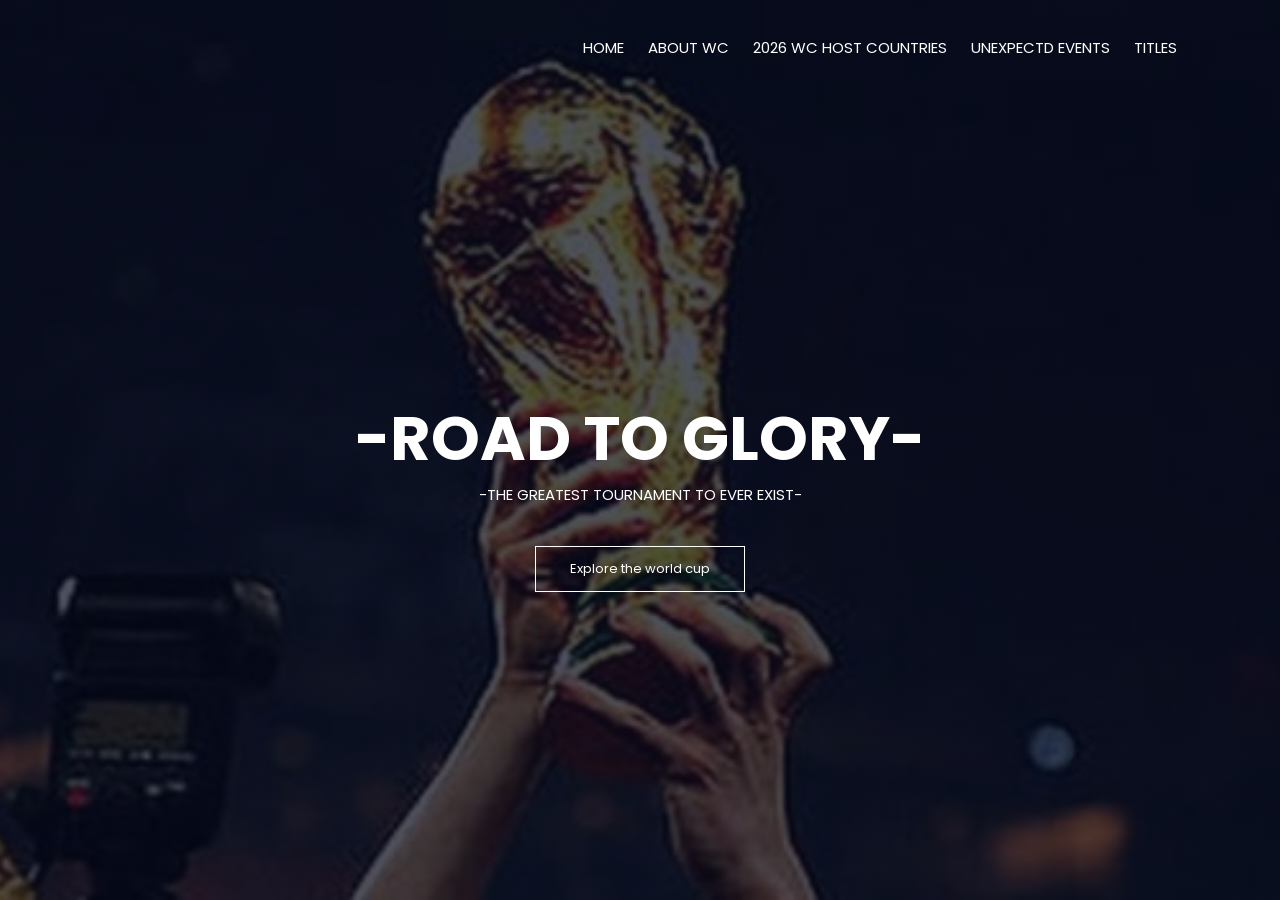
==== index.html @ bf29b4c4 "change" ====
<!DOCTYPE html>
<html>
<head>
    <meta name="viewpport" content ="width=device-width,intial-scale=1.0">
    <title>FOOTORIA</title>
    <link rel="stylesheet" href="style.css">
    <link rel="preconnect" href="https://fonts.googleapis.com">
<link rel="preconnect" href="https://fonts.gstatic.com" crossorigin>
<link rel="preconnect" href="https://fonts.googleapis.com">
<link rel="preconnect" href="https://fonts.gstatic.com" crossorigin>
<link href="https://fonts.googleapis.com/css2?family=Noto+Sans:ital,wght@0,100..900;1,100..900&family=Poppins:wght@600&display=swap" rel="stylesheet">
</head>
<body>
<section class="header">
<nav>
    <a href="index.html"><img src=""></a>
<div class="nav-links">
    <ul>
        <li><a href="">HOME</a></li>
        <li><a href="">ABOUT WC</a></li>
        <li><a href="">2026 WC HOST COUNTRIES</a></li>
        <li><a href="">UNEXPECTD EVENTS</a></li>
        <li><a href="">TITLES</a></li>
    </ul>
</div>
</nav>
<!-- text at the center. -->

<div class="text-box">
    <h1>-ROAD TO GLORY-</h1>
    <P>-THE GREATEST TOURNAMENT TO EVER EXIST-</P>
    <a href=""class="hero-btn">Explore the world cup</a>
</div>
</section>
<a href="index.html"></a>
<a href="index.html"></a>
<a href="index.html"></a>
</ul>
</nav>









</body>
</html>
---- style.css ----
* {
  margin: 0;
  padding: 0;
  font-family: "Poppins", sans-serif;
  box-sizing: border-box;
}

/* A11Y: smooth scrolling only for people who haven't asked for reduced motion */
@media (prefers-reduced-motion: no-preference) {
  html { scroll-behavior: smooth; }
}

body {
  overflow-x: hidden;
}

img {
  max-width: 100%;
  height: auto;
}

/* A11Y: visible outline when navigating with keyboard (Tab key) */
a:focus-visible,
.hero-btn:focus-visible,
.skip-link:focus-visible {
  outline: 3px solid #ffd700;
  outline-offset: 3px;
  border-radius: 2px;
}

/* A11Y: hidden "skip" link, appears only when focused (needs 1 line of HTML, see notes) */
.skip-link {
  position: absolute;
  left: 16px;
  top: -60px;
  z-index: 100;
  background: #0b1d6a;
  color: #fff;
  padding: 10px 18px;
  text-decoration: none;
}

.skip-link:focus {
  top: 12px;
}

/* A11Y: utility class to hide text visually but keep it for screen readers */
.sr-only {
  position: absolute;
  width: 1px;
  height: 1px;
  margin: -1px;
  padding: 0;
  border: 0;
  clip: rect(0 0 0 0);
  clip-path: inset(50%);
  overflow: hidden;
  white-space: nowrap;
}

/* ============ HEADER / HERO ============ */
.header {
  min-height: 100vh;
  width: 100%;
  background-image: linear-gradient(rgba(4, 9, 30, 0.7), rgba(4, 9, 30, 0.7)), url('WC.jpg');
  background-position: center;
  background-size: cover;
  position: relative;
  padding: 0 16px;
  display: grid;
  grid-template-rows: auto 1fr;
}

nav {
  display: grid;
  grid-template-columns: auto 1fr;   /* col 1 = logo, col 2 = menu */
  align-items: center;
  gap: 16px;
  padding: 2% 6%;
}

nav img {
  width: 150px;
}

/* A11Y/FIX: menu is pinned to the RIGHT column, so it stays right
   even if the logo image file is missing */
.nav-links,
nav > ul {
  grid-column: 2;
  width: 100%;
}

.nav-links ul,
nav > ul {
  display: grid;
  grid-auto-flow: column;
  justify-content: end;              /* <- this pushes the menu to the right */
}

.nav-links ul li,
nav > ul li {
  list-style: none;
  padding: 10px 12px;                /* slightly taller = easier click/tap target */
}

.nav-links ul li a,
nav > ul li a {
  color: #fff;
  text-decoration: none;
  font-size: 15px;
}

.nav-links ul li::after,
nav > ul li::after {
  content: "";
  width: 0%;
  height: 2px;
  background: #f44336;
  display: block;
  margin: auto;
  transition: 0.5s;
}

/* underline now also shows for keyboard users, not just hover */
.nav-links ul li:hover::after,
.nav-links ul li:focus-within::after,
nav > ul li:hover::after,
nav > ul li:focus-within::after {
  width: 100%;
}

.text-box {
  width: 90%;
  max-width: 900px;
  color: #fff;
  place-self: center;
  text-align: center;
  padding: 0 10px;
}

.text-box h1 {
  font-size: 62px;
  line-height: 1.1;
  overflow-wrap: break-word;
}

.text-box p {
  margin: 10px 0 40px;
  font-size: 15px;
  color: #fff;
}

.hero-btn {
  display: inline-block;
  text-decoration: none;
  color: #fff;
  border: 1px solid #fff;
  padding: 12px 34px;
  font-size: 13px;
  background: transparent;
  cursor: pointer;
}

.hero-btn:hover {
  border: 1px solid #0b1d6a;
  background: #0b1d6a;
  transition: 1s;
}

/* ============ SECTIONS ============ */
.panel {
  min-height: 100vh;
  padding: 120px 8vw 60px;
  background: #0e1626;
  color: #f5f5f5;
  display: grid;
  align-content: start;
}

.panel:nth-of-type(even) {
  background: #111c31;
}

.panel h2 {
  color: #c9a227;
  text-transform: uppercase;
  letter-spacing: 3px;
  line-height: 1.2;
  overflow-wrap: break-word;
}

.panel-img {
  display: block;
  width: 100%;
  max-width: 640px;
  border-radius: 12px;
  margin: 24px auto;
}

.facts li {
  margin-bottom: 8px;
}

.facts strong {
  color: #c9a227;
}

.host-table,
.summary-table {
  width: 100%;
  border-collapse: collapse;
  margin: 30px 0;
  font-family: "Noto Sans", sans-serif;
}

.host-table th,
.host-table td,
.summary-table th,
.summary-table td {
  border: 1px solid rgba(255, 255, 255, 0.2);
  padding: 12px 15px;
  text-align: center;
  overflow-wrap: break-word;
}

.host-table th,
.summary-table th {
  background: #0b6b3a;
  color: #fff;
  font-weight: 600;
}

.host-table tr:nth-child(even),
.summary-table tr:nth-child(even) {
  background: rgba(255, 255, 255, 0.06);
}

.host-table tr:hover,
.summary-table tr:hover {
  background: rgba(255, 255, 255, 0.12);
  transition: .3s;
}

.host-table td:first-child {
  font-weight: bold;
  color: #ffd700;
}

.summary-table {
  max-width: 500px;
  margin: 40px auto;
}

.summary-table td:first-child {
  text-align: left;
}

.summary-table td:last-child {
  font-weight: bold;
  color: #ffd700;
}

/* ============ PLAYER CARDS (Titles) ============ */
.cards-container {
  display: grid;
  grid-template-columns: 1fr;
  gap: 30px;
  margin-top: 40px;
}

.player-card {
  display: grid;
  grid-template-columns: 1fr 2fr;    /* odd rows: small IMG left, big TEXT right */
  gap: 20px;
  align-items: stretch;
}

/* FIX to match your sketch: even rows get big TEXT left, small IMG right.
   (Before, the text was squeezed into the narrow column on even cards.) */
.player-card:nth-child(even) {
  grid-template-columns: 2fr 1fr;
}

.card-img {
  border-radius: 8px;
  display: grid;
  place-items: center;
  min-height: 250px;
  background: rgba(255, 255, 255, 0.05);
}

.card-content {
  border-radius: 8px;
  padding: 30px;
  background: rgba(255, 255, 255, 0.05);
  display: grid;
  align-content: center;
}

.card-content h3 {
  color: #c9a227;
  margin-bottom: 15px;
  font-size: 22px;
}

.card-content p {
  color: #f5f5f5;
  font-size: 15px;
  line-height: 1.6;
}

/* ============ RESPONSIVE ============ */
@media (max-width: 991px) {
  nav {
    grid-template-columns: 1fr;
    justify-items: center;
  }

  .nav-links,
  nav > ul {
    grid-column: 1;
  }

  .nav-links ul,
  nav > ul {
    justify-content: center;
  }

  .panel {
    padding: 90px 6vw 50px;
  }

  .text-box h1 {
    font-size: 52px;
  }
}

@media (max-width: 768px) {
  .header {
    padding: 0 14px;
  }

  nav {
    padding: 18px 5%;
  }

  nav img {
    width: 120px;
  }

  .nav-links {
    width: 100%;
    text-align: center;
  }

  .nav-links ul,
  nav > ul {
    grid-auto-flow: row;
    grid-template-columns: repeat(auto-fit, minmax(110px, max-content));
    justify-content: center;
  }

  .nav-links ul li,
  nav > ul li {
    padding: 8px 10px;
  }

  .text-box {
    width: 92%;
    padding: 0 12px;
  }

  .text-box h1 {
    font-size: 40px;
  }

  .text-box p {
    font-size: 14px;
    margin: 10px 0 28px;
  }

  .hero-btn {
    padding: 11px 26px;
  }

  .panel {
    min-height: auto;
    padding: 80px 18px 50px;
  }

  .panel h2 {
    font-size: 24px;
    letter-spacing: 2px;
  }

  .panel-img {
    margin: 18px auto;
  }

  .host-table,
  .summary-table {
    font-size: 13px;
    margin: 20px 0;
  }

  .host-table th,
  .host-table td,
  .summary-table th,
  .summary-table td {
    padding: 10px 10px;
  }

  .summary-table {
    max-width: 100%;
  }

  .player-card,
  .player-card:nth-child(even) {
    grid-template-columns: 1fr;      /* stack on mobile */
  }

  /* image on top for every card on mobile (same as your old column-reverse) */
  .player-card:nth-child(even) .card-img {
    order: -1;
  }

  .card-img {
    min-height: 200px;
  }
}

@media (max-width: 480px) {
  nav {
    padding: 16px 4%;
  }

  .nav-links ul,
  nav > ul {
    grid-template-columns: 1fr;      /* one link per row */
  }

  .nav-links ul li,
  nav > ul li {
    padding: 8px 0;
  }

  .nav-links ul li a,
  nav > ul li a {
    display: block;
  }

  .text-box h1 {
    font-size: 32px;
  }

  .text-box p {
    font-size: 13px;
  }

  .hero-btn {
    padding: 10px 22px;
    font-size: 12px;
  }

  .panel {
    padding: 70px 14px 40px;
  }

  .panel h2 {
    font-size: 22px;
  }

  .host-table,
  .summary-table {
    font-size: 12px;
  }

  .host-table th,
  .host-table td,
  .summary-table th,
  .summary-table td {
    padding: 8px 6px;
  }
}

/* A11Y: kill animations/transitions for people who prefer reduced motion */
@media (prefers-reduced-motion: reduce) {
  *,
  *::before,
  *::after {
    transition: none !important;
    animation: none !important;
  }
}
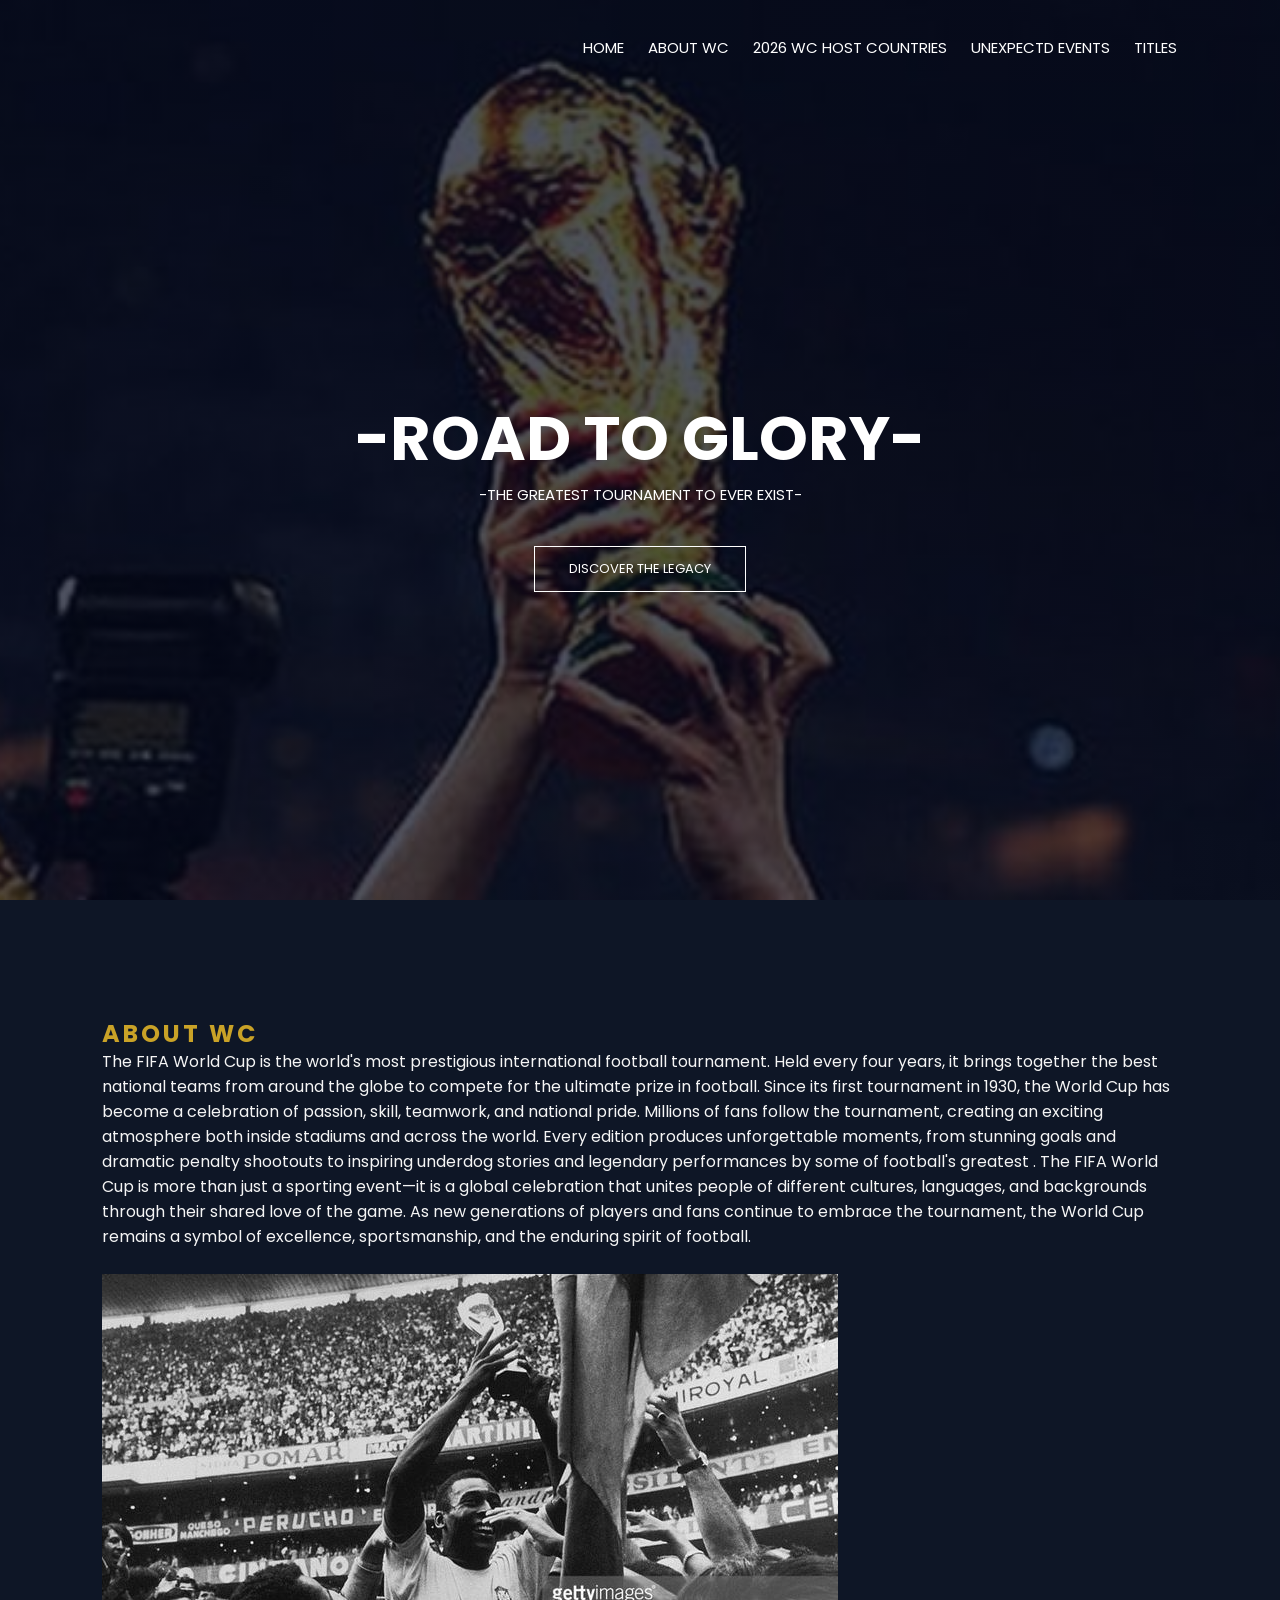
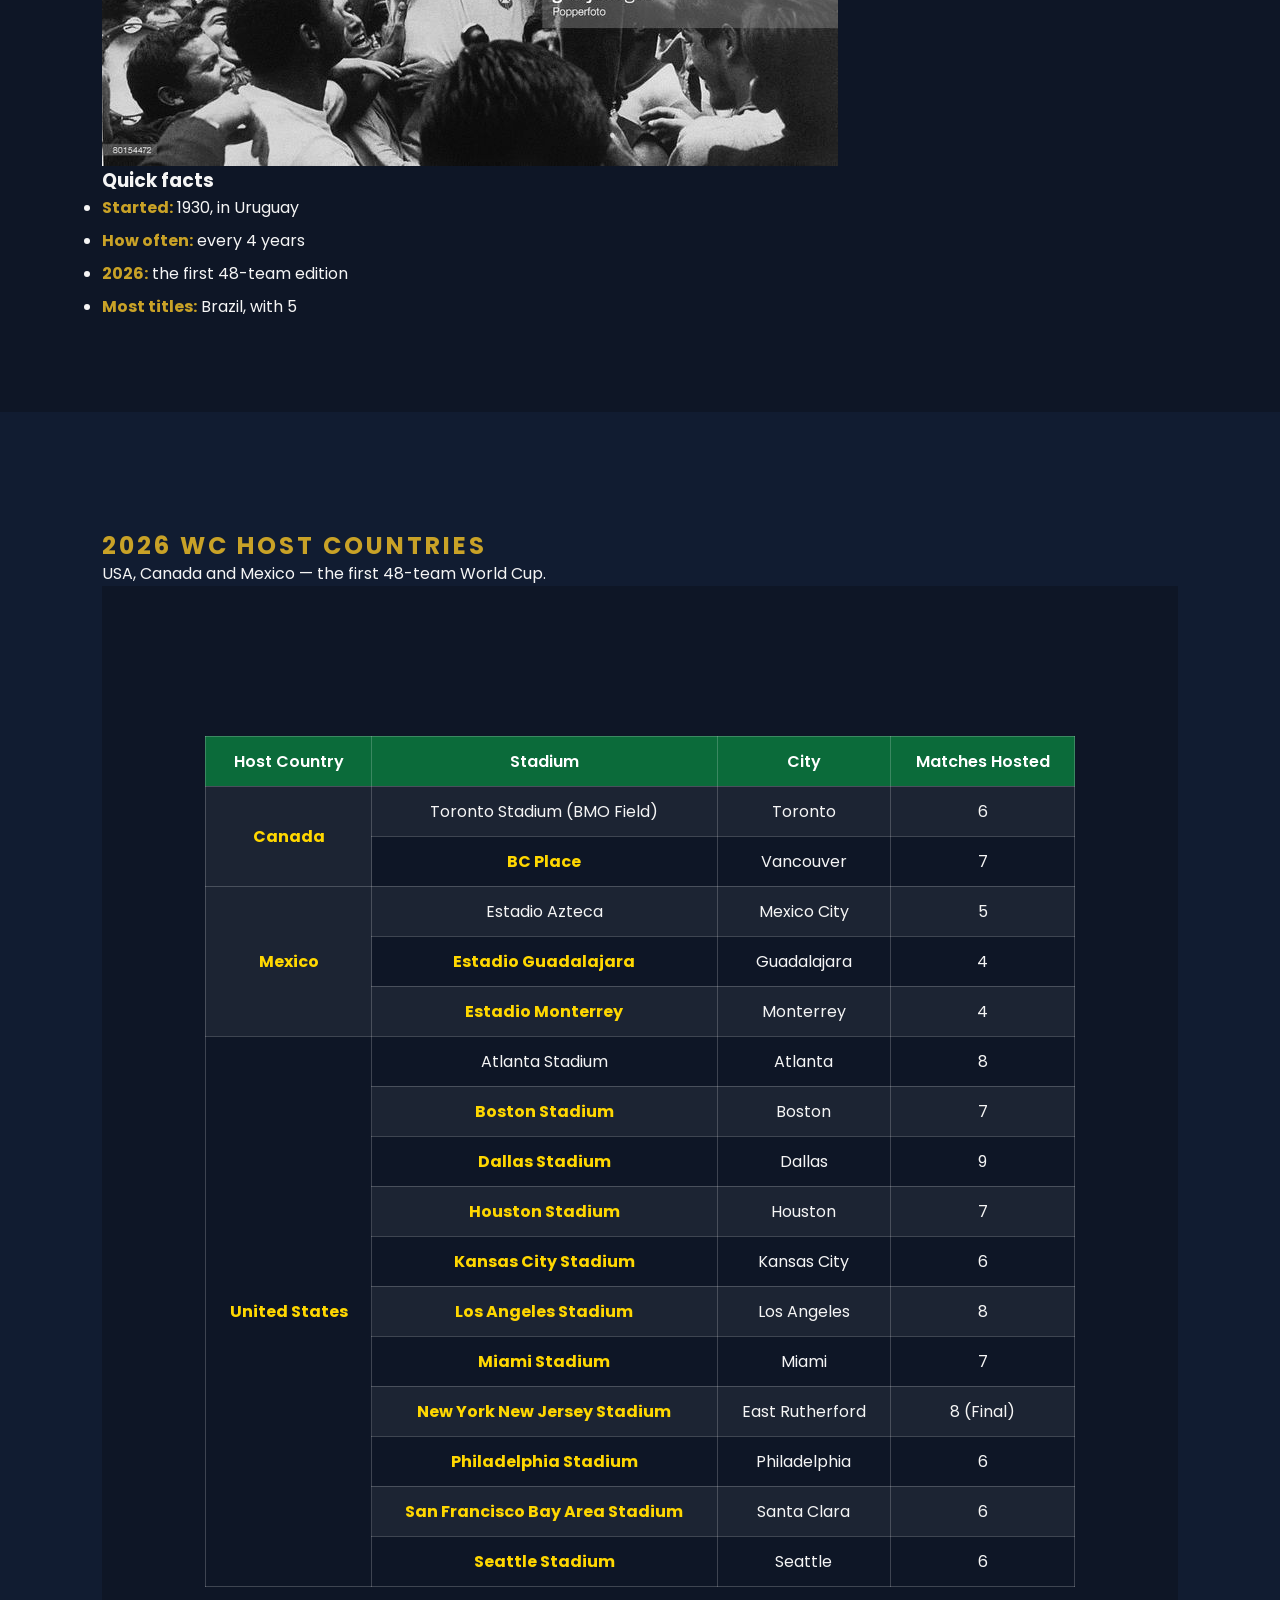
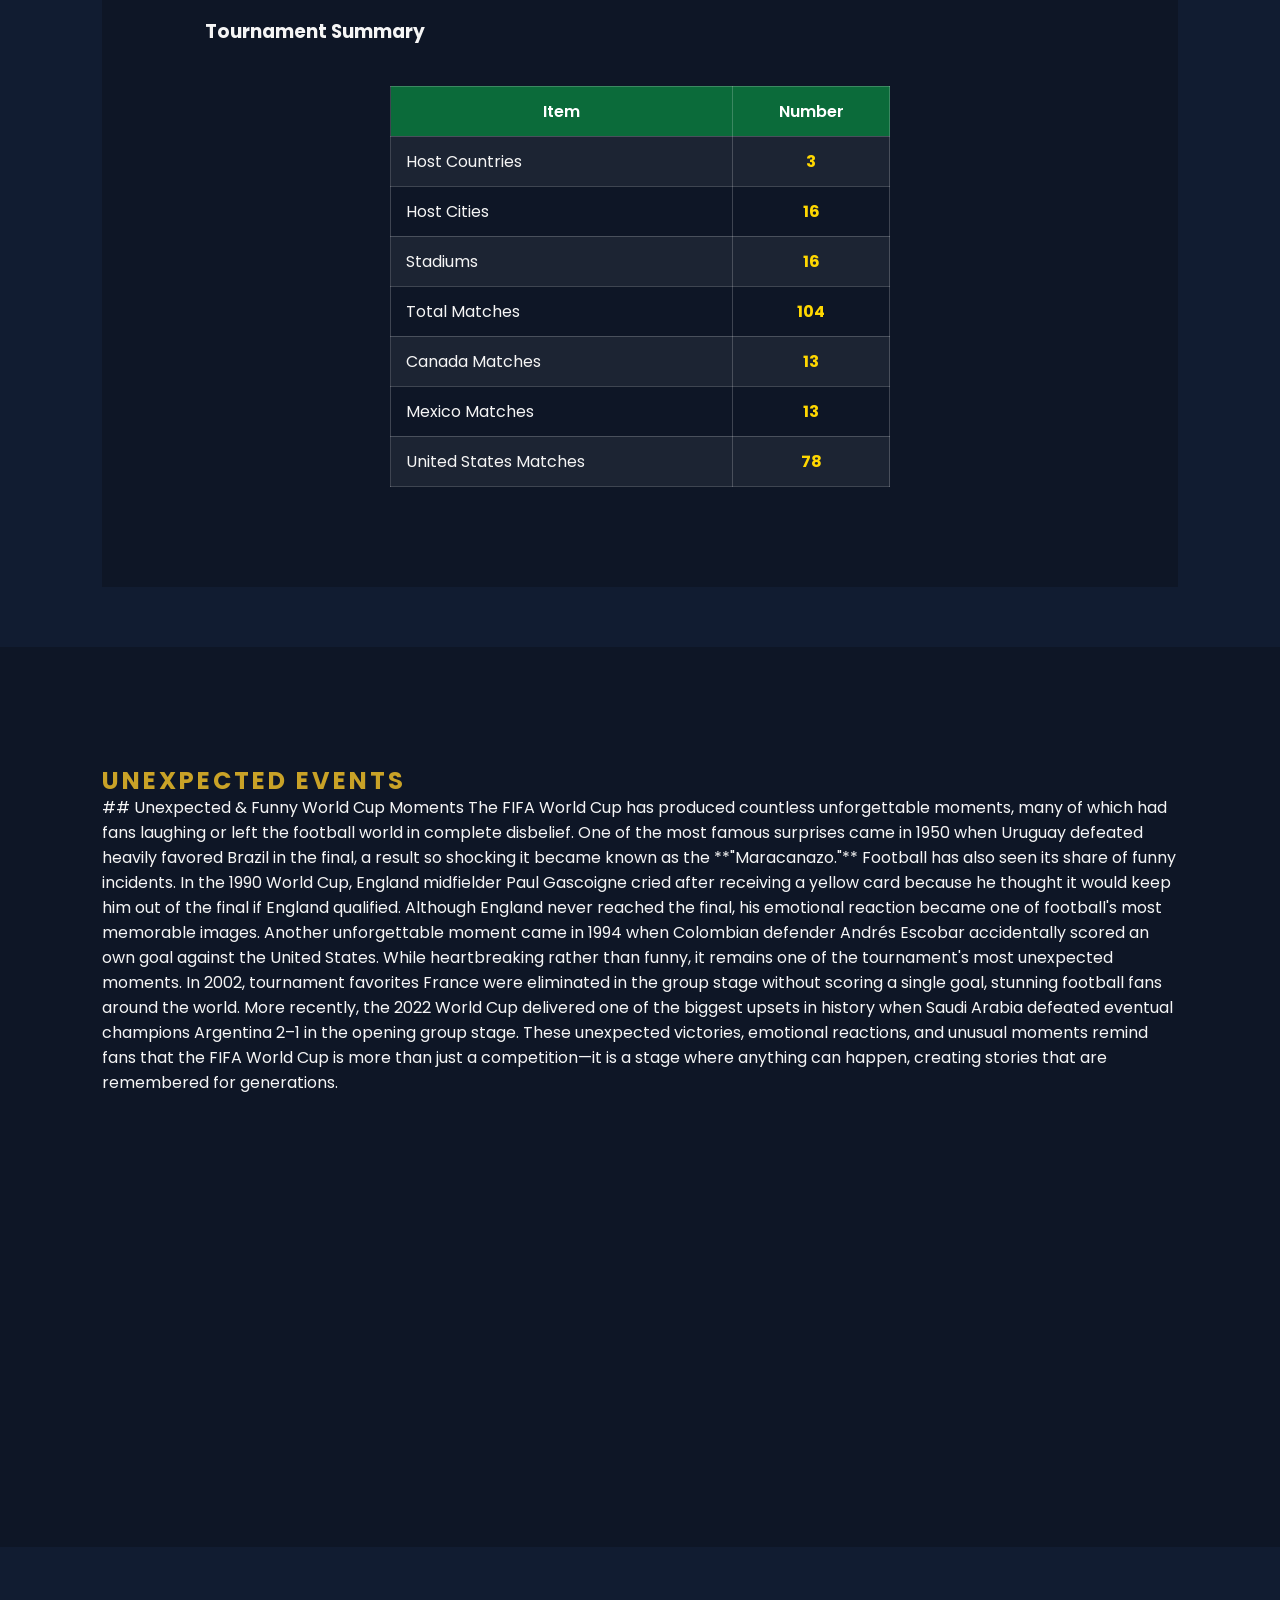
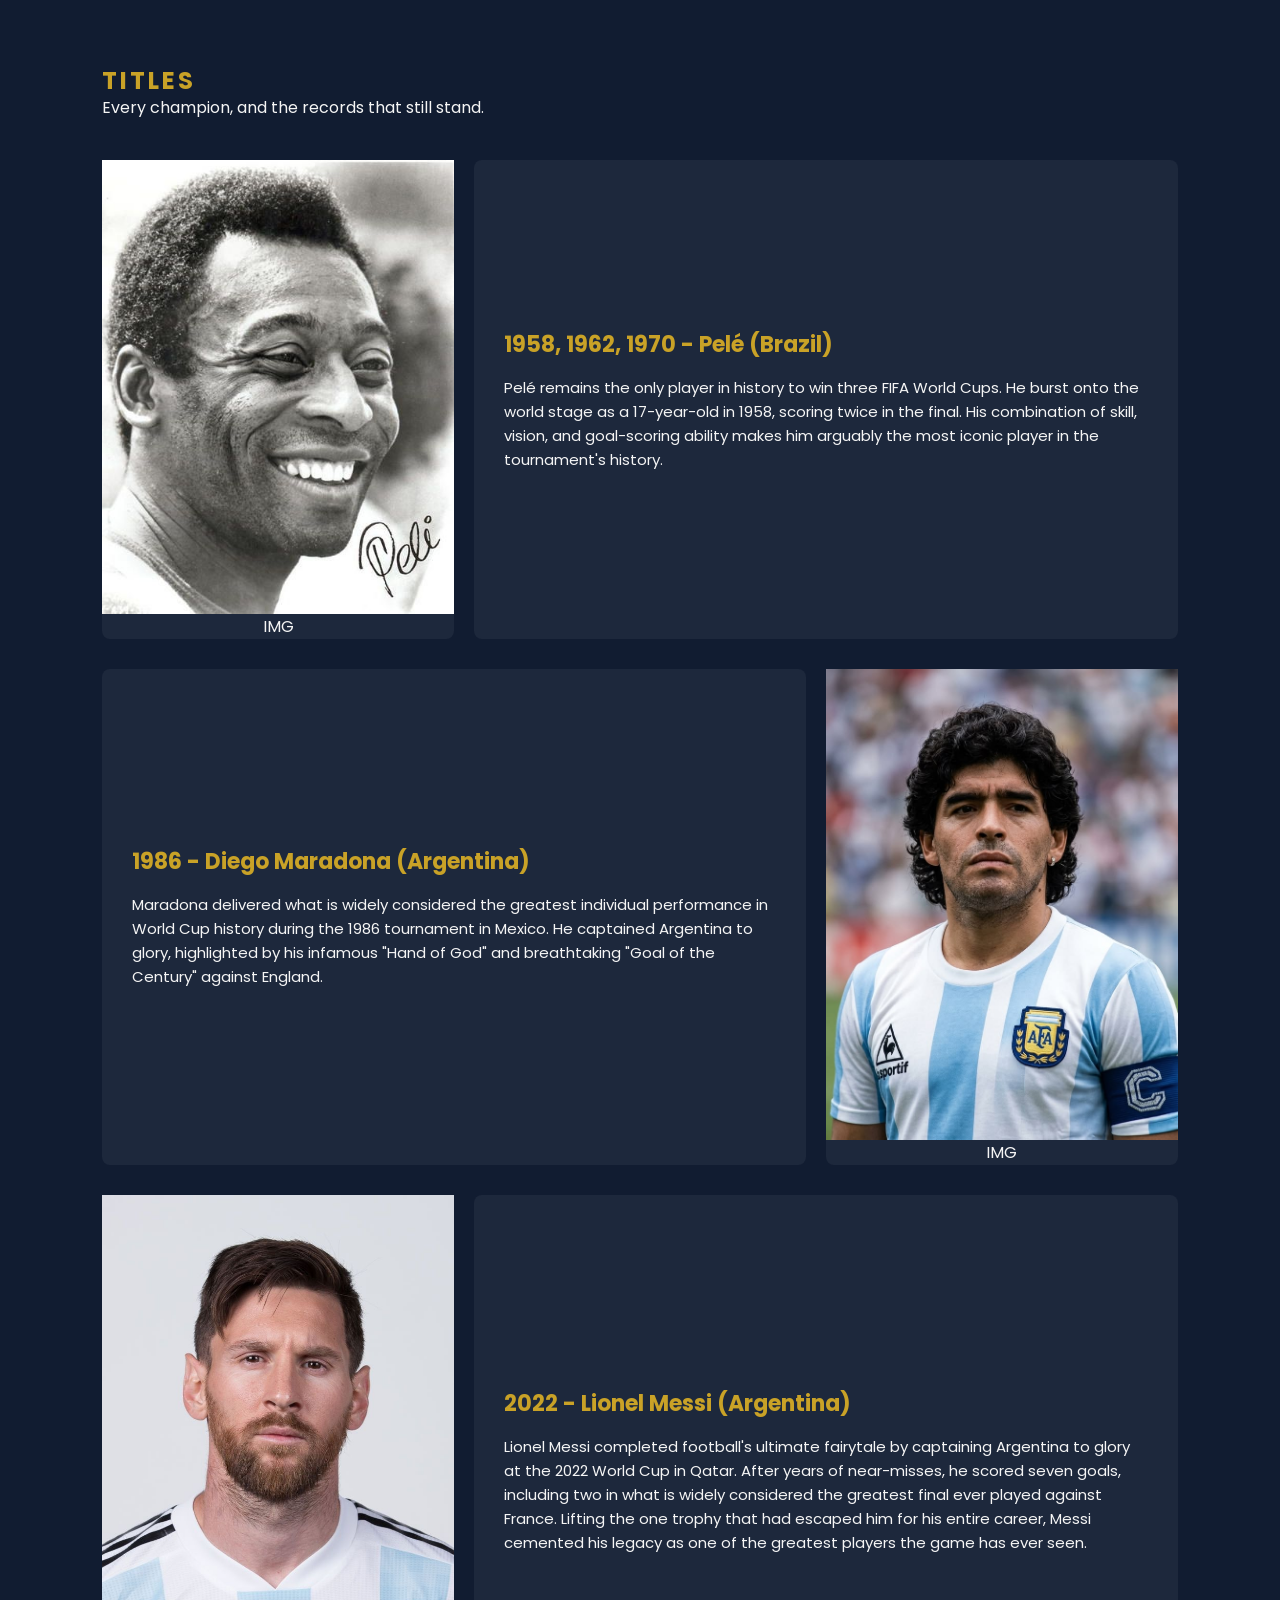
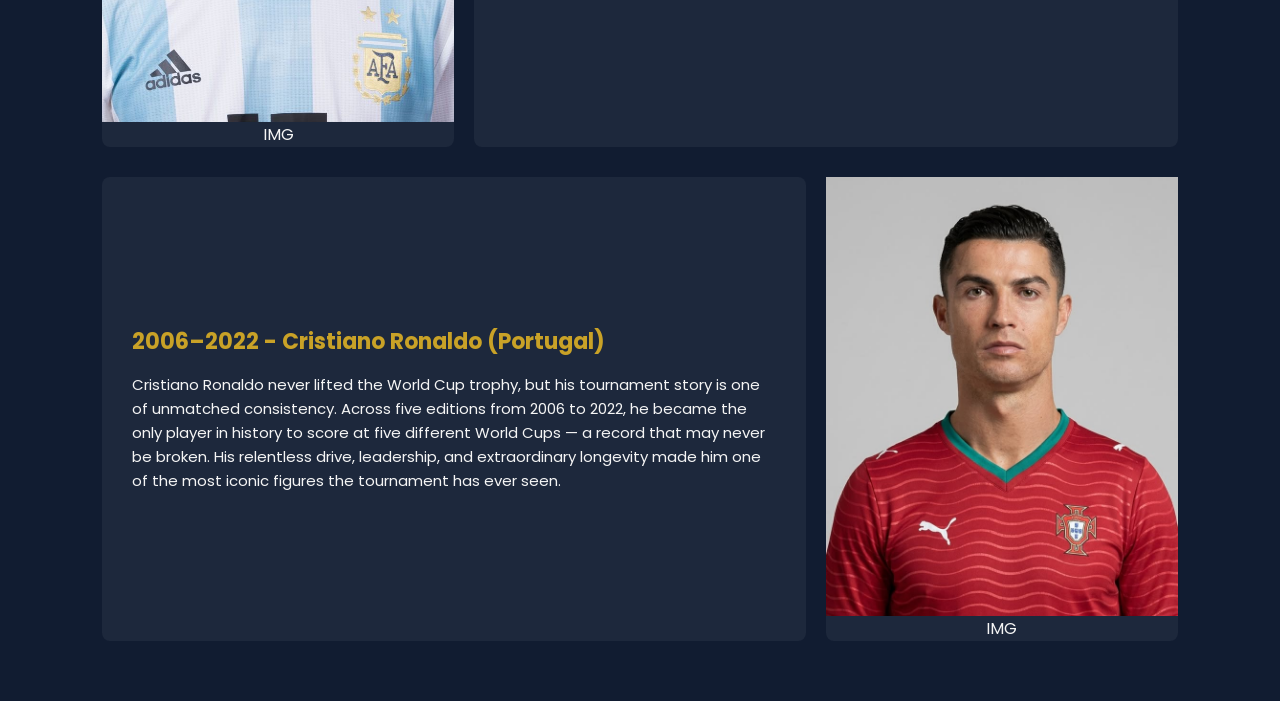
==== commit 860be769: "change" ====
--- a/index.html
+++ b/index.html
@@ -1,26 +1,25 @@
 <!DOCTYPE html>
-<html>
+<html lang="en">
 <head>
-    <meta name="viewpport" content ="width=device-width,intial-scale=1.0">
+    <meta charset="UTF-8">
+    <meta name="viewport" content ="width=device-width,initial-scale=1.0">
     <title>FOOTORIA</title>
     <link rel="stylesheet" href="style.css">
     <link rel="preconnect" href="https://fonts.googleapis.com">
 <link rel="preconnect" href="https://fonts.gstatic.com" crossorigin>
 <link rel="preconnect" href="https://fonts.googleapis.com">
-<link rel="preconnect" href="https://fonts.gstatic.com" crossorigin>
 <link href="https://fonts.googleapis.com/css2?family=Noto+Sans:ital,wght@0,100..900;1,100..900&family=Poppins:wght@600&display=swap" rel="stylesheet">
 </head>
 <body>
 <section class="header">
 <nav>
-    <a href="index.html"><img src=""></a>
 <div class="nav-links">
     <ul>
-        <li><a href="">HOME</a></li>
-        <li><a href="">ABOUT WC</a></li>
-        <li><a href="">2026 WC HOST COUNTRIES</a></li>
-        <li><a href="">UNEXPECTD EVENTS</a></li>
-        <li><a href="">TITLES</a></li>
+        <li><a href="#home">HOME</a></li>
+        <li><a href="#about-wc">ABOUT WC</a></li>
+        <li><a href="#host-countries">2026 WC HOST COUNTRIES</a></li>
+        <li><a href="#unexpected-events">UNEXPECTD EVENTS</a></li>
+        <li><a href="#titles">TITLES</a></li>
     </ul>
 </div>
 </nav>
@@ -28,23 +27,258 @@
 
 <div class="text-box">
     <h1>-ROAD TO GLORY-</h1>
-    <P>-THE GREATEST TOURNAMENT TO EVER EXIST-</P>
-    <a href=""class="hero-btn">Explore the world cup</a>
+    <p>-THE GREATEST TOURNAMENT TO EVER EXIST-</p>
+    <a href="#about-wc" class="hero-btn">DISCOVER THE LEGACY</a>
+  
 </div>
 </section>
-<a href="index.html"></a>
-<a href="index.html"></a>
-<a href="index.html"></a>
 </ul>
 </nav>
 
 
 
 
-
-
-
-
+<main>
+  <section id="about-wc" class="panel">
+  <h2>About WC</h2>
+  <p>The FIFA World Cup is the world's most prestigious international football tournament. Held every four years, it brings together the best national teams from around the globe to compete for the ultimate prize in football. Since its first tournament in 1930, the World Cup has become a celebration of passion, skill, teamwork, and national pride.
+     Millions of fans follow the tournament, creating an exciting atmosphere both inside stadiums and across the world. Every edition produces unforgettable moments, from stunning goals and dramatic penalty shootouts to inspiring underdog stories and legendary performances by some of football's greatest . The FIFA World Cup is more than just a sporting event—it is a global celebration that unites people of different cultures, languages, and backgrounds through their shared love of the game. As new generations of players and fans continue to embrace the tournament, the World Cup remains a symbol of excellence, sportsmanship, and the enduring spirit of football.
+  </p><br>
+  <img src="pele.jpg" alt="pele">
+
+  <h3>Quick facts</h3>
+  <ul class="facts">
+    <li><strong>Started:</strong> 1930, in Uruguay</li>
+    <li><strong>How often:</strong> every 4 years</li>
+    <li><strong>2026:</strong> the first 48-team edition</li>
+    <li><strong>Most titles:</strong> Brazil, with 5</li>
+  </ul><br>
+  </section>
+ <section id="host-countries" class="panel">
+ <h2>2026 WC Host Countries</h2>
+    <p>USA, Canada and Mexico — the first 48-team World Cup.</p>
+     <section id="host-countries" class="panel">
+        <table class="host-table">
+            <tr>
+            <th>Host Country</th>
+            <th>Stadium</th>
+            <th>City</th>
+            <th>Matches Hosted</th>
+            </tr>
+
+        <tr>
+            <td rowspan="2">Canada</td>
+            <td>Toronto Stadium (BMO Field)</td>
+            <td>Toronto</td>
+            <td>6</td>
+        </tr>
+
+        <tr>
+            <td>BC Place</td>
+            <td>Vancouver</td>
+            <td>7</td>
+        </tr>
+
+        <tr>
+            <td rowspan="3">Mexico</td>
+            <td>Estadio Azteca</td>
+            <td>Mexico City</td>
+            <td>5</td>
+        </tr>
+
+        <tr>
+            <td>Estadio Guadalajara</td>
+            <td>Guadalajara</td>
+            <td>4</td>
+        </tr>
+
+        <tr>
+            <td>Estadio Monterrey</td>
+            <td>Monterrey</td>
+            <td>4</td>
+        </tr>
+
+        <tr>
+            <td rowspan="11">United States</td>
+            <td>Atlanta Stadium</td>
+            <td>Atlanta</td>
+            <td>8</td>
+        </tr>
+
+        <tr>
+            <td>Boston Stadium</td>
+            <td>Boston</td>
+            <td>7</td>
+        </tr>
+
+        <tr>
+            <td>Dallas Stadium</td>
+            <td>Dallas</td>
+            <td>9</td>
+        </tr>
+
+        <tr>
+            <td>Houston Stadium</td>
+            <td>Houston</td>
+            <td>7</td>
+        </tr>
+
+        <tr>
+            <td>Kansas City Stadium</td>
+            <td>Kansas City</td>
+            <td>6</td>
+        </tr>
+
+        <tr>
+            <td>Los Angeles Stadium</td>
+            <td>Los Angeles</td>
+            <td>8</td>
+        </tr>
+
+        <tr>
+            <td>Miami Stadium</td>
+            <td>Miami</td>
+            <td>7</td>
+        </tr>
+
+        <tr>
+            <td>New York New Jersey Stadium</td>
+            <td>East Rutherford</td>
+            <td>8 (Final)</td>
+        </tr>
+
+        <tr>
+            <td>Philadelphia Stadium</td>
+            <td>Philadelphia</td>
+            <td>6</td>
+        </tr>
+
+        <tr>
+            <td>San Francisco Bay Area Stadium</td>
+            <td>Santa Clara</td>
+            <td>6</td>
+        </tr>
+
+        <tr>
+            <td>Seattle Stadium</td>
+            <td>Seattle</td>
+            <td>6</td>
+        </tr>
+    </table>
+
+    <h3>Tournament Summary</h3>
+
+    <table class="summary-table">
+        <tr>
+            <th>Item</th>
+            <th>Number</th>
+        </tr>
+
+        <tr>
+            <td>Host Countries</td>
+            <td>3</td>
+        </tr>
+
+        <tr>
+            <td>Host Cities</td>
+            <td>16</td>
+        </tr>
+
+        <tr>
+            <td>Stadiums</td>
+            <td>16</td>
+        </tr>
+
+        <tr>
+            <td>Total Matches</td>
+            <td>104</td>
+        </tr>
+
+        <tr>
+            <td>Canada Matches</td>
+            <td>13</td>
+        </tr>
+
+        <tr>
+            <td>Mexico Matches</td>
+            <td>13</td>
+        </tr>
+
+        <tr>
+            <td>United States Matches</td>
+            <td>78</td>
+        </tr>
+    </table>
+
+
+  </section></section>
+
+  <section id="unexpected-events" class="panel">
+    <h2>Unexpected Events</h2>
+    <p>## Unexpected & Funny World Cup Moments
+
+The FIFA World Cup has produced countless unforgettable moments, many of which had fans laughing or left the football world in complete disbelief. One of the most famous surprises came in 1950 when Uruguay defeated heavily favored Brazil in the final, a result so shocking it became known as the **"Maracanazo."**
+Football has also seen its share of funny incidents. In the 1990 World Cup, England midfielder Paul Gascoigne cried after receiving a yellow card because he thought it would keep him out of the final if England qualified. Although England never reached the final, his emotional reaction became one of football's most memorable images.
+Another unforgettable moment came in 1994 when Colombian defender Andrés Escobar accidentally scored an own goal against the United States. While heartbreaking rather than funny, it remains one of the tournament's most unexpected moments.
+In 2002, tournament favorites France were eliminated in the group stage without scoring a single goal, stunning football fans around the world. More recently, the 2022 World Cup delivered one of the biggest upsets in history when Saudi Arabia defeated eventual champions Argentina 2–1 in the opening group stage.
+These unexpected victories, emotional reactions, and unusual moments remind fans that the FIFA World Cup is more than just a competition—it is a stage where anything can happen, creating stories that are remembered for generations.
+</p>
+  </section>
+
+  <section id="titles" class="panel">
+  <h2>Titles</h2>
+  <p>Every champion, and the records that still stand.</p>
+
+  <div class="cards-container">
+    
+    <div class="player-card">
+      <div class="card-img">
+        <img src="Pele_  Vision in practice.jpg" alt="PELE SMILING "
+        <h3 style="color: #fff;">IMG</h3>
+      </div>
+      <div class="card-content">
+        <h3>1958, 1962, 1970 - Pelé (Brazil)</h3>
+        <p>Pelé remains the only player in history to win three FIFA World Cups. He burst onto the world stage as a 17-year-old in 1958, scoring twice in the final. His combination of skill, vision, and goal-scoring ability makes him arguably the most iconic player in the tournament's history.</p>
+      </div>
+    </div>
+
+    <div class="player-card">
+      <div class="card-content">
+        
+        <h3>1986 - Diego Maradona (Argentina)</h3>
+        <p>Maradona delivered what is widely considered the greatest individual performance in World Cup history during the 1986 tournament in Mexico. He captained Argentina to glory, highlighted by his infamous "Hand of God" and breathtaking "Goal of the Century" against England.</p>
+      </div>
+      <div class="card-img">
+        <img src="DIEGO ARMANDO MARADONA.jpg" alt="DIEOGO MARADONA IN HIS NATIONAL JERSEY"
+        <h3 style="color: #fff;">IMG</h3>
+      </div>
+    </div>
+
+  <div class="player-card">
+      <div class="card-img">
+        <img src="MESSI.jpg" alt="LIONEL MESSI "
+        <h3 style="color: #fff;">IMG</h3>
+      </div>
+      <div class="card-content">
+        <h3>2022 - Lionel Messi (Argentina)</h3>
+        <p>Lionel Messi completed football's ultimate fairytale by captaining Argentina to glory at the 2022 World Cup in Qatar. After years of near-misses, he scored seven goals, including two in what is widely considered the greatest final ever played against France. Lifting the one trophy that had escaped him for his entire career, Messi cemented his legacy as one of the greatest players the game has ever seen.</p>
+    </div>
+    
+
+  </div>
+  <div class="player-card">
+      <div class="card-content">
+        
+        <h3>2006–2022 - Cristiano Ronaldo (Portugal)</h3>
+        <p>Cristiano Ronaldo never lifted the World Cup trophy, but his tournament story is one of unmatched consistency. Across five editions from 2006 to 2022, he became the only player in history to score at five different World Cups — a record that may never be broken. His relentless drive, leadership, and extraordinary longevity made him one of the most iconic figures the tournament has ever seen.</p>
+            </div>
+      <div class="card-img">
+        <img src="Cristiano Ronaldo.jpg" alt="DIEOGO MARADONA IN HIS NATIONAL JERSEY"
+        <h3 style="color: #fff;">IMG</h3>
+      </div>
+    </div>
+</section>
+</main>
 
 </body>
-</html>+</html> 
--- a/style.css
+++ b/style.css
@@ -5,7 +5,6 @@
   box-sizing: border-box;
 }
 
-/* A11Y: smooth scrolling only for people who haven't asked for reduced motion */
 @media (prefers-reduced-motion: no-preference) {
   html { scroll-behavior: smooth; }
 }
@@ -19,7 +18,6 @@
   height: auto;
 }
 
-/* A11Y: visible outline when navigating with keyboard (Tab key) */
 a:focus-visible,
 .hero-btn:focus-visible,
 .skip-link:focus-visible {
@@ -28,7 +26,7 @@
   border-radius: 2px;
 }
 
-/* A11Y: hidden "skip" link, appears only when focused (needs 1 line of HTML, see notes) */
+
 .skip-link {
   position: absolute;
   left: 16px;
@@ -44,7 +42,7 @@
   top: 12px;
 }
 
-/* A11Y: utility class to hide text visually but keep it for screen readers */
+
 .sr-only {
   position: absolute;
   width: 1px;
@@ -58,7 +56,7 @@
   white-space: nowrap;
 }
 
-/* ============ HEADER / HERO ============ */
+
 .header {
   min-height: 100vh;
   width: 100%;
@@ -73,7 +71,7 @@
 
 nav {
   display: grid;
-  grid-template-columns: auto 1fr;   /* col 1 = logo, col 2 = menu */
+  grid-template-columns: auto 1fr;  
   align-items: center;
   gap: 16px;
   padding: 2% 6%;
@@ -83,8 +81,7 @@
   width: 150px;
 }
 
-/* A11Y/FIX: menu is pinned to the RIGHT column, so it stays right
-   even if the logo image file is missing */
+
 .nav-links,
 nav > ul {
   grid-column: 2;
@@ -95,13 +92,13 @@
 nav > ul {
   display: grid;
   grid-auto-flow: column;
-  justify-content: end;              /* <- this pushes the menu to the right */
+  justify-content: end;              
 }
 
 .nav-links ul li,
 nav > ul li {
   list-style: none;
-  padding: 10px 12px;                /* slightly taller = easier click/tap target */
+  padding: 10px 12px;               
 }
 
 .nav-links ul li a,
@@ -122,7 +119,7 @@
   transition: 0.5s;
 }
 
-/* underline now also shows for keyboard users, not just hover */
+
 .nav-links ul li:hover::after,
 .nav-links ul li:focus-within::after,
 nav > ul li:hover::after,
@@ -168,7 +165,7 @@
   transition: 1s;
 }
 
-/* ============ SECTIONS ============ */
+
 .panel {
   min-height: 100vh;
   padding: 120px 8vw 60px;
@@ -261,7 +258,7 @@
   color: #ffd700;
 }
 
-/* ============ PLAYER CARDS (Titles) ============ */
+
 .cards-container {
   display: grid;
   grid-template-columns: 1fr;
@@ -271,13 +268,11 @@
 
 .player-card {
   display: grid;
-  grid-template-columns: 1fr 2fr;    /* odd rows: small IMG left, big TEXT right */
+  grid-template-columns: 1fr 2fr;    
   gap: 20px;
   align-items: stretch;
 }
 
-/* FIX to match your sketch: even rows get big TEXT left, small IMG right.
-   (Before, the text was squeezed into the narrow column on even cards.) */
 .player-card:nth-child(even) {
   grid-template-columns: 2fr 1fr;
 }
@@ -310,7 +305,7 @@
   line-height: 1.6;
 }
 
-/* ============ RESPONSIVE ============ */
+
 @media (max-width: 991px) {
   nav {
     grid-template-columns: 1fr;
@@ -417,10 +412,10 @@
 
   .player-card,
   .player-card:nth-child(even) {
-    grid-template-columns: 1fr;      /* stack on mobile */
-  }
-
-  /* image on top for every card on mobile (same as your old column-reverse) */
+    grid-template-columns: 1fr;   
+  }
+
+  
   .player-card:nth-child(even) .card-img {
     order: -1;
   }
@@ -437,7 +432,7 @@
 
   .nav-links ul,
   nav > ul {
-    grid-template-columns: 1fr;      /* one link per row */
+    grid-template-columns: 1fr;      
   }
 
   .nav-links ul li,
@@ -484,7 +479,6 @@
   }
 }
 
-/* A11Y: kill animations/transitions for people who prefer reduced motion */
 @media (prefers-reduced-motion: reduce) {
   *,
   *::before,
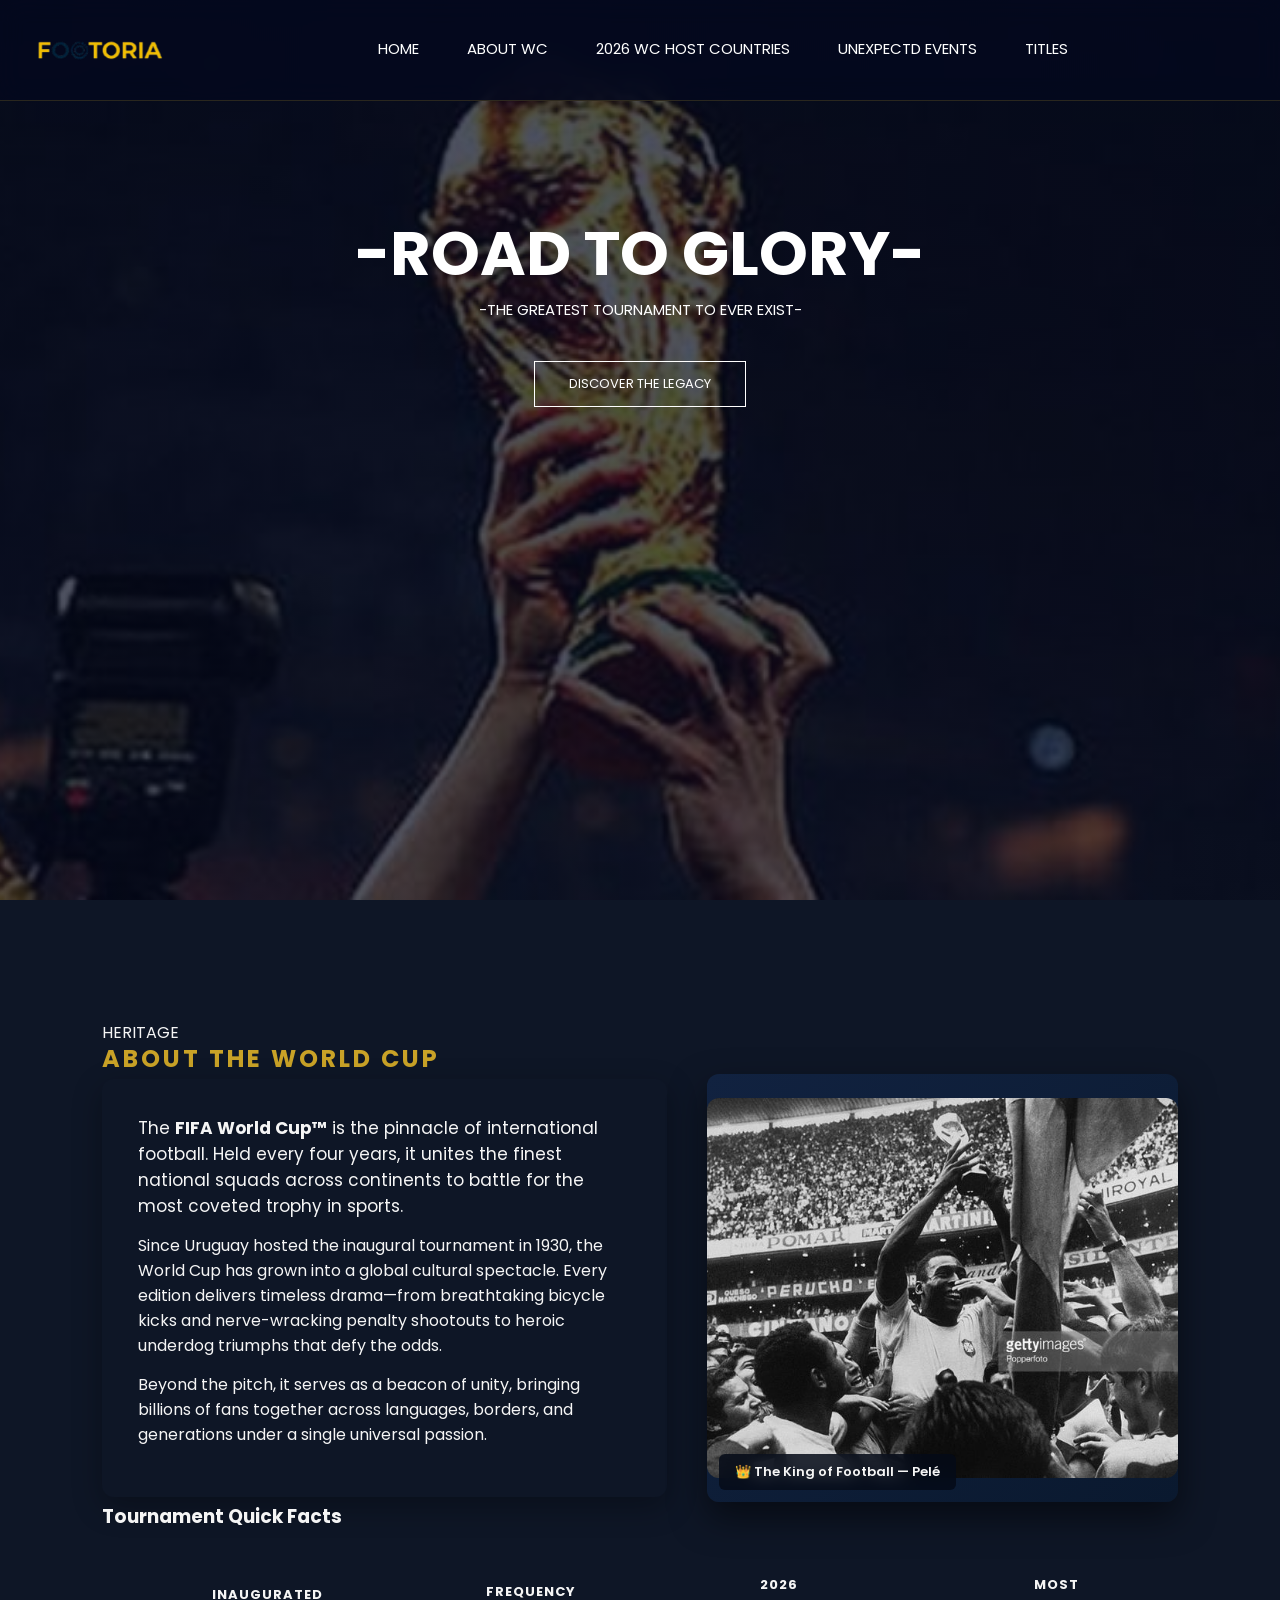
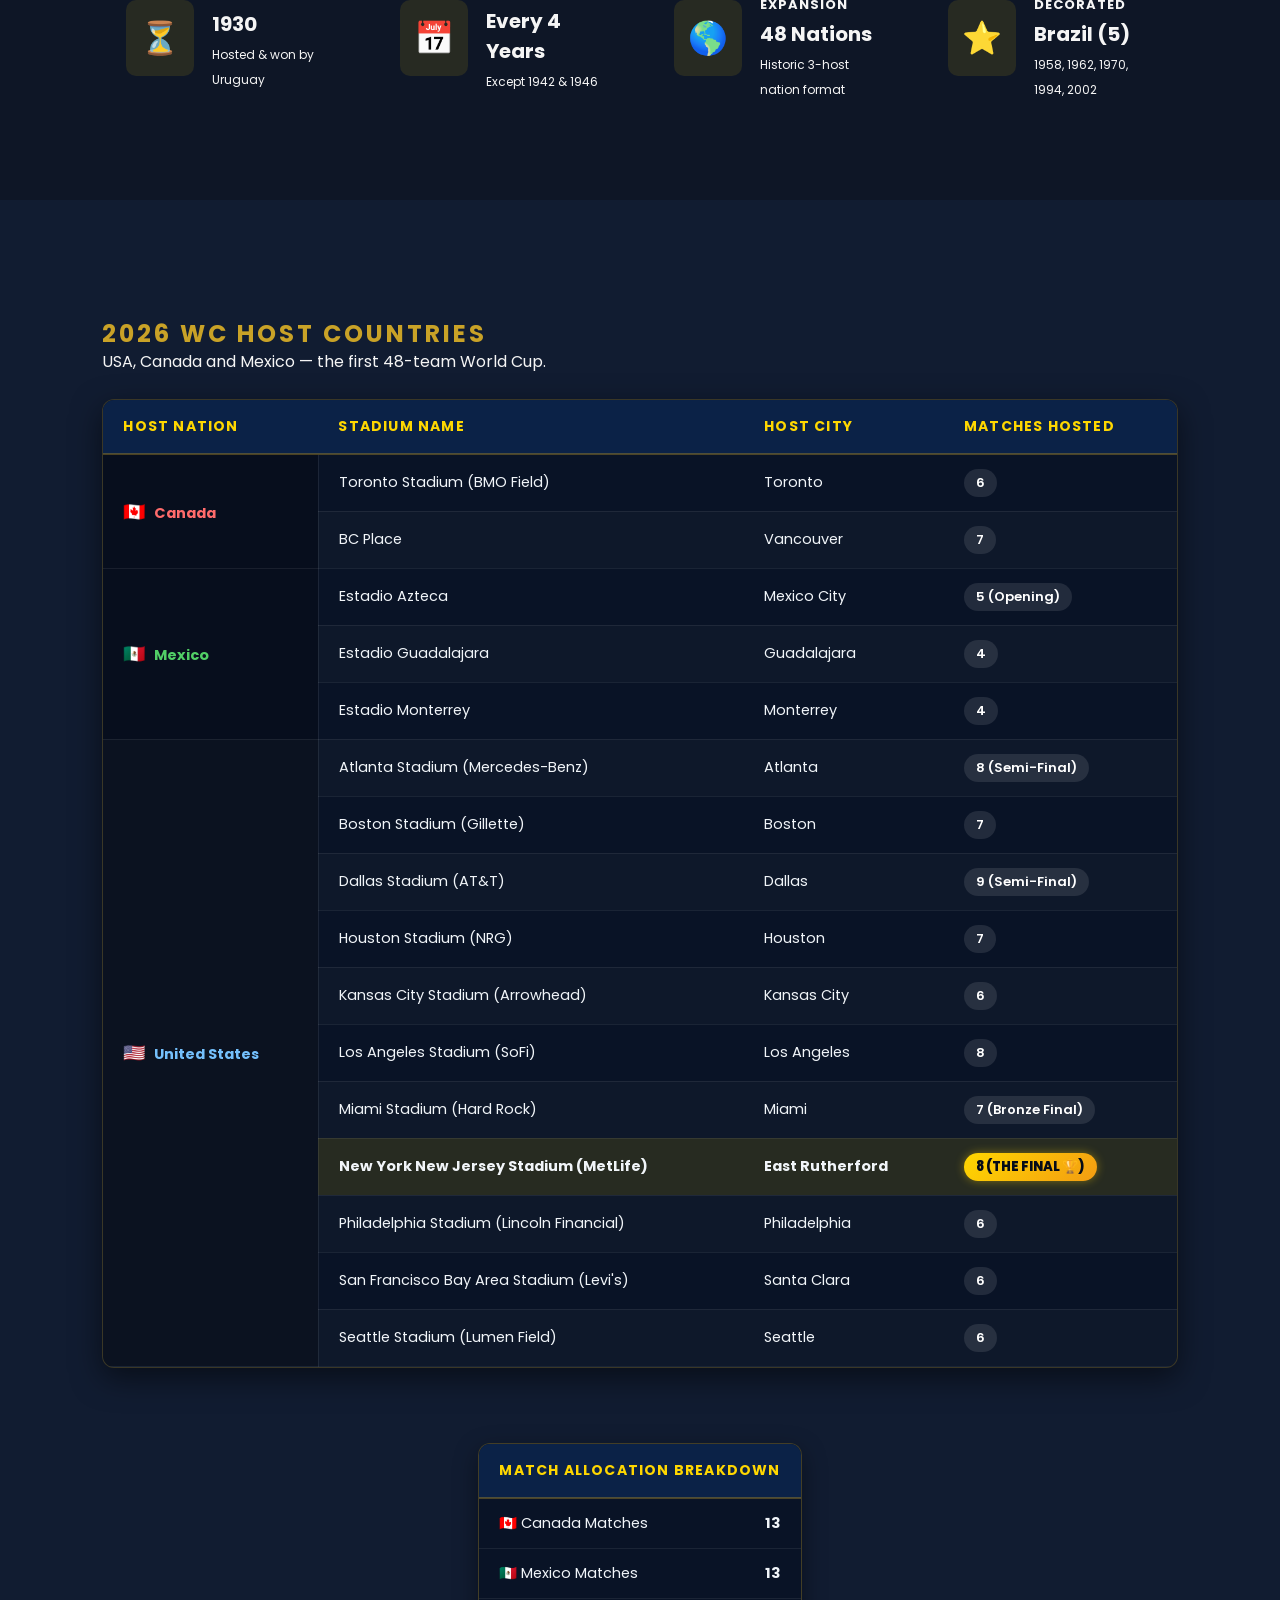
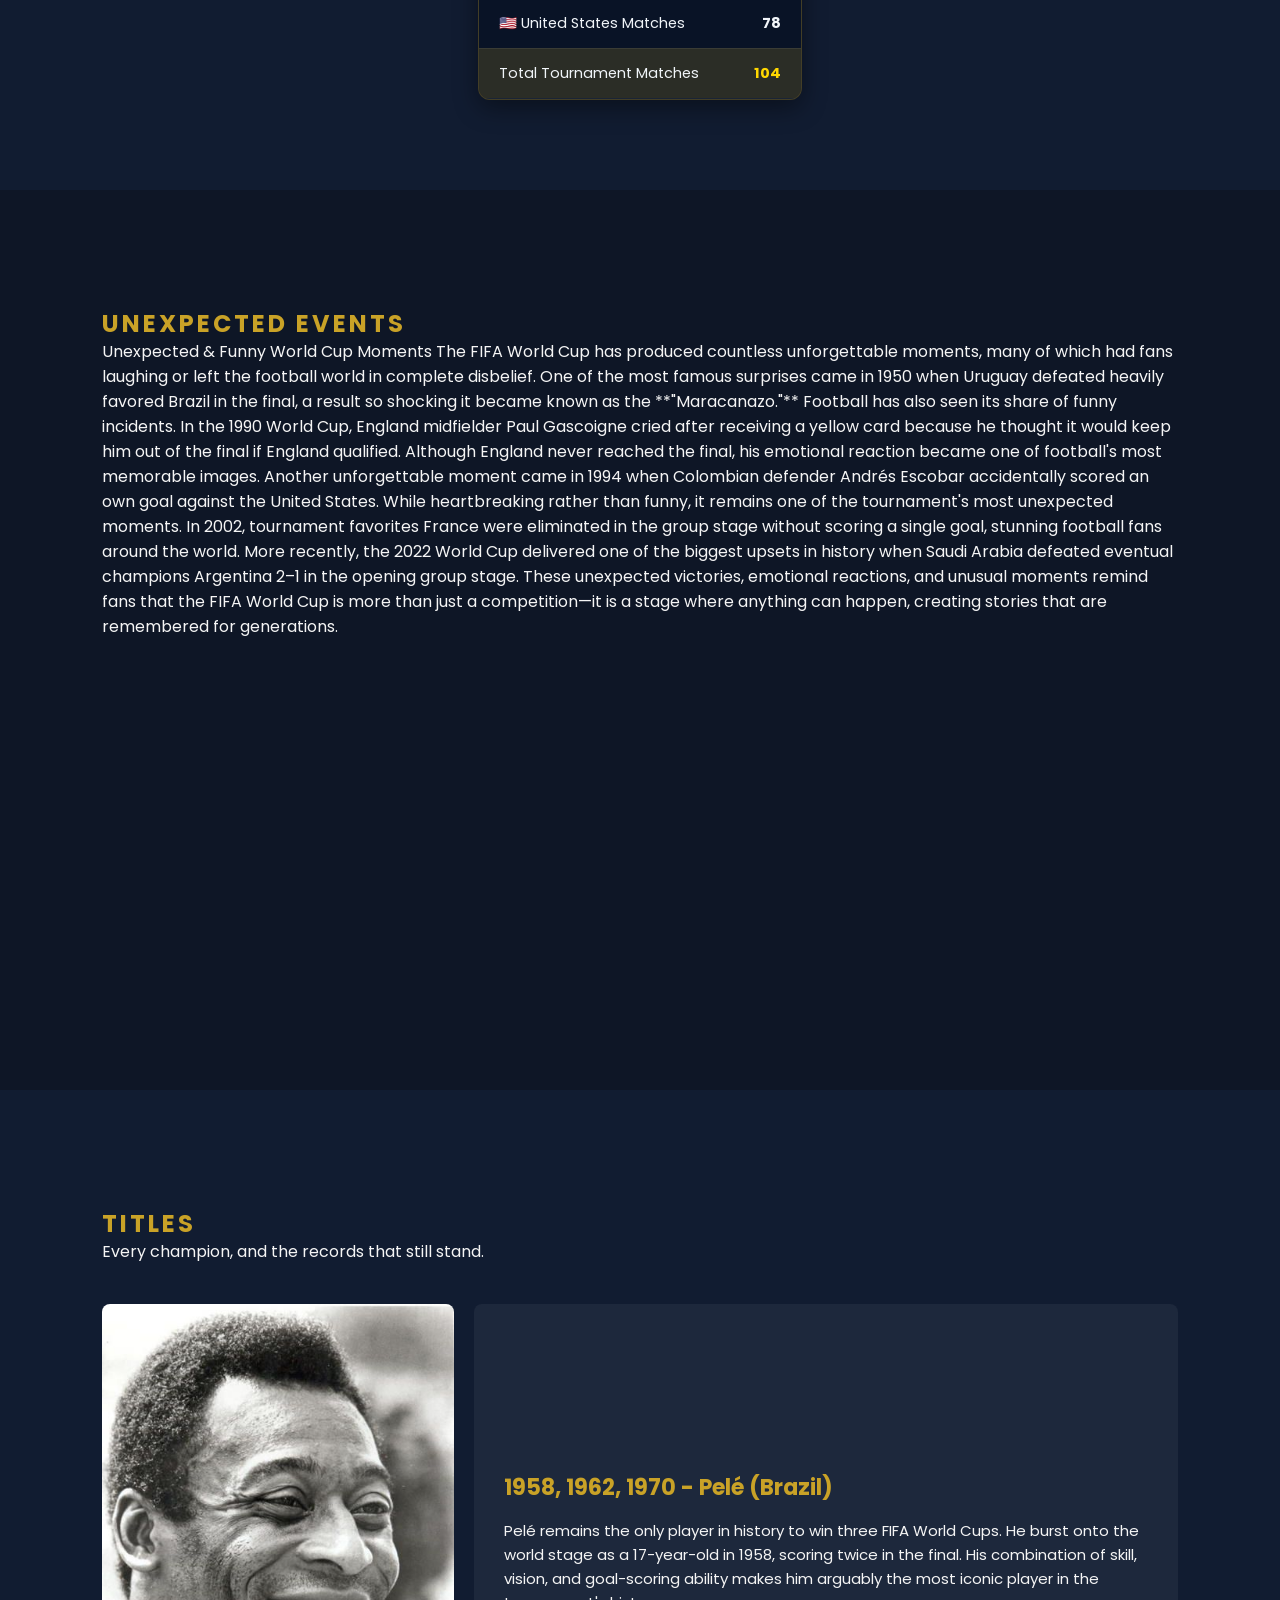
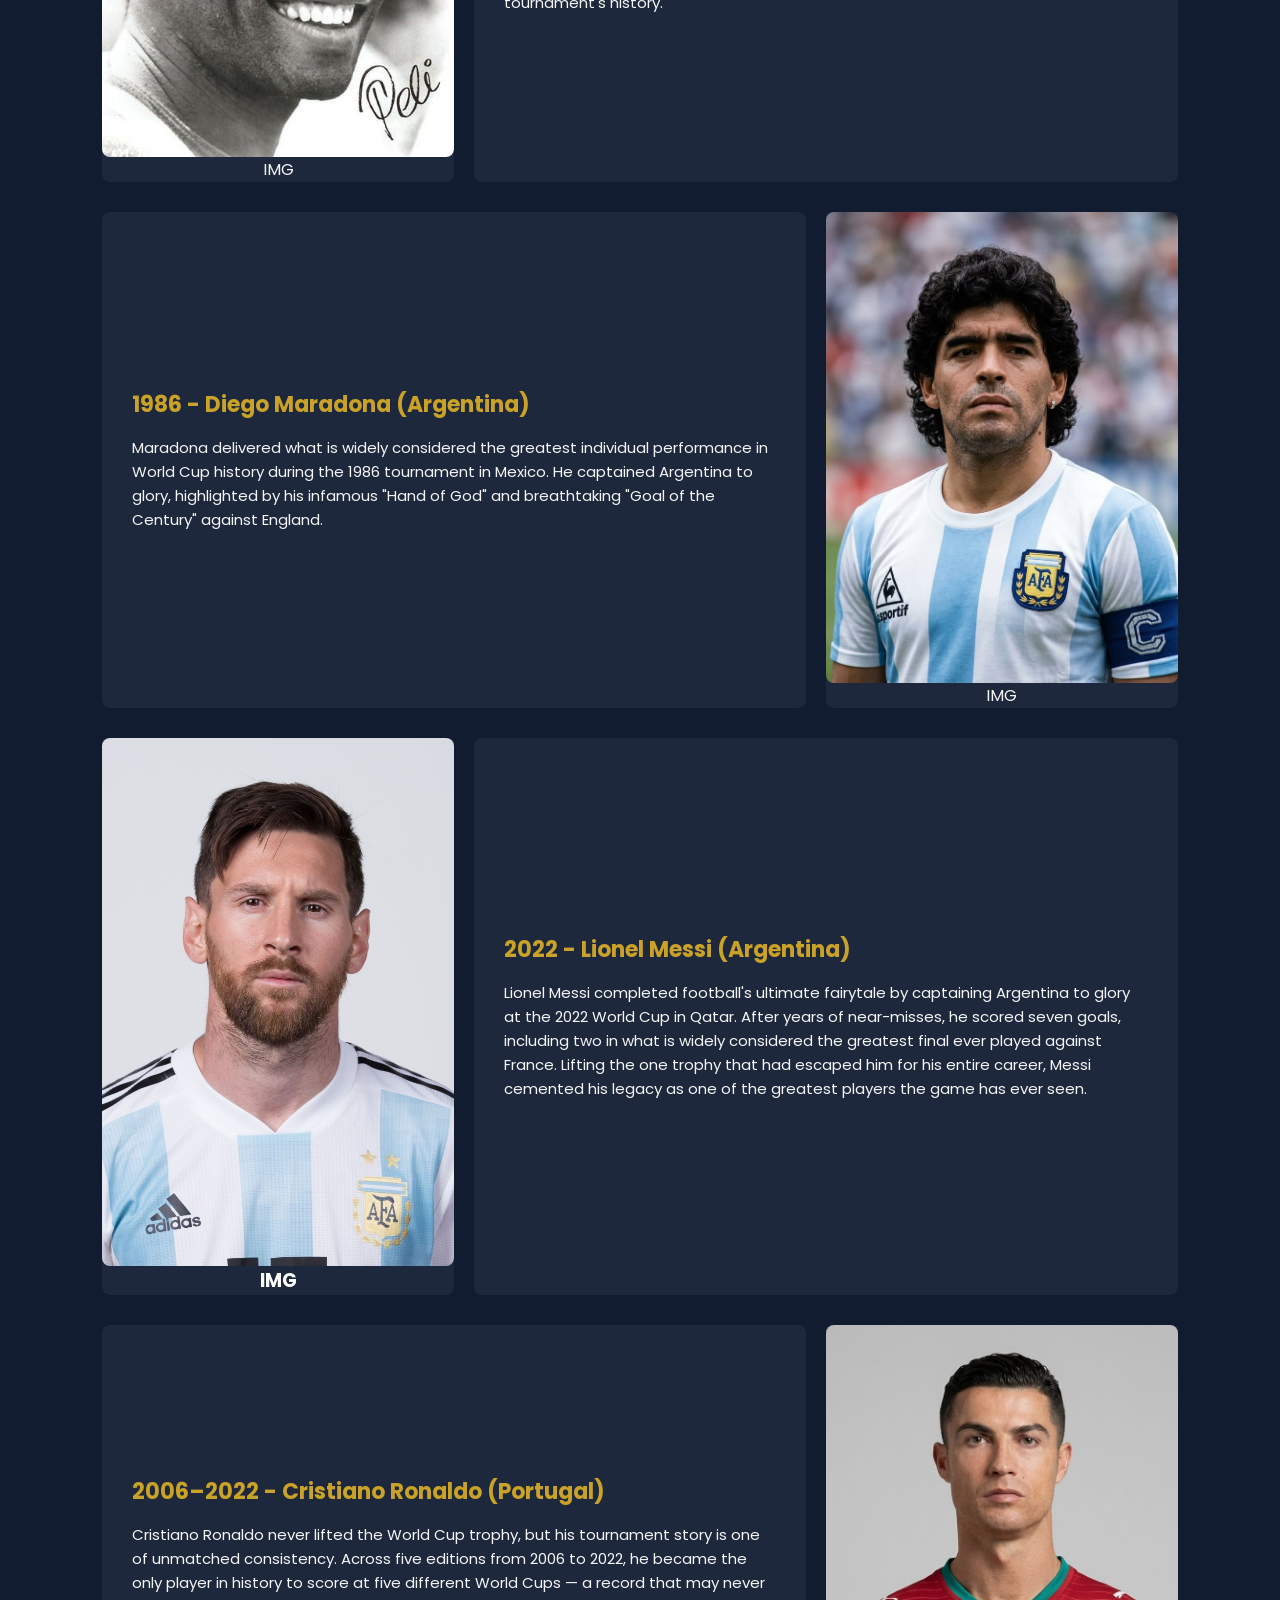
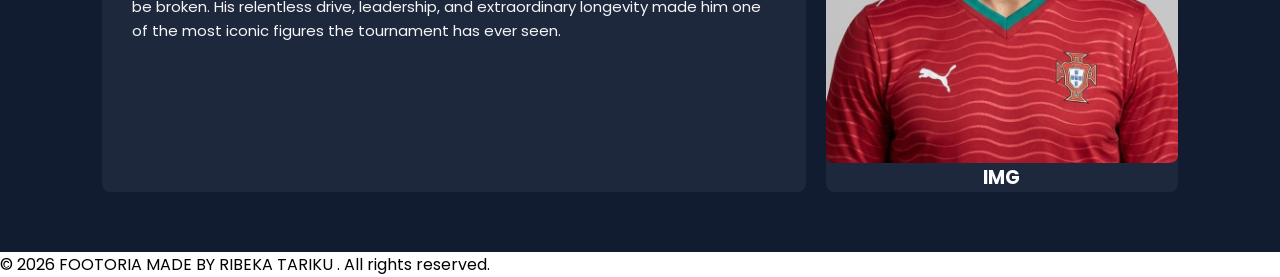
==== commit 0d68b95d: "final 1" ====
--- a/index.html
+++ b/index.html
@@ -11,8 +11,12 @@
 <link href="https://fonts.googleapis.com/css2?family=Noto+Sans:ital,wght@0,100..900;1,100..900&family=Poppins:wght@600&display=swap" rel="stylesheet">
 </head>
 <body>
-<section class="header">
+
+<section class="header" id="home">
 <nav>
+    <img src="logo1.png" style="transform: scale(2);
+    padding-left: 25px"/>
+    
 <div class="nav-links">
     <ul>
         <li><a href="#home">HOME</a></li>
@@ -23,199 +27,228 @@
     </ul>
 </div>
 </nav>
-<!-- text at the center. -->
+
 
 <div class="text-box">
     <h1>-ROAD TO GLORY-</h1>
     <p>-THE GREATEST TOURNAMENT TO EVER EXIST-</p>
     <a href="#about-wc" class="hero-btn">DISCOVER THE LEGACY</a>
-  
-</div>
+  </div>
 </section>
 </ul>
 </nav>
-
-
-
-
 <main>
-  <section id="about-wc" class="panel">
-  <h2>About WC</h2>
-  <p>The FIFA World Cup is the world's most prestigious international football tournament. Held every four years, it brings together the best national teams from around the globe to compete for the ultimate prize in football. Since its first tournament in 1930, the World Cup has become a celebration of passion, skill, teamwork, and national pride.
-     Millions of fans follow the tournament, creating an exciting atmosphere both inside stadiums and across the world. Every edition produces unforgettable moments, from stunning goals and dramatic penalty shootouts to inspiring underdog stories and legendary performances by some of football's greatest . The FIFA World Cup is more than just a sporting event—it is a global celebration that unites people of different cultures, languages, and backgrounds through their shared love of the game. As new generations of players and fans continue to embrace the tournament, the World Cup remains a symbol of excellence, sportsmanship, and the enduring spirit of football.
-  </p><br>
-  <img src="pele.jpg" alt="pele">
-
-  <h3>Quick facts</h3>
-  <ul class="facts">
-    <li><strong>Started:</strong> 1930, in Uruguay</li>
-    <li><strong>How often:</strong> every 4 years</li>
-    <li><strong>2026:</strong> the first 48-team edition</li>
-    <li><strong>Most titles:</strong> Brazil, with 5</li>
-  </ul><br>
-  </section>
+
+        <!-- Section 1: About World Cup -->
+        <section id="about-wc" class="panel">
+            <div class="section-header">
+                <span class="section-tag">HERITAGE</span>
+                <h2>About The World Cup</h2>
+                <div class="gold-divider"></div>
+            </div>
+
+            <div class="about-grid">
+                <div class="about-text-card">
+                    <p class="lead-text">
+                        The <strong>FIFA World Cup™</strong> is the pinnacle of international football. Held every four years, it unites the finest national squads across continents to battle for the most coveted trophy in sports.
+                    </p>
+                    <p>
+                        Since Uruguay hosted the inaugural tournament in 1930, the World Cup has grown into a global cultural spectacle. Every edition delivers timeless drama—from breathtaking bicycle kicks and nerve-wracking penalty shootouts to heroic underdog triumphs that defy the odds.
+                    </p>
+                    <p>
+                        Beyond the pitch, it serves as a beacon of unity, bringing billions of fans together across languages, borders, and generations under a single universal passion.
+                    </p>
+                </div>
+
+                <div class="about-visual-card">
+                    <div class="panel-img-frame">
+                        <img src="pele.jpg" alt="Pelé celebrating his historic World Cup triumph" class="panel-img" onerror="this.src='https://images.unsplash.com/photo-1508098682722-e99c43a406b2?auto=format&fit=crop&w=800&q=80'">
+                        <div class="img-caption-badge">
+                            <span>👑 The King of Football — Pelé</span>
+                        </div>
+                    </div>
+                </div>
+            </div>
+
+            <!-- Quick Facts Feature Cards -->
+            <div class="facts-section">
+                <h3 class="subsection-title">Tournament Quick Facts</h3>
+                <div class="facts-grid">
+                    <div class="fact-card">
+                        <div class="fact-icon">⏳</div>
+                        <div class="fact-data">
+                            <h4>Inaugurated</h4>
+                            <p class="fact-highlight">1930</p>
+                            <span>Hosted & won by Uruguay</span>
+                        </div>
+                    </div>
+
+                    <div class="fact-card">
+                        <div class="fact-icon">📅</div>
+                        <div class="fact-data">
+                            <h4>Frequency</h4>
+                            <p class="fact-highlight">Every 4 Years</p>
+                            <span>Except 1942 & 1946</span>
+                        </div>
+                    </div>
+
+                    <div class="fact-card">
+                        <div class="fact-icon">🌎</div>
+                        <div class="fact-data">
+                            <h4>2026 Expansion</h4>
+                            <p class="fact-highlight">48 Nations</p>
+                            <span>Historic 3-host nation format</span>
+                        </div>
+                    </div>
+
+                    <div class="fact-card">
+                        <div class="fact-icon">⭐</div>
+                        <div class="fact-data">
+                            <h4>Most Decorated</h4>
+                            <p class="fact-highlight">Brazil (5)</p>
+                            <span>1958, 1962, 1970, 1994, 2002</span>
+                        </div>
+                    </div>
+                </div>
+            </div>
+        </section>
  <section id="host-countries" class="panel">
  <h2>2026 WC Host Countries</h2>
     <p>USA, Canada and Mexico — the first 48-team World Cup.</p>
-     <section id="host-countries" class="panel">
-        <table class="host-table">
-            <tr>
-            <th>Host Country</th>
-            <th>Stadium</th>
-            <th>City</th>
-            <th>Matches Hosted</th>
-            </tr>
-
-        <tr>
-            <td rowspan="2">Canada</td>
-            <td>Toronto Stadium (BMO Field)</td>
-            <td>Toronto</td>
-            <td>6</td>
-        </tr>
-
-        <tr>
-            <td>BC Place</td>
-            <td>Vancouver</td>
-            <td>7</td>
-        </tr>
-
-        <tr>
-            <td rowspan="3">Mexico</td>
-            <td>Estadio Azteca</td>
-            <td>Mexico City</td>
-            <td>5</td>
-        </tr>
-
-        <tr>
-            <td>Estadio Guadalajara</td>
-            <td>Guadalajara</td>
-            <td>4</td>
-        </tr>
-
-        <tr>
-            <td>Estadio Monterrey</td>
-            <td>Monterrey</td>
-            <td>4</td>
-        </tr>
-
-        <tr>
-            <td rowspan="11">United States</td>
-            <td>Atlanta Stadium</td>
-            <td>Atlanta</td>
-            <td>8</td>
-        </tr>
-
-        <tr>
-            <td>Boston Stadium</td>
-            <td>Boston</td>
-            <td>7</td>
-        </tr>
-
-        <tr>
-            <td>Dallas Stadium</td>
-            <td>Dallas</td>
-            <td>9</td>
-        </tr>
-
-        <tr>
-            <td>Houston Stadium</td>
-            <td>Houston</td>
-            <td>7</td>
-        </tr>
-
-        <tr>
-            <td>Kansas City Stadium</td>
-            <td>Kansas City</td>
-            <td>6</td>
-        </tr>
-
-        <tr>
-            <td>Los Angeles Stadium</td>
-            <td>Los Angeles</td>
-            <td>8</td>
-        </tr>
-
-        <tr>
-            <td>Miami Stadium</td>
-            <td>Miami</td>
-            <td>7</td>
-        </tr>
-
-        <tr>
-            <td>New York New Jersey Stadium</td>
-            <td>East Rutherford</td>
-            <td>8 (Final)</td>
-        </tr>
-
-        <tr>
-            <td>Philadelphia Stadium</td>
-            <td>Philadelphia</td>
-            <td>6</td>
-        </tr>
-
-        <tr>
-            <td>San Francisco Bay Area Stadium</td>
-            <td>Santa Clara</td>
-            <td>6</td>
-        </tr>
-
-        <tr>
-            <td>Seattle Stadium</td>
-            <td>Seattle</td>
-            <td>6</td>
-        </tr>
+<div class="table-responsive">
+    <table class="host-table">
+        <thead>
+            <tr>
+                <th scope="col">Host Nation</th>
+                <th scope="col">Stadium Name</th>
+                <th scope="col">Host City</th>
+                <th scope="col">Matches Hosted</th>
+            </tr>
+        </thead>
+        <tbody>
+            <tr>
+                <td rowspan="2" class="country-cell canada-cell">
+                    <span class="flag">🇨🇦</span> Canada
+                </td>
+                <td>Toronto Stadium (BMO Field)</td>
+                <td>Toronto</td>
+                <td><span class="badge-match">6</span></td>
+            </tr>
+            <tr>
+                <td>BC Place</td>
+                <td>Vancouver</td>
+                <td><span class="badge-match">7</span></td>
+            </tr>
+            <tr>
+                <td rowspan="3" class="country-cell mexico-cell">
+                    <span class="flag">🇲🇽</span> Mexico
+                </td>
+                <td>Estadio Azteca</td>
+                <td>Mexico City</td>
+                <td><span class="badge-match">5 (Opening)</span></td>
+            </tr>
+            <tr>
+                <td>Estadio Guadalajara</td>
+                <td>Guadalajara</td>
+                <td><span class="badge-match">4</span></td>
+            </tr>
+            <tr>
+                <td>Estadio Monterrey</td>
+                <td>Monterrey</td>
+                <td><span class="badge-match">4</span></td>
+            </tr>
+            <tr>
+                <td rowspan="11" class="country-cell usa-cell">
+                    <span class="flag">🇺🇸</span> United States
+                </td>
+                <td>Atlanta Stadium (Mercedes-Benz)</td>
+                <td>Atlanta</td>
+                <td><span class="badge-match">8 (Semi-Final)</span></td>
+            </tr>
+            <tr>
+                <td>Boston Stadium (Gillette)</td>
+                <td>Boston</td>
+                <td><span class="badge-match">7</span></td>
+            </tr>
+            <tr>
+                <td>Dallas Stadium (AT&T)</td>
+                <td>Dallas</td>
+                <td><span class="badge-match">9 (Semi-Final)</span></td>
+            </tr>
+            <tr>
+                <td>Houston Stadium (NRG)</td>
+                <td>Houston</td>
+                <td><span class="badge-match">7</span></td>
+            </tr>
+            <tr>
+                <td>Kansas City Stadium (Arrowhead)</td>
+                <td>Kansas City</td>
+                <td><span class="badge-match">6</span></td>
+            </tr>
+            <tr>
+                <td>Los Angeles Stadium (SoFi)</td>
+                <td>Los Angeles</td>
+                <td><span class="badge-match">8</span></td>
+            </tr>
+            <tr>
+                <td>Miami Stadium (Hard Rock)</td>
+                <td>Miami</td>
+                <td><span class="badge-match">7 (Bronze Final)</span></td>
+            </tr>
+            <tr class="final-row">
+                <td><strong>New York New Jersey Stadium (MetLife)</strong></td>
+                <td><strong>East Rutherford</strong></td>
+                <td><span class="badge-match badge-gold">8 (THE FINAL 🏆)</span></td>
+            </tr>
+            <tr>
+                <td>Philadelphia Stadium (Lincoln Financial)</td>
+                <td>Philadelphia</td>
+                <td><span class="badge-match">6</span></td>
+            </tr>
+            <tr>
+                <td>San Francisco Bay Area Stadium (Levi's)</td>
+                <td>Santa Clara</td>
+                <td><span class="badge-match">6</span></td>
+            </tr>
+            <tr>
+                <td>Seattle Stadium (Lumen Field)</td>
+                <td>Seattle</td>
+                <td><span class="badge-match">6</span></td>
+            </tr>
+        </tbody>
     </table>
-
-    <h3>Tournament Summary</h3>
-
+</div>
+<div class="summary-table-wrap">
     <table class="summary-table">
-        <tr>
-            <th>Item</th>
-            <th>Number</th>
-        </tr>
-
-        <tr>
-            <td>Host Countries</td>
-            <td>3</td>
-        </tr>
-
-        <tr>
-            <td>Host Cities</td>
-            <td>16</td>
-        </tr>
-
-        <tr>
-            <td>Stadiums</td>
-            <td>16</td>
-        </tr>
-
-        <tr>
-            <td>Total Matches</td>
-            <td>104</td>
-        </tr>
-
-        <tr>
-            <td>Canada Matches</td>
-            <td>13</td>
-        </tr>
-
-        <tr>
-            <td>Mexico Matches</td>
-            <td>13</td>
-        </tr>
-
-        <tr>
-            <td>United States Matches</td>
-            <td>78</td>
-        </tr>
+        <thead>
+            <tr>
+                <th colspan="2">Match Allocation Breakdown</th>
+            </tr>
+        </thead>
+        <tbody>
+            <tr>
+                <td>🇨🇦 Canada Matches</td>
+                <td><strong>13</strong></td>
+            </tr>
+            <tr>
+                <td>🇲🇽 Mexico Matches</td>
+                <td><strong>13</strong></td>
+            </tr>
+            <tr>
+                <td>🇺🇸 United States Matches</td>
+                <td><strong>78</strong></td>
+            </tr>
+            <tr class="total-row">
+                <td>Total Tournament Matches</td>
+                <td class="gold-text"><strong>104</strong></td>
+            </tr>
+        </tbody>
     </table>
-
-
-  </section></section>
+</div></section>
 
   <section id="unexpected-events" class="panel">
     <h2>Unexpected Events</h2>
-    <p>## Unexpected & Funny World Cup Moments
+    <p>Unexpected & Funny World Cup Moments
 
 The FIFA World Cup has produced countless unforgettable moments, many of which had fans laughing or left the football world in complete disbelief. One of the most famous surprises came in 1950 when Uruguay defeated heavily favored Brazil in the final, a result so shocking it became known as the **"Maracanazo."**
 Football has also seen its share of funny incidents. In the 1990 World Cup, England midfielder Paul Gascoigne cried after receiving a yellow card because he thought it would keep him out of the final if England qualified. Although England never reached the final, his emotional reaction became one of football's most memorable images.
@@ -256,7 +289,7 @@
 
   <div class="player-card">
       <div class="card-img">
-        <img src="MESSI.jpg" alt="LIONEL MESSI "
+        <img src="MESSI.jpg" alt="LIONEL MESSI ">
         <h3 style="color: #fff;">IMG</h3>
       </div>
       <div class="card-content">
@@ -273,12 +306,17 @@
         <p>Cristiano Ronaldo never lifted the World Cup trophy, but his tournament story is one of unmatched consistency. Across five editions from 2006 to 2022, he became the only player in history to score at five different World Cups — a record that may never be broken. His relentless drive, leadership, and extraordinary longevity made him one of the most iconic figures the tournament has ever seen.</p>
             </div>
       <div class="card-img">
-        <img src="Cristiano Ronaldo.jpg" alt="DIEOGO MARADONA IN HIS NATIONAL JERSEY"
+        <img src="Cristiano Ronaldo.jpg" alt="DIEOGO MARADONA IN HIS NATIONAL JERSEY">
         <h3 style="color: #fff;">IMG</h3>
       </div>
     </div>
 </section>
+
+<footer class="footer">
+  <p>&copy; 2026 FOOTORIA MADE BY RIBEKA TARIKU . All rights reserved.</p>
+</footer>
+
 </main>
 
 </body>
-</html> +</html>
--- a/style.css
+++ b/style.css
@@ -203,62 +203,141 @@
   color: #c9a227;
 }
 
+.table-responsive {
+  width: 100%;
+  overflow-x: auto;
+  border-radius: 12px;
+  border: 1px solid rgba(201, 162, 39, 0.25);
+  background: #091326;
+  box-shadow: 0 10px 30px rgba(0, 0, 0, 0.5);
+  margin: 25px 0 45px;
+}
+
+
 .host-table,
 .summary-table {
   width: 100%;
   border-collapse: collapse;
-  margin: 30px 0;
-  font-family: "Noto Sans", sans-serif;
-}
-
-.host-table th,
-.host-table td,
-.summary-table th,
-.summary-table td {
-  border: 1px solid rgba(255, 255, 255, 0.2);
-  padding: 12px 15px;
-  text-align: center;
-  overflow-wrap: break-word;
-}
+  font-family: "Noto Sans", "Poppins", sans-serif;
+  color: #f1f5f9;
+}
+
 
 .host-table th,
 .summary-table th {
-  background: #0b6b3a;
+  background: #0b2247;
+  color: #ffd700;
+  font-weight: 700;
+  text-transform: uppercase;
+  letter-spacing: 1.2px;
+  padding: 16px 20px;
+  text-align: left;
+  border-bottom: 2px solid rgba(201, 162, 39, 0.35);
+  font-size: 14px;
+}
+
+
+.host-table td,
+.summary-table td {
+  padding: 14px 20px;
+  border-bottom: 1px solid rgba(255, 255, 255, 0.07);
+  font-size: 14.5px;
+}
+
+.host-table tbody tr:nth-child(even) {
+  background: rgba(255, 255, 255, 0.02);
+}
+
+.host-table tbody tr:hover,
+.summary-table tbody tr:hover {
+  background: rgba(255, 215, 0, 0.07);
+  transition: background 0.25s ease;
+}
+
+
+.country-cell {
+  font-weight: 700;
+  vertical-align: middle;
+  background: rgba(0, 0, 0, 0.25);
+  font-size: 15px;
+  border-right: 1px solid rgba(255, 255, 255, 0.08);
+}
+
+.canada-cell { color: #ff6b6b; }
+.mexico-cell { color: #51cf66; }
+.usa-cell    { color: #74c0fc; }
+
+.flag {
+  font-size: 18px;
+  margin-right: 6px;
+}
+
+
+.badge-match {
+  display: inline-block;
+  background: rgba(255, 255, 255, 0.1);
   color: #fff;
+  padding: 4px 12px;
+  border-radius: 20px;
+  font-size: 13px;
   font-weight: 600;
 }
 
-.host-table tr:nth-child(even),
-.summary-table tr:nth-child(even) {
-  background: rgba(255, 255, 255, 0.06);
-}
-
-.host-table tr:hover,
-.summary-table tr:hover {
-  background: rgba(255, 255, 255, 0.12);
-  transition: .3s;
-}
-
-.host-table td:first-child {
-  font-weight: bold;
+.badge-gold {
+  background: linear-gradient(135deg, #ffd700, #f39c12);
+  color: #050b18;
+  font-weight: 800;
+  box-shadow: 0 0 10px rgba(255, 215, 0, 0.4);
+}
+
+.final-row {
+  background: rgba(255, 215, 0, 0.12) !important;
+}
+
+
+.summary-table-wrap {
+  max-width: 520px;
+  margin: 30px auto;
+  border-radius: 12px;
+  overflow: hidden;
+  border: 1px solid rgba(201, 162, 39, 0.3);
+  background: #091326;
+  box-shadow: 0 8px 24px rgba(0, 0, 0, 0.4);
+}
+
+.summary-table th {
+  text-align: center;
+}
+
+.summary-table td:last-child {
+  text-align: right;
+}
+
+.total-row {
+  background: rgba(201, 162, 39, 0.18);
+  font-size: 16px;
+  border-top: 1px solid rgba(201, 162, 39, 0.4);
+}
+
+.gold-text {
   color: #ffd700;
 }
 
-.summary-table {
-  max-width: 500px;
-  margin: 40px auto;
-}
-
-.summary-table td:first-child {
-  text-align: left;
-}
-
-.summary-table td:last-child {
-  font-weight: bold;
-  color: #ffd700;
-}
-
-
+
+@media (max-width: 768px) {
+  .host-table th,
+  .host-table td,
+  .summary-table th,
+  .summary-table td {
+    padding: 10px 12px;
+    font-size: 13px;
+  }
+
+  .badge-match {
+    font-size: 11px;
+    padding: 3px 8px;
+  }
+}
 .cards-container {
   display: grid;
   grid-template-columns: 1fr;
@@ -486,4 +565,210 @@
     transition: none !important;
     animation: none !important;
   }
+}
+
+
+nav {
+  position: fixed;
+  top: 0;
+  left: 0;
+  width: 100%;
+  z-index: 1000;
+  background: rgba(4, 9, 30, 0.85); 
+  backdrop-filter: blur(12px);
+  -webkit-backdrop-filter: blur(12px);
+  border-bottom: 1px solid rgba(201, 162, 39, 0.2); 
+  padding: 15px 0;
+  display: flex;
+  justify-content: center;
+  align-items: center;
+  transition: all 0.3s ease;
+}
+
+.nav-links {
+  width: 100%;
+  display: flex;
+  justify-content: center;
+}
+
+.nav-links ul {
+  display: flex;
+  justify-content: center;
+  gap: 24px;
+  flex-wrap: wrap;
+}
+
+.header {
+  padding-top: 80px; 
+}
+
+
+.panel {
+  scroll-margin-top: 100px;
+}
+
+
+.player-card {
+  transition: transform 0.4s ease, box-shadow 0.4s ease, border-color 0.4s ease;
+}
+
+.player-card:hover {
+  transform: translateY(-8px);
+  box-shadow: 0 15px 30px rgba(0, 0, 0, 0.4);
+  border: 1px solid rgba(201, 162, 39, 0.3); 
+}
+
+.card-img img {
+  width: 100%;
+  height: 100%;
+  object-fit: cover;
+  border-radius: 8px;
+  transition: transform 0.5s ease;
+}
+
+.player-card:hover .card-img img {
+  transform: scale(1.05); }
+::-webkit-scrollbar {
+  width: 10px;
+}
+::-webkit-scrollbar-track {
+  background: #0e1626;
+}
+::-webkit-scrollbar-thumb {
+  background: #c9a227;
+  border-radius: 5px;
+}
+::-webkit-scrollbar-thumb:hover {
+  background: #e0b83a;
+
+  padding-top: 100px !important; 
+
+}
+
+.text-box {
+  margin-top: 80px; 
+  padding-top: 60px;
+}
+
+.header {
+  grid-template-rows: auto 1fr auto;
+  min-height: 100vh;
+}
+
+
+
+
+
+/* ==========================================================================
+   ABOUT WORLD CUP SECTION
+   ========================================================================== */
+.about-grid {
+  display: grid;
+  grid-template-columns: 1.2fr 1fr;
+  gap: 40px;
+  align-items: center;
+}
+
+.about-text-card {
+  background: var(--card-bg);
+  border: 1px solid var(--card-border);
+  padding: 36px;
+  border-radius: 12px;
+  box-shadow: 0 10px 30px rgba(0, 0, 0, 0.3);
+}
+
+.lead-text {
+  font-size: 17px;
+  color: #fff;
+  margin-bottom: 16px;
+}
+
+.about-text-card p {
+  color: var(--text-muted);
+  margin-bottom: 14px;
+}
+
+.panel-img-frame {
+  position: relative;
+  border-radius: 12px;
+  overflow: hidden;
+  border: 1px solid var(--card-border);
+  box-shadow: 0 15px 35px rgba(0, 0, 0, 0.5);
+  background: linear-gradient(135deg, #112240, #0a192f);
+}
+
+.panel-img {
+  width: 100%;
+  height: 380px;
+  object-fit: cover;
+  transition: transform 0.6s ease;
+}
+
+.panel-img-frame:hover .panel-img {
+  transform: scale(1.05);
+}
+
+.img-caption-badge {
+  position: absolute;
+  bottom: 12px;
+  left: 12px;
+  background: rgba(5, 11, 24, 0.85);
+  backdrop-filter: blur(8px);
+  padding: 8px 16px;
+  border-radius: 6px;
+  border: 1px solid var(--card-border);
+  font-size: 13px;
+  font-weight: 600;
+  color: var(--gold-primary);
+}
+
+/* Quick Facts Grid */
+.facts-grid {
+  display: grid;
+  grid-template-columns: repeat(auto-fit, minmax(230px, 1fr));
+  gap: 20px;
+  margin-top: 20px;
+}
+
+.fact-card {
+  background: var(--card-bg);
+  border: 1px solid var(--card-border);
+  border-radius: 10px;
+  padding: 24px;
+  display: flex;
+  align-items: center;
+  gap: 18px;
+  transition: var(--transition-smooth);
+}
+
+.fact-card:hover {
+  transform: translateY(-5px);
+  border-color: var(--card-hover-border);
+  box-shadow: 0 10px 25px rgba(0, 0, 0, 0.4), 0 0 15px var(--gold-glow);
+}
+
+.fact-icon {
+  font-size: 32px;
+  background: rgba(255, 215, 0, 0.1);
+  padding: 14px;
+  border-radius: 10px;
+}
+
+.fact-data h4 {
+  font-size: 13px;
+  color: var(--text-muted);
+  text-transform: uppercase;
+  letter-spacing: 1px;
+}
+
+.fact-highlight {
+  font-size: 20px;
+  font-weight: 700;
+  color: var(--gold-primary);
+  margin: 4px 0 2px;
+}
+
+.fact-data span {
+  font-size: 12px;
+  color: var(--text-muted);
 }
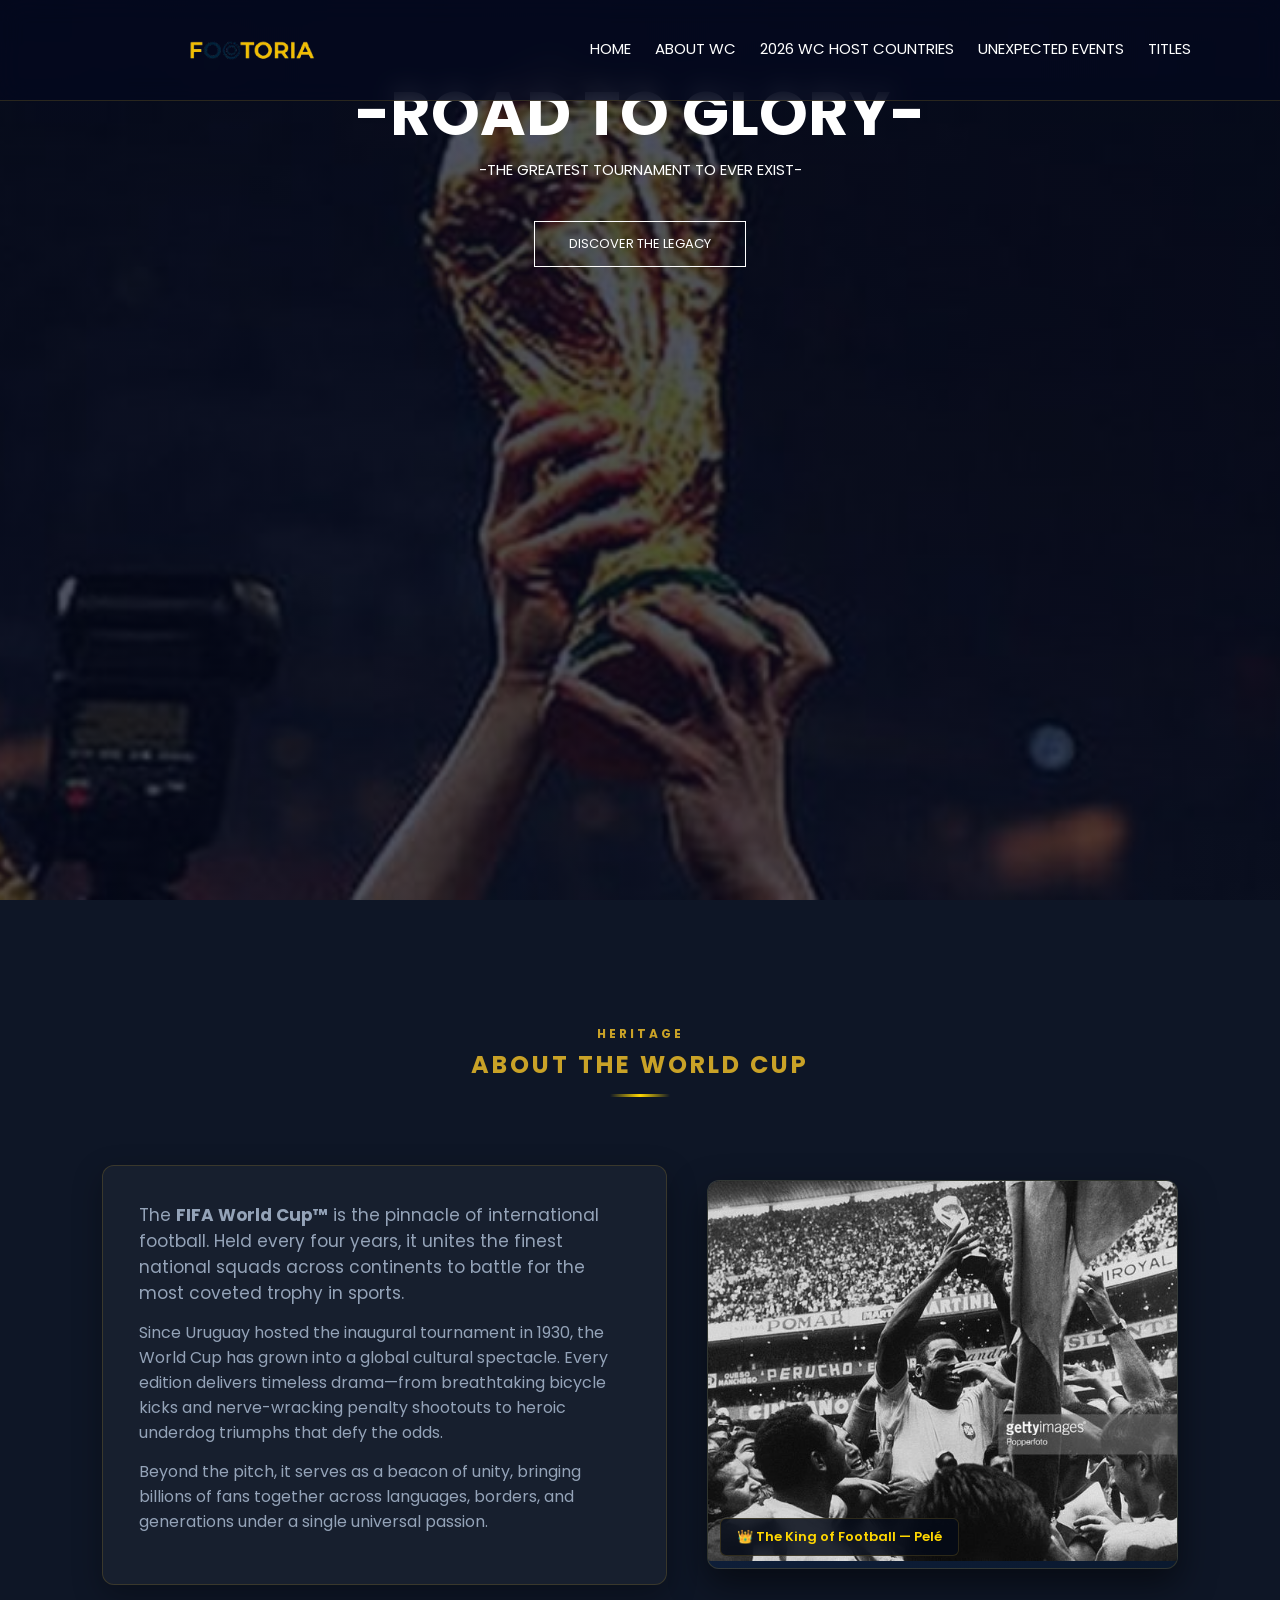
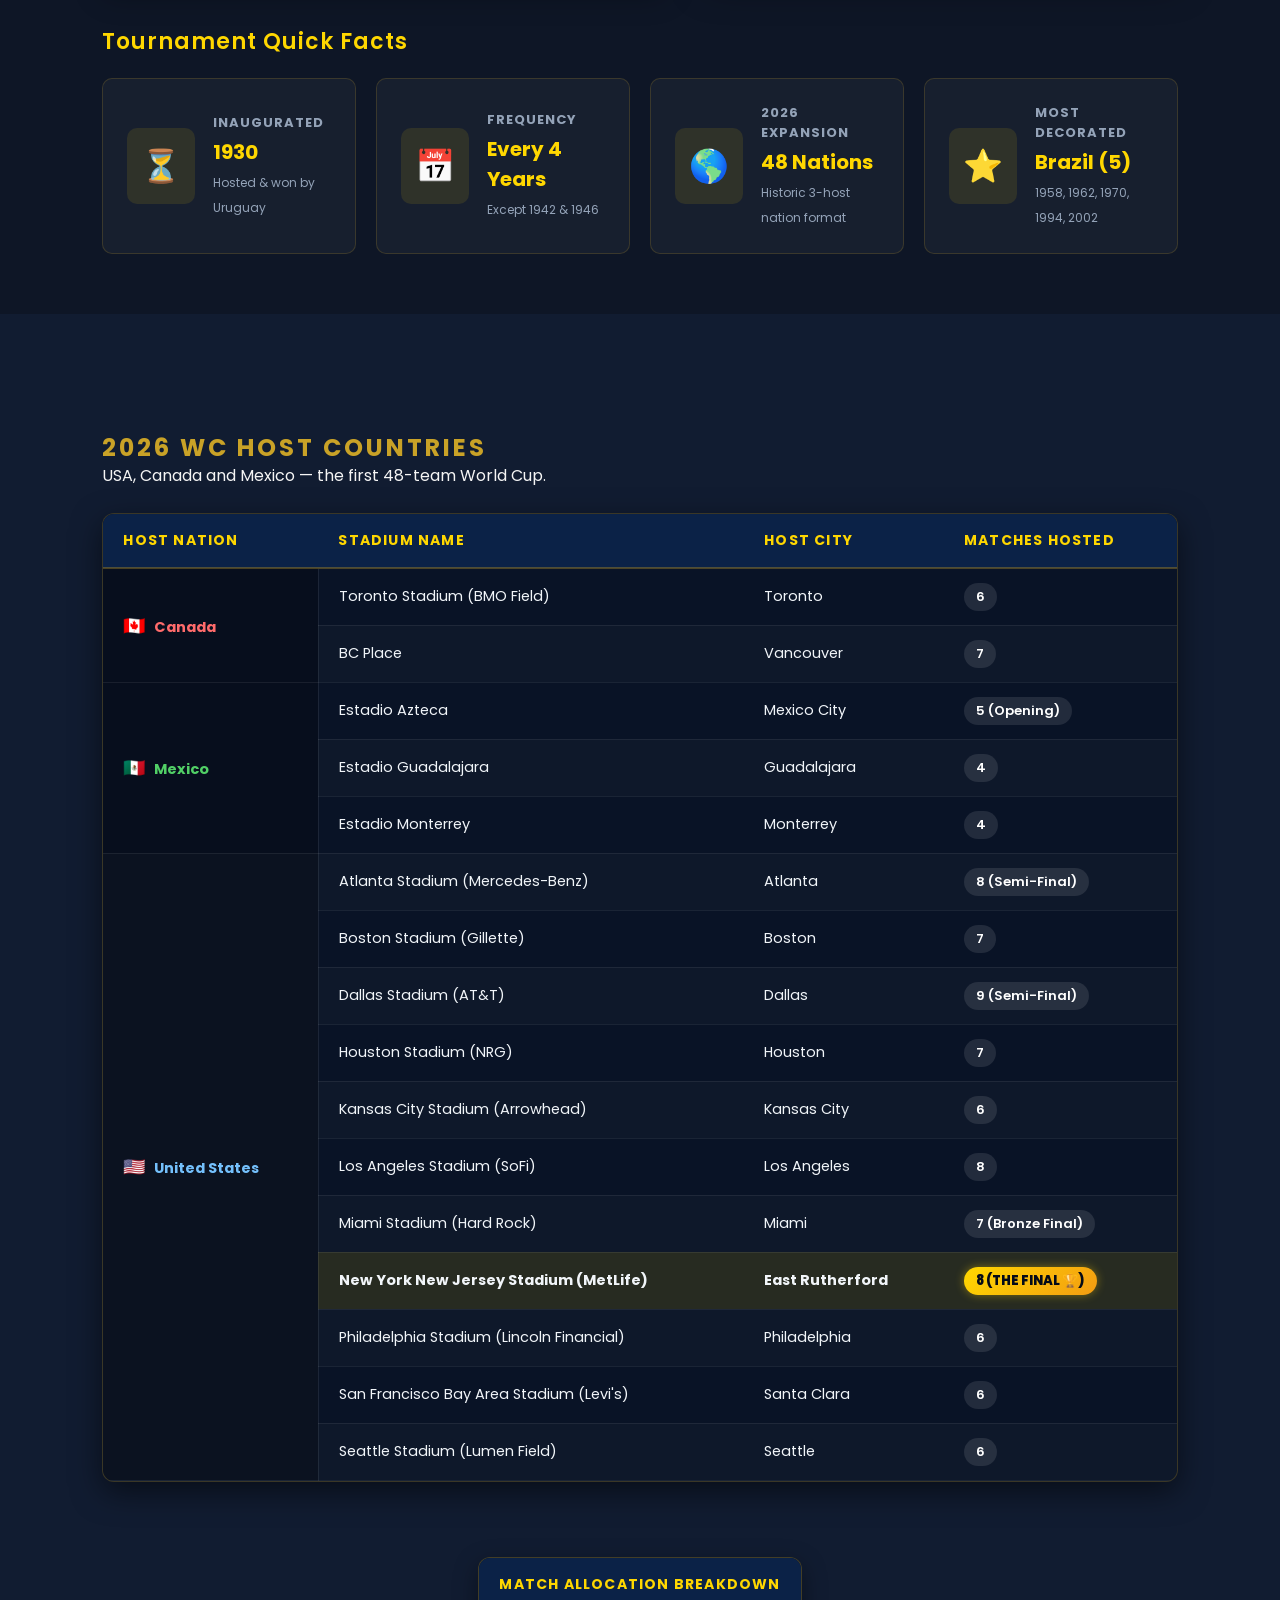
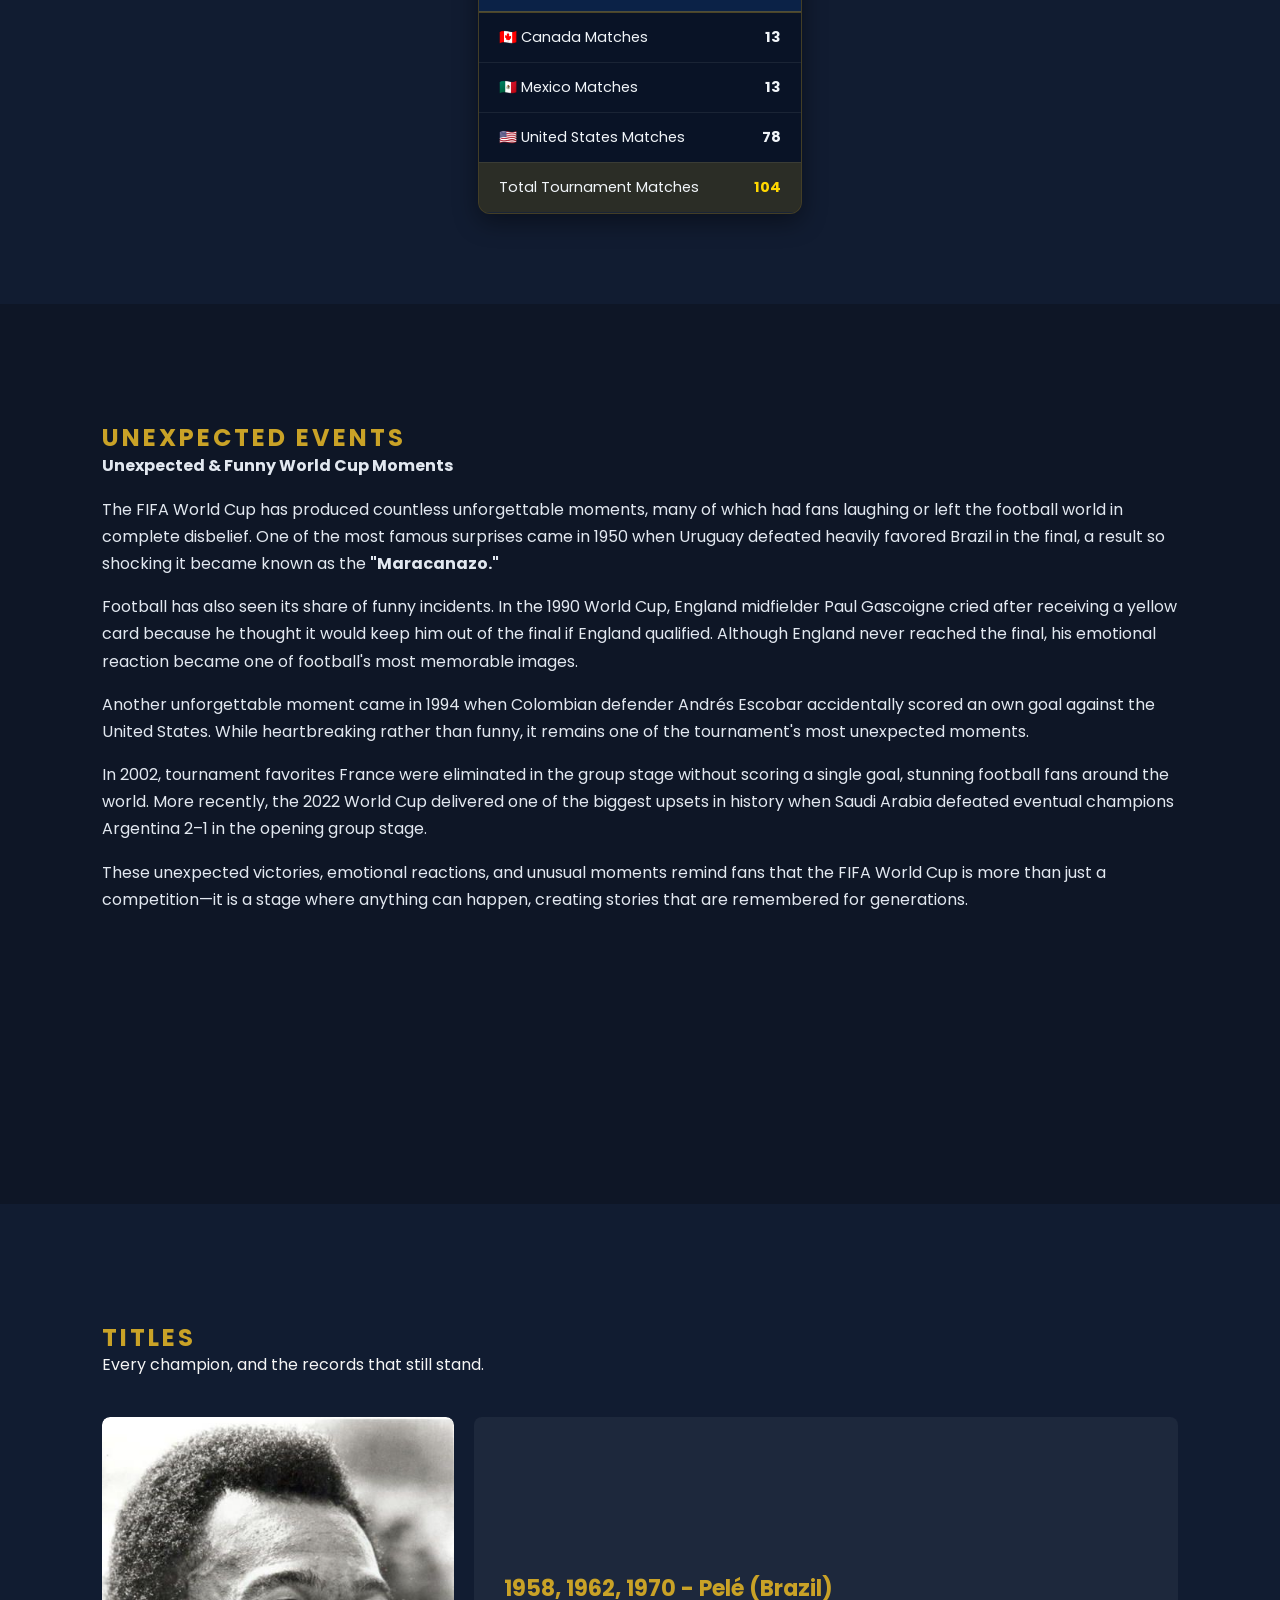
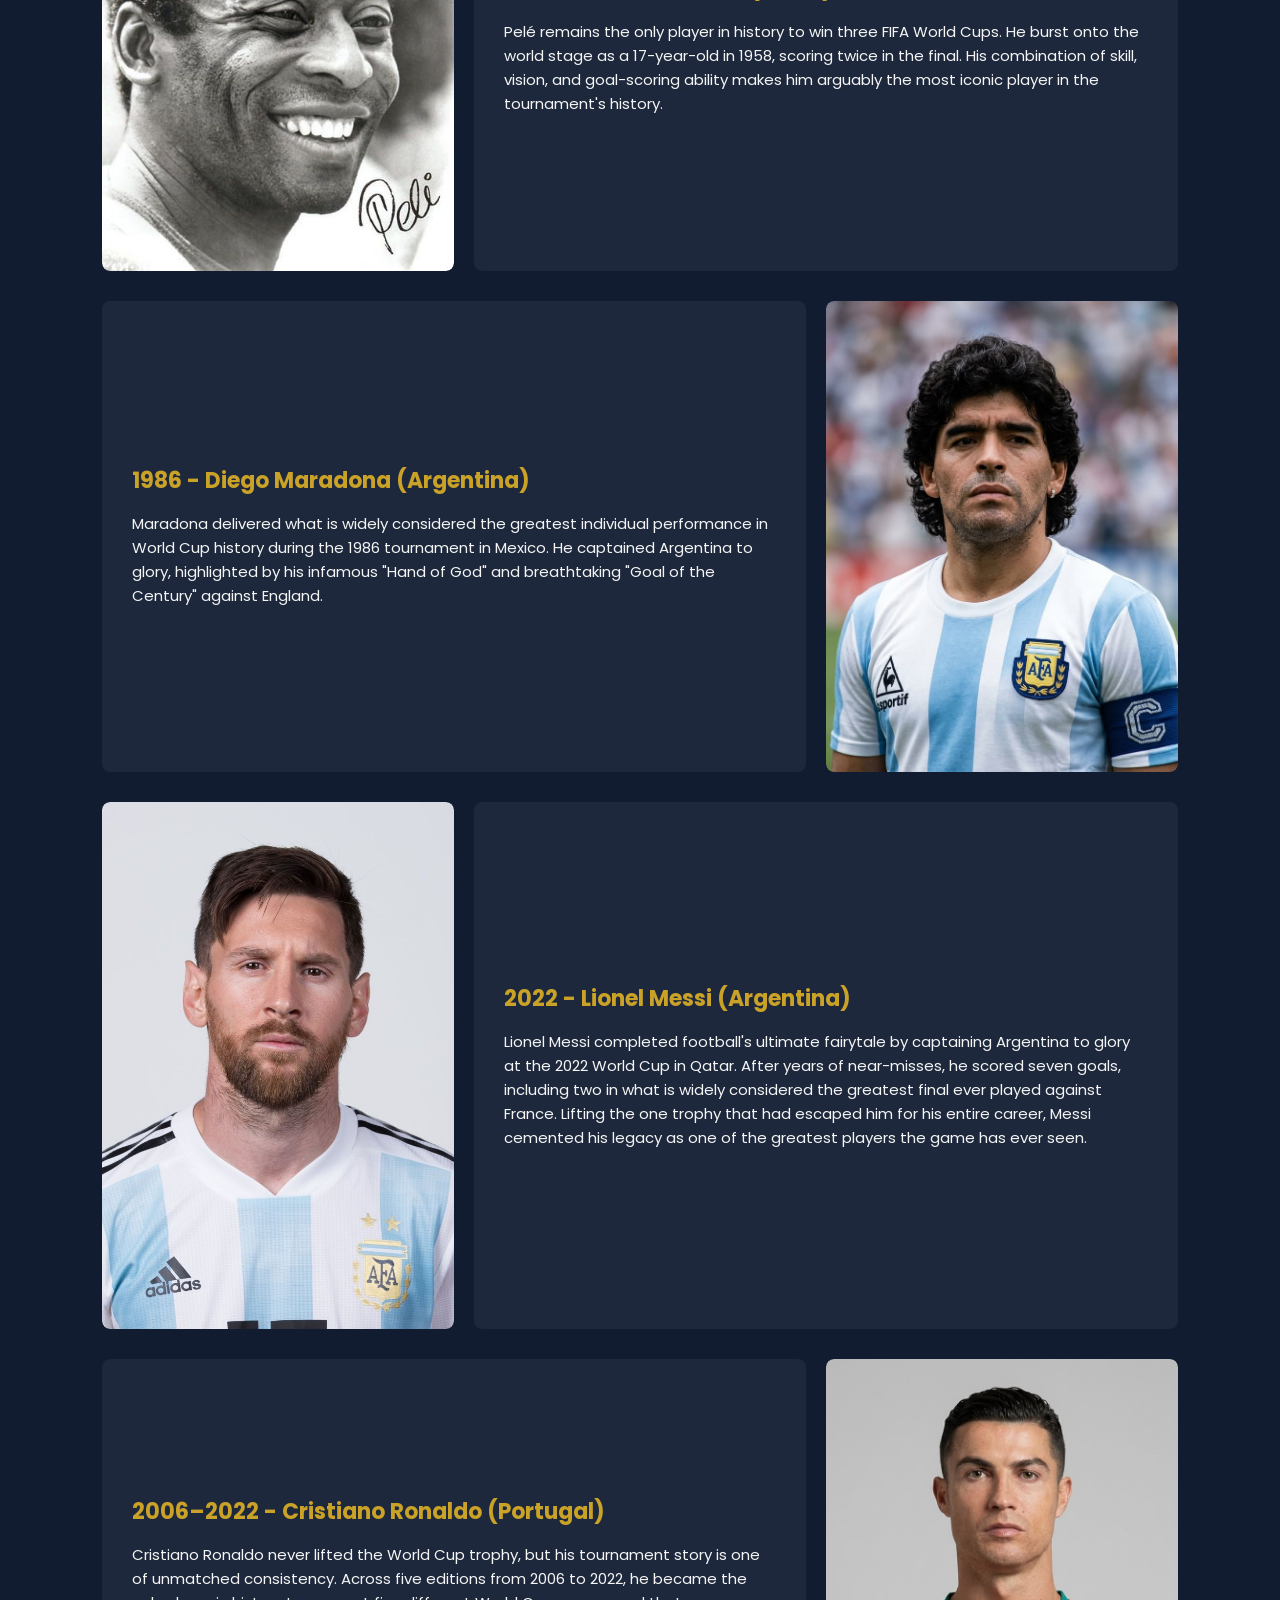
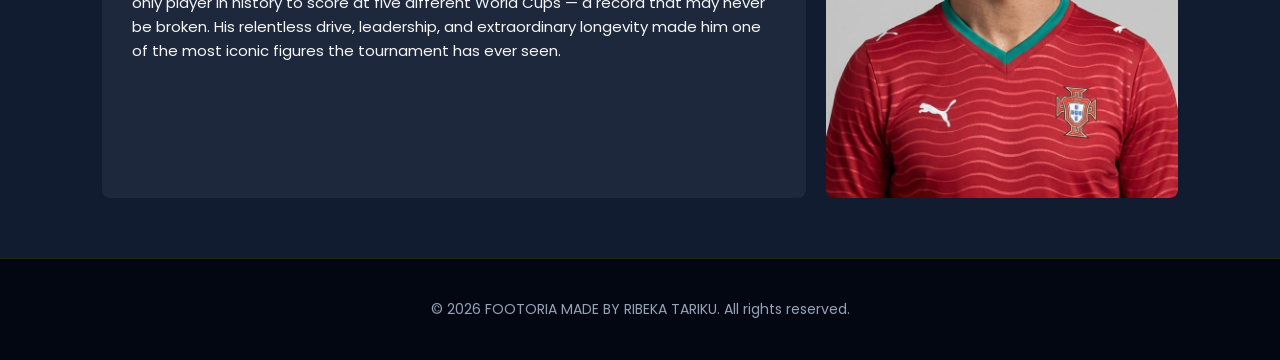
==== commit 26ea7275: "final 2" ====
--- a/index.html
+++ b/index.html
@@ -2,321 +2,305 @@
 <html lang="en">
 <head>
     <meta charset="UTF-8">
-    <meta name="viewport" content ="width=device-width,initial-scale=1.0">
+    <meta name="viewport" content="width=device-width, initial-scale=1.0">
     <title>FOOTORIA</title>
     <link rel="stylesheet" href="style.css">
     <link rel="preconnect" href="https://fonts.googleapis.com">
-<link rel="preconnect" href="https://fonts.gstatic.com" crossorigin>
-<link rel="preconnect" href="https://fonts.googleapis.com">
-<link href="https://fonts.googleapis.com/css2?family=Noto+Sans:ital,wght@0,100..900;1,100..900&family=Poppins:wght@600&display=swap" rel="stylesheet">
+    <link rel="preconnect" href="https://fonts.gstatic.com" crossorigin>
+    <link href="https://fonts.googleapis.com/css2?family=Noto+Sans:ital,wght@0,100..900;1,100..900&family=Poppins:wght@600&display=swap" rel="stylesheet">
 </head>
 <body>
 
 <section class="header" id="home">
-<nav>
-    <img src="logo1.png" style="transform: scale(2);
-    padding-left: 25px"/>
-    
-<div class="nav-links">
-    <ul>
-        <li><a href="#home">HOME</a></li>
-        <li><a href="#about-wc">ABOUT WC</a></li>
-        <li><a href="#host-countries">2026 WC HOST COUNTRIES</a></li>
-        <li><a href="#unexpected-events">UNEXPECTD EVENTS</a></li>
-        <li><a href="#titles">TITLES</a></li>
-    </ul>
-</div>
-</nav>
-
-
-<div class="text-box">
-    <h1>-ROAD TO GLORY-</h1>
-    <p>-THE GREATEST TOURNAMENT TO EVER EXIST-</p>
-    <a href="#about-wc" class="hero-btn">DISCOVER THE LEGACY</a>
-  </div>
-</section>
-</ul>
-</nav>
-<main>
-
-        <!-- Section 1: About World Cup -->
-        <section id="about-wc" class="panel">
-            <div class="section-header">
-                <span class="section-tag">HERITAGE</span>
-                <h2>About The World Cup</h2>
-                <div class="gold-divider"></div>
-            </div>
-
-            <div class="about-grid">
-                <div class="about-text-card">
-                    <p class="lead-text">
-                        The <strong>FIFA World Cup™</strong> is the pinnacle of international football. Held every four years, it unites the finest national squads across continents to battle for the most coveted trophy in sports.
-                    </p>
-                    <p>
-                        Since Uruguay hosted the inaugural tournament in 1930, the World Cup has grown into a global cultural spectacle. Every edition delivers timeless drama—from breathtaking bicycle kicks and nerve-wracking penalty shootouts to heroic underdog triumphs that defy the odds.
-                    </p>
-                    <p>
-                        Beyond the pitch, it serves as a beacon of unity, bringing billions of fans together across languages, borders, and generations under a single universal passion.
-                    </p>
-                </div>
-
-                <div class="about-visual-card">
-                    <div class="panel-img-frame">
-                        <img src="pele.jpg" alt="Pelé celebrating his historic World Cup triumph" class="panel-img" onerror="this.src='https://images.unsplash.com/photo-1508098682722-e99c43a406b2?auto=format&fit=crop&w=800&q=80'">
-                        <div class="img-caption-badge">
-                            <span>👑 The King of Football — Pelé</span>
-                        </div>
-                    </div>
-                </div>
-            </div>
-
-            <!-- Quick Facts Feature Cards -->
-            <div class="facts-section">
-                <h3 class="subsection-title">Tournament Quick Facts</h3>
-                <div class="facts-grid">
-                    <div class="fact-card">
-                        <div class="fact-icon">⏳</div>
-                        <div class="fact-data">
-                            <h4>Inaugurated</h4>
-                            <p class="fact-highlight">1930</p>
-                            <span>Hosted & won by Uruguay</span>
-                        </div>
-                    </div>
-
-                    <div class="fact-card">
-                        <div class="fact-icon">📅</div>
-                        <div class="fact-data">
-                            <h4>Frequency</h4>
-                            <p class="fact-highlight">Every 4 Years</p>
-                            <span>Except 1942 & 1946</span>
-                        </div>
-                    </div>
-
-                    <div class="fact-card">
-                        <div class="fact-icon">🌎</div>
-                        <div class="fact-data">
-                            <h4>2026 Expansion</h4>
-                            <p class="fact-highlight">48 Nations</p>
-                            <span>Historic 3-host nation format</span>
-                        </div>
-                    </div>
-
-                    <div class="fact-card">
-                        <div class="fact-icon">⭐</div>
-                        <div class="fact-data">
-                            <h4>Most Decorated</h4>
-                            <p class="fact-highlight">Brazil (5)</p>
-                            <span>1958, 1962, 1970, 1994, 2002</span>
-                        </div>
-                    </div>
-                </div>
-            </div>
-        </section>
- <section id="host-countries" class="panel">
- <h2>2026 WC Host Countries</h2>
-    <p>USA, Canada and Mexico — the first 48-team World Cup.</p>
-<div class="table-responsive">
-    <table class="host-table">
-        <thead>
-            <tr>
-                <th scope="col">Host Nation</th>
-                <th scope="col">Stadium Name</th>
-                <th scope="col">Host City</th>
-                <th scope="col">Matches Hosted</th>
-            </tr>
-        </thead>
-        <tbody>
-            <tr>
-                <td rowspan="2" class="country-cell canada-cell">
-                    <span class="flag">🇨🇦</span> Canada
-                </td>
-                <td>Toronto Stadium (BMO Field)</td>
-                <td>Toronto</td>
-                <td><span class="badge-match">6</span></td>
-            </tr>
-            <tr>
-                <td>BC Place</td>
-                <td>Vancouver</td>
-                <td><span class="badge-match">7</span></td>
-            </tr>
-            <tr>
-                <td rowspan="3" class="country-cell mexico-cell">
-                    <span class="flag">🇲🇽</span> Mexico
-                </td>
-                <td>Estadio Azteca</td>
-                <td>Mexico City</td>
-                <td><span class="badge-match">5 (Opening)</span></td>
-            </tr>
-            <tr>
-                <td>Estadio Guadalajara</td>
-                <td>Guadalajara</td>
-                <td><span class="badge-match">4</span></td>
-            </tr>
-            <tr>
-                <td>Estadio Monterrey</td>
-                <td>Monterrey</td>
-                <td><span class="badge-match">4</span></td>
-            </tr>
-            <tr>
-                <td rowspan="11" class="country-cell usa-cell">
-                    <span class="flag">🇺🇸</span> United States
-                </td>
-                <td>Atlanta Stadium (Mercedes-Benz)</td>
-                <td>Atlanta</td>
-                <td><span class="badge-match">8 (Semi-Final)</span></td>
-            </tr>
-            <tr>
-                <td>Boston Stadium (Gillette)</td>
-                <td>Boston</td>
-                <td><span class="badge-match">7</span></td>
-            </tr>
-            <tr>
-                <td>Dallas Stadium (AT&T)</td>
-                <td>Dallas</td>
-                <td><span class="badge-match">9 (Semi-Final)</span></td>
-            </tr>
-            <tr>
-                <td>Houston Stadium (NRG)</td>
-                <td>Houston</td>
-                <td><span class="badge-match">7</span></td>
-            </tr>
-            <tr>
-                <td>Kansas City Stadium (Arrowhead)</td>
-                <td>Kansas City</td>
-                <td><span class="badge-match">6</span></td>
-            </tr>
-            <tr>
-                <td>Los Angeles Stadium (SoFi)</td>
-                <td>Los Angeles</td>
-                <td><span class="badge-match">8</span></td>
-            </tr>
-            <tr>
-                <td>Miami Stadium (Hard Rock)</td>
-                <td>Miami</td>
-                <td><span class="badge-match">7 (Bronze Final)</span></td>
-            </tr>
-            <tr class="final-row">
-                <td><strong>New York New Jersey Stadium (MetLife)</strong></td>
-                <td><strong>East Rutherford</strong></td>
-                <td><span class="badge-match badge-gold">8 (THE FINAL 🏆)</span></td>
-            </tr>
-            <tr>
-                <td>Philadelphia Stadium (Lincoln Financial)</td>
-                <td>Philadelphia</td>
-                <td><span class="badge-match">6</span></td>
-            </tr>
-            <tr>
-                <td>San Francisco Bay Area Stadium (Levi's)</td>
-                <td>Santa Clara</td>
-                <td><span class="badge-match">6</span></td>
-            </tr>
-            <tr>
-                <td>Seattle Stadium (Lumen Field)</td>
-                <td>Seattle</td>
-                <td><span class="badge-match">6</span></td>
-            </tr>
-        </tbody>
-    </table>
-</div>
-<div class="summary-table-wrap">
-    <table class="summary-table">
-        <thead>
-            <tr>
-                <th colspan="2">Match Allocation Breakdown</th>
-            </tr>
-        </thead>
-        <tbody>
-            <tr>
-                <td>🇨🇦 Canada Matches</td>
-                <td><strong>13</strong></td>
-            </tr>
-            <tr>
-                <td>🇲🇽 Mexico Matches</td>
-                <td><strong>13</strong></td>
-            </tr>
-            <tr>
-                <td>🇺🇸 United States Matches</td>
-                <td><strong>78</strong></td>
-            </tr>
-            <tr class="total-row">
-                <td>Total Tournament Matches</td>
-                <td class="gold-text"><strong>104</strong></td>
-            </tr>
-        </tbody>
-    </table>
-</div></section>
-
-  <section id="unexpected-events" class="panel">
-    <h2>Unexpected Events</h2>
-    <p>Unexpected & Funny World Cup Moments
-
-The FIFA World Cup has produced countless unforgettable moments, many of which had fans laughing or left the football world in complete disbelief. One of the most famous surprises came in 1950 when Uruguay defeated heavily favored Brazil in the final, a result so shocking it became known as the **"Maracanazo."**
-Football has also seen its share of funny incidents. In the 1990 World Cup, England midfielder Paul Gascoigne cried after receiving a yellow card because he thought it would keep him out of the final if England qualified. Although England never reached the final, his emotional reaction became one of football's most memorable images.
-Another unforgettable moment came in 1994 when Colombian defender Andrés Escobar accidentally scored an own goal against the United States. While heartbreaking rather than funny, it remains one of the tournament's most unexpected moments.
-In 2002, tournament favorites France were eliminated in the group stage without scoring a single goal, stunning football fans around the world. More recently, the 2022 World Cup delivered one of the biggest upsets in history when Saudi Arabia defeated eventual champions Argentina 2–1 in the opening group stage.
-These unexpected victories, emotional reactions, and unusual moments remind fans that the FIFA World Cup is more than just a competition—it is a stage where anything can happen, creating stories that are remembered for generations.
-</p>
-  </section>
-
-  <section id="titles" class="panel">
-  <h2>Titles</h2>
-  <p>Every champion, and the records that still stand.</p>
-
-  <div class="cards-container">
-    
-    <div class="player-card">
-      <div class="card-img">
-        <img src="Pele_  Vision in practice.jpg" alt="PELE SMILING "
-        <h3 style="color: #fff;">IMG</h3>
-      </div>
-      <div class="card-content">
-        <h3>1958, 1962, 1970 - Pelé (Brazil)</h3>
-        <p>Pelé remains the only player in history to win three FIFA World Cups. He burst onto the world stage as a 17-year-old in 1958, scoring twice in the final. His combination of skill, vision, and goal-scoring ability makes him arguably the most iconic player in the tournament's history.</p>
-      </div>
-    </div>
-
-    <div class="player-card">
-      <div class="card-content">
-        
-        <h3>1986 - Diego Maradona (Argentina)</h3>
-        <p>Maradona delivered what is widely considered the greatest individual performance in World Cup history during the 1986 tournament in Mexico. He captained Argentina to glory, highlighted by his infamous "Hand of God" and breathtaking "Goal of the Century" against England.</p>
-      </div>
-      <div class="card-img">
-        <img src="DIEGO ARMANDO MARADONA.jpg" alt="DIEOGO MARADONA IN HIS NATIONAL JERSEY"
-        <h3 style="color: #fff;">IMG</h3>
-      </div>
-    </div>
-
-  <div class="player-card">
-      <div class="card-img">
-        <img src="MESSI.jpg" alt="LIONEL MESSI ">
-        <h3 style="color: #fff;">IMG</h3>
-      </div>
-      <div class="card-content">
-        <h3>2022 - Lionel Messi (Argentina)</h3>
-        <p>Lionel Messi completed football's ultimate fairytale by captaining Argentina to glory at the 2022 World Cup in Qatar. After years of near-misses, he scored seven goals, including two in what is widely considered the greatest final ever played against France. Lifting the one trophy that had escaped him for his entire career, Messi cemented his legacy as one of the greatest players the game has ever seen.</p>
-    </div>
-    
-
-  </div>
-  <div class="player-card">
-      <div class="card-content">
-        
-        <h3>2006–2022 - Cristiano Ronaldo (Portugal)</h3>
-        <p>Cristiano Ronaldo never lifted the World Cup trophy, but his tournament story is one of unmatched consistency. Across five editions from 2006 to 2022, he became the only player in history to score at five different World Cups — a record that may never be broken. His relentless drive, leadership, and extraordinary longevity made him one of the most iconic figures the tournament has ever seen.</p>
-            </div>
-      <div class="card-img">
-        <img src="Cristiano Ronaldo.jpg" alt="DIEOGO MARADONA IN HIS NATIONAL JERSEY">
-        <h3 style="color: #fff;">IMG</h3>
-      </div>
+    <nav>
+        <img src="logo1.png" alt="Footoria logo" class="nav-logo">
+        <div class="nav-links">
+            <ul>
+                <li><a href="#home">HOME</a></li>
+                <li><a href="#about-wc">ABOUT WC</a></li>
+                <li><a href="#host-countries">2026 WC HOST COUNTRIES</a></li>
+                <li><a href="#unexpected-events">UNEXPECTED EVENTS</a></li>
+                <li><a href="#titles">TITLES</a></li>
+            </ul>
+        </div>
+    </nav>
+
+    <div class="text-box">
+        <h1>-ROAD TO GLORY-</h1>
+        <p>-THE GREATEST TOURNAMENT TO EVER EXIST-</p>
+        <a href="#about-wc" class="hero-btn">DISCOVER THE LEGACY</a>
     </div>
 </section>
 
-<footer class="footer">
-  <p>&copy; 2026 FOOTORIA MADE BY RIBEKA TARIKU . All rights reserved.</p>
-</footer>
-
+<main>
+    <section id="about-wc" class="panel">
+        <div class="section-header">
+            <span class="section-tag">HERITAGE</span>
+            <h2>About The World Cup</h2>
+            <div class="gold-divider"></div>
+        </div>
+
+        <div class="about-grid">
+            <div class="about-text-card">
+                <p class="lead-text">
+                    The <strong>FIFA World Cup™</strong> is the pinnacle of international football. Held every four years, it unites the finest national squads across continents to battle for the most coveted trophy in sports.
+                </p>
+                <p>
+                    Since Uruguay hosted the inaugural tournament in 1930, the World Cup has grown into a global cultural spectacle. Every edition delivers timeless drama—from breathtaking bicycle kicks and nerve-wracking penalty shootouts to heroic underdog triumphs that defy the odds.
+                </p>
+                <p>
+                    Beyond the pitch, it serves as a beacon of unity, bringing billions of fans together across languages, borders, and generations under a single universal passion.
+                </p>
+            </div>
+
+            <div class="about-visual-card">
+                <div class="panel-img-frame">
+                    <img src="pele.jpg" alt="Pelé celebrating his historic World Cup triumph" class="panel-img" onerror="this.src='https://images.unsplash.com/photo-1508098682722-e99c43a406b2?auto=format&fit=crop&w=800&q=80'">
+                    <div class="img-caption-badge">
+                        <span>👑 The King of Football — Pelé</span>
+                    </div>
+                </div>
+            </div>
+        </div>
+
+        <div class="facts-section">
+            <h3 class="subsection-title">Tournament Quick Facts</h3>
+            <div class="facts-grid">
+                <div class="fact-card">
+                    <div class="fact-icon">⏳</div>
+                    <div class="fact-data">
+                        <h4>Inaugurated</h4>
+                        <p class="fact-highlight">1930</p>
+                        <span>Hosted & won by Uruguay</span>
+                    </div>
+                </div>
+
+                <div class="fact-card">
+                    <div class="fact-icon">📅</div>
+                    <div class="fact-data">
+                        <h4>Frequency</h4>
+                        <p class="fact-highlight">Every 4 Years</p>
+                        <span>Except 1942 & 1946</span>
+                    </div>
+                </div>
+
+                <div class="fact-card">
+                    <div class="fact-icon">🌎</div>
+                    <div class="fact-data">
+                        <h4>2026 Expansion</h4>
+                        <p class="fact-highlight">48 Nations</p>
+                        <span>Historic 3-host nation format</span>
+                    </div>
+                </div>
+
+                <div class="fact-card">
+                    <div class="fact-icon">⭐</div>
+                    <div class="fact-data">
+                        <h4>Most Decorated</h4>
+                        <p class="fact-highlight">Brazil (5)</p>
+                        <span>1958, 1962, 1970, 1994, 2002</span>
+                    </div>
+                </div>
+            </div>
+        </div>
+    </section>
+
+    <section id="host-countries" class="panel">
+        <h2>2026 WC Host Countries</h2>
+        <p>USA, Canada and Mexico — the first 48-team World Cup.</p>
+        <div class="table-responsive">
+            <table class="host-table">
+                <thead>
+                    <tr>
+                        <th scope="col">Host Nation</th>
+                        <th scope="col">Stadium Name</th>
+                        <th scope="col">Host City</th>
+                        <th scope="col">Matches Hosted</th>
+                    </tr>
+                </thead>
+                <tbody>
+                    <tr>
+                        <td rowspan="2" class="country-cell canada-cell">
+                            <span class="flag">🇨🇦</span> Canada
+                        </td>
+                        <td>Toronto Stadium (BMO Field)</td>
+                        <td>Toronto</td>
+                        <td><span class="badge-match">6</span></td>
+                    </tr>
+                    <tr>
+                        <td>BC Place</td>
+                        <td>Vancouver</td>
+                        <td><span class="badge-match">7</span></td>
+                    </tr>
+                    <tr>
+                        <td rowspan="3" class="country-cell mexico-cell">
+                            <span class="flag">🇲🇽</span> Mexico
+                        </td>
+                        <td>Estadio Azteca</td>
+                        <td>Mexico City</td>
+                        <td><span class="badge-match">5 (Opening)</span></td>
+                    </tr>
+                    <tr>
+                        <td>Estadio Guadalajara</td>
+                        <td>Guadalajara</td>
+                        <td><span class="badge-match">4</span></td>
+                    </tr>
+                    <tr>
+                        <td>Estadio Monterrey</td>
+                        <td>Monterrey</td>
+                        <td><span class="badge-match">4</span></td>
+                    </tr>
+                    <tr>
+                        <td rowspan="11" class="country-cell usa-cell">
+                            <span class="flag">🇺🇸</span> United States
+                        </td>
+                        <td>Atlanta Stadium (Mercedes-Benz)</td>
+                        <td>Atlanta</td>
+                        <td><span class="badge-match">8 (Semi-Final)</span></td>
+                    </tr>
+                    <tr>
+                        <td>Boston Stadium (Gillette)</td>
+                        <td>Boston</td>
+                        <td><span class="badge-match">7</span></td>
+                    </tr>
+                    <tr>
+                        <td>Dallas Stadium (AT&T)</td>
+                        <td>Dallas</td>
+                        <td><span class="badge-match">9 (Semi-Final)</span></td>
+                    </tr>
+                    <tr>
+                        <td>Houston Stadium (NRG)</td>
+                        <td>Houston</td>
+                        <td><span class="badge-match">7</span></td>
+                    </tr>
+                    <tr>
+                        <td>Kansas City Stadium (Arrowhead)</td>
+                        <td>Kansas City</td>
+                        <td><span class="badge-match">6</span></td>
+                    </tr>
+                    <tr>
+                        <td>Los Angeles Stadium (SoFi)</td>
+                        <td>Los Angeles</td>
+                        <td><span class="badge-match">8</span></td>
+                    </tr>
+                    <tr>
+                        <td>Miami Stadium (Hard Rock)</td>
+                        <td>Miami</td>
+                        <td><span class="badge-match">7 (Bronze Final)</span></td>
+                    </tr>
+                    <tr class="final-row">
+                        <td><strong>New York New Jersey Stadium (MetLife)</strong></td>
+                        <td><strong>East Rutherford</strong></td>
+                        <td><span class="badge-match badge-gold">8 (THE FINAL 🏆)</span></td>
+                    </tr>
+                    <tr>
+                        <td>Philadelphia Stadium (Lincoln Financial)</td>
+                        <td>Philadelphia</td>
+                        <td><span class="badge-match">6</span></td>
+                    </tr>
+                    <tr>
+                        <td>San Francisco Bay Area Stadium (Levi's)</td>
+                        <td>Santa Clara</td>
+                        <td><span class="badge-match">6</span></td>
+                    </tr>
+                    <tr>
+                        <td>Seattle Stadium (Lumen Field)</td>
+                        <td>Seattle</td>
+                        <td><span class="badge-match">6</span></td>
+                    </tr>
+                </tbody>
+            </table>
+        </div>
+        <div class="summary-table-wrap">
+            <table class="summary-table">
+                <thead>
+                    <tr>
+                        <th colspan="2">Match Allocation Breakdown</th>
+                    </tr>
+                </thead>
+                <tbody>
+                    <tr>
+                        <td>🇨🇦 Canada Matches</td>
+                        <td><strong>13</strong></td>
+                    </tr>
+                    <tr>
+                        <td>🇲🇽 Mexico Matches</td>
+                        <td><strong>13</strong></td>
+                    </tr>
+                    <tr>
+                        <td>🇺🇸 United States Matches</td>
+                        <td><strong>78</strong></td>
+                    </tr>
+                    <tr class="total-row">
+                        <td>Total Tournament Matches</td>
+                        <td class="gold-text"><strong>104</strong></td>
+                    </tr>
+                </tbody>
+            </table>
+        </div>
+    </section>
+
+    <section id="unexpected-events" class="panel">
+        <h2>Unexpected Events</h2>
+        <p><strong>Unexpected &amp; Funny World Cup Moments</strong></p>
+        <p>The FIFA World Cup has produced countless unforgettable moments, many of which had fans laughing or left the football world in complete disbelief. One of the most famous surprises came in 1950 when Uruguay defeated heavily favored Brazil in the final, a result so shocking it became known as the <strong>"Maracanazo."</strong></p>
+        <p>Football has also seen its share of funny incidents. In the 1990 World Cup, England midfielder Paul Gascoigne cried after receiving a yellow card because he thought it would keep him out of the final if England qualified. Although England never reached the final, his emotional reaction became one of football's most memorable images.</p>
+        <p>Another unforgettable moment came in 1994 when Colombian defender Andrés Escobar accidentally scored an own goal against the United States. While heartbreaking rather than funny, it remains one of the tournament's most unexpected moments.</p>
+        <p>In 2002, tournament favorites France were eliminated in the group stage without scoring a single goal, stunning football fans around the world. More recently, the 2022 World Cup delivered one of the biggest upsets in history when Saudi Arabia defeated eventual champions Argentina 2–1 in the opening group stage.</p>
+        <p>These unexpected victories, emotional reactions, and unusual moments remind fans that the FIFA World Cup is more than just a competition—it is a stage where anything can happen, creating stories that are remembered for generations.</p>
+    </section>
+
+    <section id="titles" class="panel">
+        <h2>Titles</h2>
+        <p>Every champion, and the records that still stand.</p>
+
+        <div class="cards-container">
+            <div class="player-card">
+                <div class="card-img">
+                    <img src="Pele_  Vision in practice.jpg" alt="Pelé smiling">
+                </div>
+                <div class="card-content">
+                    <h3>1958, 1962, 1970 - Pelé (Brazil)</h3>
+                    <p>Pelé remains the only player in history to win three FIFA World Cups. He burst onto the world stage as a 17-year-old in 1958, scoring twice in the final. His combination of skill, vision, and goal-scoring ability makes him arguably the most iconic player in the tournament's history.</p>
+                </div>
+            </div>
+
+            <div class="player-card">
+                <div class="card-content">
+                    <h3>1986 - Diego Maradona (Argentina)</h3>
+                    <p>Maradona delivered what is widely considered the greatest individual performance in World Cup history during the 1986 tournament in Mexico. He captained Argentina to glory, highlighted by his infamous "Hand of God" and breathtaking "Goal of the Century" against England.</p>
+                </div>
+                <div class="card-img">
+                    <img src="DIEGO ARMANDO MARADONA.jpg" alt="Diego Maradona in his national jersey">
+                </div>
+            </div>
+
+            <div class="player-card">
+                <div class="card-img">
+                    <img src="MESSI.jpg" alt="Lionel Messi">
+                </div>
+                <div class="card-content">
+                    <h3>2022 - Lionel Messi (Argentina)</h3>
+                    <p>Lionel Messi completed football's ultimate fairytale by captaining Argentina to glory at the 2022 World Cup in Qatar. After years of near-misses, he scored seven goals, including two in what is widely considered the greatest final ever played against France. Lifting the one trophy that had escaped him for his entire career, Messi cemented his legacy as one of the greatest players the game has ever seen.</p>
+                </div>
+            </div>
+
+            <div class="player-card">
+                <div class="card-content">
+                    <h3>2006–2022 - Cristiano Ronaldo (Portugal)</h3>
+                    <p>Cristiano Ronaldo never lifted the World Cup trophy, but his tournament story is one of unmatched consistency. Across five editions from 2006 to 2022, he became the only player in history to score at five different World Cups — a record that may never be broken. His relentless drive, leadership, and extraordinary longevity made him one of the most iconic figures the tournament has ever seen.</p>
+                </div>
+                <div class="card-img">
+                    <img src="Cristiano Ronaldo.jpg" alt="Cristiano Ronaldo in his national jersey">
+                </div>
+            </div>
+        </div>
+    </section>
+
+    <footer class="footer">
+        <p>&copy; 2026 FOOTORIA MADE BY RIBEKA TARIKU. All rights reserved.</p>
+    </footer>
 </main>
 
 </body>
-</html>+</html>
--- a/style.css
+++ b/style.css
@@ -1,3 +1,14 @@
+:root {
+  --card-bg: rgba(255, 255, 255, 0.04);
+  --card-border: rgba(201, 162, 39, 0.2);
+  --card-hover-border: rgba(255, 215, 0, 0.6);
+  --gold-primary: #ffd700;
+  --gold-secondary: #c9a227;
+  --gold-glow: rgba(255, 215, 0, 0.25);
+  --text-muted: #94a3b8;
+  --transition-smooth: all 0.35s cubic-bezier(0.4, 0, 0.2, 1);
+}
+
 * {
   margin: 0;
   padding: 0;
@@ -6,7 +17,9 @@
 }
 
 @media (prefers-reduced-motion: no-preference) {
-  html { scroll-behavior: smooth; }
+  html {
+    scroll-behavior: smooth;
+  }
 }
 
 body {
@@ -25,7 +38,6 @@
   outline-offset: 3px;
   border-radius: 2px;
 }
-
 
 .skip-link {
   position: absolute;
@@ -41,7 +53,6 @@
 .skip-link:focus {
   top: 12px;
 }
-
 
 .sr-only {
   position: absolute;
@@ -56,60 +67,73 @@
   white-space: nowrap;
 }
 
-
 .header {
   min-height: 100vh;
   width: 100%;
-  background-image: linear-gradient(rgba(4, 9, 30, 0.7), rgba(4, 9, 30, 0.7)), url('WC.jpg');
+  background-image:
+    linear-gradient(rgba(4, 9, 30, 0.7), rgba(4, 9, 30, 0.7)), url("WC.jpg");
   background-position: center;
   background-size: cover;
   position: relative;
-  padding: 0 16px;
+  padding: 80px 16px 0;
   display: grid;
   grid-template-rows: auto 1fr;
 }
 
 nav {
-  display: grid;
-  grid-template-columns: auto 1fr;  
+  position: fixed;
+  top: 0;
+  left: 0;
+  width: 100%;
+  z-index: 1000;
+  background: rgba(4, 9, 30, 0.85);
+  backdrop-filter: blur(12px);
+  -webkit-backdrop-filter: blur(12px);
+  border-bottom: 1px solid var(--card-border);
+  display: grid;
+  grid-template-columns: auto 1fr;
   align-items: center;
   gap: 16px;
-  padding: 2% 6%;
-}
-
-nav img {
+  padding: 15px 6%;
+  transition: var(--transition-smooth);
+}
+
+nav img,
+.nav-logo {
   width: 150px;
-}
-
+  transform: scale(2);
+  padding-left: 25px;
+  transform-origin: left center;
+}
 
 .nav-links,
-nav > ul {
+nav>ul {
   grid-column: 2;
   width: 100%;
 }
 
 .nav-links ul,
-nav > ul {
+nav>ul {
   display: grid;
   grid-auto-flow: column;
-  justify-content: end;              
+  justify-content: end;
 }
 
 .nav-links ul li,
-nav > ul li {
+nav>ul li {
   list-style: none;
-  padding: 10px 12px;               
+  padding: 10px 12px;
 }
 
 .nav-links ul li a,
-nav > ul li a {
+nav>ul li a {
   color: #fff;
   text-decoration: none;
   font-size: 15px;
 }
 
 .nav-links ul li::after,
-nav > ul li::after {
+nav>ul li::after {
   content: "";
   width: 0%;
   height: 2px;
@@ -119,11 +143,10 @@
   transition: 0.5s;
 }
 
-
 .nav-links ul li:hover::after,
 .nav-links ul li:focus-within::after,
-nav > ul li:hover::after,
-nav > ul li:focus-within::after {
+nav>ul li:hover::after,
+nav>ul li:focus-within::after {
   width: 100%;
 }
 
@@ -165,7 +188,6 @@
   transition: 1s;
 }
 
-
 .panel {
   min-height: 100vh;
   padding: 120px 8vw 60px;
@@ -173,6 +195,7 @@
   color: #f5f5f5;
   display: grid;
   align-content: start;
+  scroll-margin-top: 100px;
 }
 
 .panel:nth-of-type(even) {
@@ -187,12 +210,35 @@
   overflow-wrap: break-word;
 }
 
-.panel-img {
-  display: block;
-  width: 100%;
-  max-width: 640px;
-  border-radius: 12px;
-  margin: 24px auto;
+.section-header {
+  text-align: center;
+  max-width: 800px;
+  margin: 0 auto 50px;
+}
+
+.section-tag {
+  display: inline-block;
+  font-size: 12px;
+  font-weight: 700;
+  letter-spacing: 3px;
+  color: var(--gold-secondary);
+  text-transform: uppercase;
+  margin-bottom: 8px;
+}
+
+.gold-divider {
+  width: 60px;
+  height: 3px;
+  background: linear-gradient(90deg, transparent, var(--gold-primary), transparent);
+  margin: 14px auto 18px;
+}
+
+.subsection-title {
+  font-size: 22px;
+  color: var(--gold-primary);
+  margin: 40px 0 20px;
+  font-weight: 600;
+  letter-spacing: 1px;
 }
 
 .facts li {
@@ -213,7 +259,6 @@
   margin: 25px 0 45px;
 }
 
-
 .host-table,
 .summary-table {
   width: 100%;
@@ -221,7 +266,6 @@
   font-family: "Noto Sans", "Poppins", sans-serif;
   color: #f1f5f9;
 }
-
 
 .host-table th,
 .summary-table th {
@@ -236,7 +280,6 @@
   font-size: 14px;
 }
 
-
 .host-table td,
 .summary-table td {
   padding: 14px 20px;
@@ -253,7 +296,6 @@
   background: rgba(255, 215, 0, 0.07);
   transition: background 0.25s ease;
 }
-
 
 .country-cell {
   font-weight: 700;
@@ -263,15 +305,22 @@
   border-right: 1px solid rgba(255, 255, 255, 0.08);
 }
 
-.canada-cell { color: #ff6b6b; }
-.mexico-cell { color: #51cf66; }
-.usa-cell    { color: #74c0fc; }
+.canada-cell {
+  color: #ff6b6b;
+}
+
+.mexico-cell {
+  color: #51cf66;
+}
+
+.usa-cell {
+  color: #74c0fc;
+}
 
 .flag {
   font-size: 18px;
   margin-right: 6px;
 }
-
 
 .badge-match {
   display: inline-block;
@@ -294,7 +343,6 @@
   background: rgba(255, 215, 0, 0.12) !important;
 }
 
-
 .summary-table-wrap {
   max-width: 520px;
   margin: 30px auto;
@@ -323,8 +371,8 @@
   color: #ffd700;
 }
 
-
 @media (max-width: 768px) {
+
   .host-table th,
   .host-table td,
   .summary-table th,
@@ -338,6 +386,7 @@
     padding: 3px 8px;
   }
 }
+
 .cards-container {
   display: grid;
   grid-template-columns: 1fr;
@@ -347,7 +396,7 @@
 
 .player-card {
   display: grid;
-  grid-template-columns: 1fr 2fr;    
+  grid-template-columns: 1fr 2fr;
   gap: 20px;
   align-items: stretch;
 }
@@ -362,6 +411,7 @@
   place-items: center;
   min-height: 250px;
   background: rgba(255, 255, 255, 0.05);
+  overflow: hidden;
 }
 
 .card-content {
@@ -384,7 +434,6 @@
   line-height: 1.6;
 }
 
-
 @media (max-width: 991px) {
   nav {
     grid-template-columns: 1fr;
@@ -392,12 +441,12 @@
   }
 
   .nav-links,
-  nav > ul {
+  nav>ul {
     grid-column: 1;
   }
 
   .nav-links ul,
-  nav > ul {
+  nav>ul {
     justify-content: center;
   }
 
@@ -407,6 +456,10 @@
 
   .text-box h1 {
     font-size: 52px;
+  }
+
+  .about-grid {
+    grid-template-columns: 1fr;
   }
 }
 
@@ -429,14 +482,14 @@
   }
 
   .nav-links ul,
-  nav > ul {
+  nav>ul {
     grid-auto-flow: row;
     grid-template-columns: repeat(auto-fit, minmax(110px, max-content));
     justify-content: center;
   }
 
   .nav-links ul li,
-  nav > ul li {
+  nav>ul li {
     padding: 8px 10px;
   }
 
@@ -491,10 +544,9 @@
 
   .player-card,
   .player-card:nth-child(even) {
-    grid-template-columns: 1fr;   
-  }
-
-  
+    grid-template-columns: 1fr;
+  }
+
   .player-card:nth-child(even) .card-img {
     order: -1;
   }
@@ -510,17 +562,17 @@
   }
 
   .nav-links ul,
-  nav > ul {
-    grid-template-columns: 1fr;      
+  nav>ul {
+    grid-template-columns: 1fr;
   }
 
   .nav-links ul li,
-  nav > ul li {
+  nav>ul li {
     padding: 8px 0;
   }
 
   .nav-links ul li a,
-  nav > ul li a {
+  nav>ul li a {
     display: block;
   }
 
@@ -559,6 +611,7 @@
 }
 
 @media (prefers-reduced-motion: reduce) {
+
   *,
   *::before,
   *::after {
@@ -567,55 +620,17 @@
   }
 }
 
-
-nav {
-  position: fixed;
-  top: 0;
-  left: 0;
-  width: 100%;
-  z-index: 1000;
-  background: rgba(4, 9, 30, 0.85); 
-  backdrop-filter: blur(12px);
-  -webkit-backdrop-filter: blur(12px);
-  border-bottom: 1px solid rgba(201, 162, 39, 0.2); 
-  padding: 15px 0;
-  display: flex;
-  justify-content: center;
-  align-items: center;
-  transition: all 0.3s ease;
-}
-
-.nav-links {
-  width: 100%;
-  display: flex;
-  justify-content: center;
-}
-
-.nav-links ul {
-  display: flex;
-  justify-content: center;
-  gap: 24px;
-  flex-wrap: wrap;
-}
-
-.header {
-  padding-top: 80px; 
-}
-
-
-.panel {
-  scroll-margin-top: 100px;
-}
-
-
 .player-card {
-  transition: transform 0.4s ease, box-shadow 0.4s ease, border-color 0.4s ease;
+  transition:
+    transform 0.4s ease,
+    box-shadow 0.4s ease,
+    border-color 0.4s ease;
 }
 
 .player-card:hover {
   transform: translateY(-8px);
   box-shadow: 0 15px 30px rgba(0, 0, 0, 0.4);
-  border: 1px solid rgba(201, 162, 39, 0.3); 
+  border: 1px solid rgba(201, 162, 39, 0.3);
 }
 
 .card-img img {
@@ -627,37 +642,25 @@
 }
 
 .player-card:hover .card-img img {
-  transform: scale(1.05); }
+  transform: scale(1.05);
+}
+
 ::-webkit-scrollbar {
   width: 10px;
 }
+
 ::-webkit-scrollbar-track {
   background: #0e1626;
 }
+
 ::-webkit-scrollbar-thumb {
   background: #c9a227;
   border-radius: 5px;
 }
+
 ::-webkit-scrollbar-thumb:hover {
   background: #e0b83a;
-
-  padding-top: 100px !important; 
-
-}
-
-.text-box {
-  margin-top: 80px; 
-  padding-top: 60px;
-}
-
-.header {
-  grid-template-rows: auto 1fr auto;
-  min-height: 100vh;
-}
-
-
-
-
+}
 
 /* ==========================================================================
    ABOUT WORLD CUP SECTION
@@ -744,7 +747,9 @@
 .fact-card:hover {
   transform: translateY(-5px);
   border-color: var(--card-hover-border);
-  box-shadow: 0 10px 25px rgba(0, 0, 0, 0.4), 0 0 15px var(--gold-glow);
+  box-shadow:
+    0 10px 25px rgba(0, 0, 0, 0.4),
+    0 0 15px var(--gold-glow);
 }
 
 .fact-icon {
@@ -771,4 +776,22 @@
 .fact-data span {
   font-size: 12px;
   color: var(--text-muted);
+}
+
+.footer {
+  background: #030712;
+  border-top: 1px solid var(--card-border);
+  padding: 40px 8vw;
+  text-align: center;
+}
+
+.footer p {
+  color: var(--text-muted);
+  font-size: 14px;
+}
+
+#unexpected-events p {
+  margin-bottom: 16px;
+  line-height: 1.7;
+  color: #e2e8f0;
 }
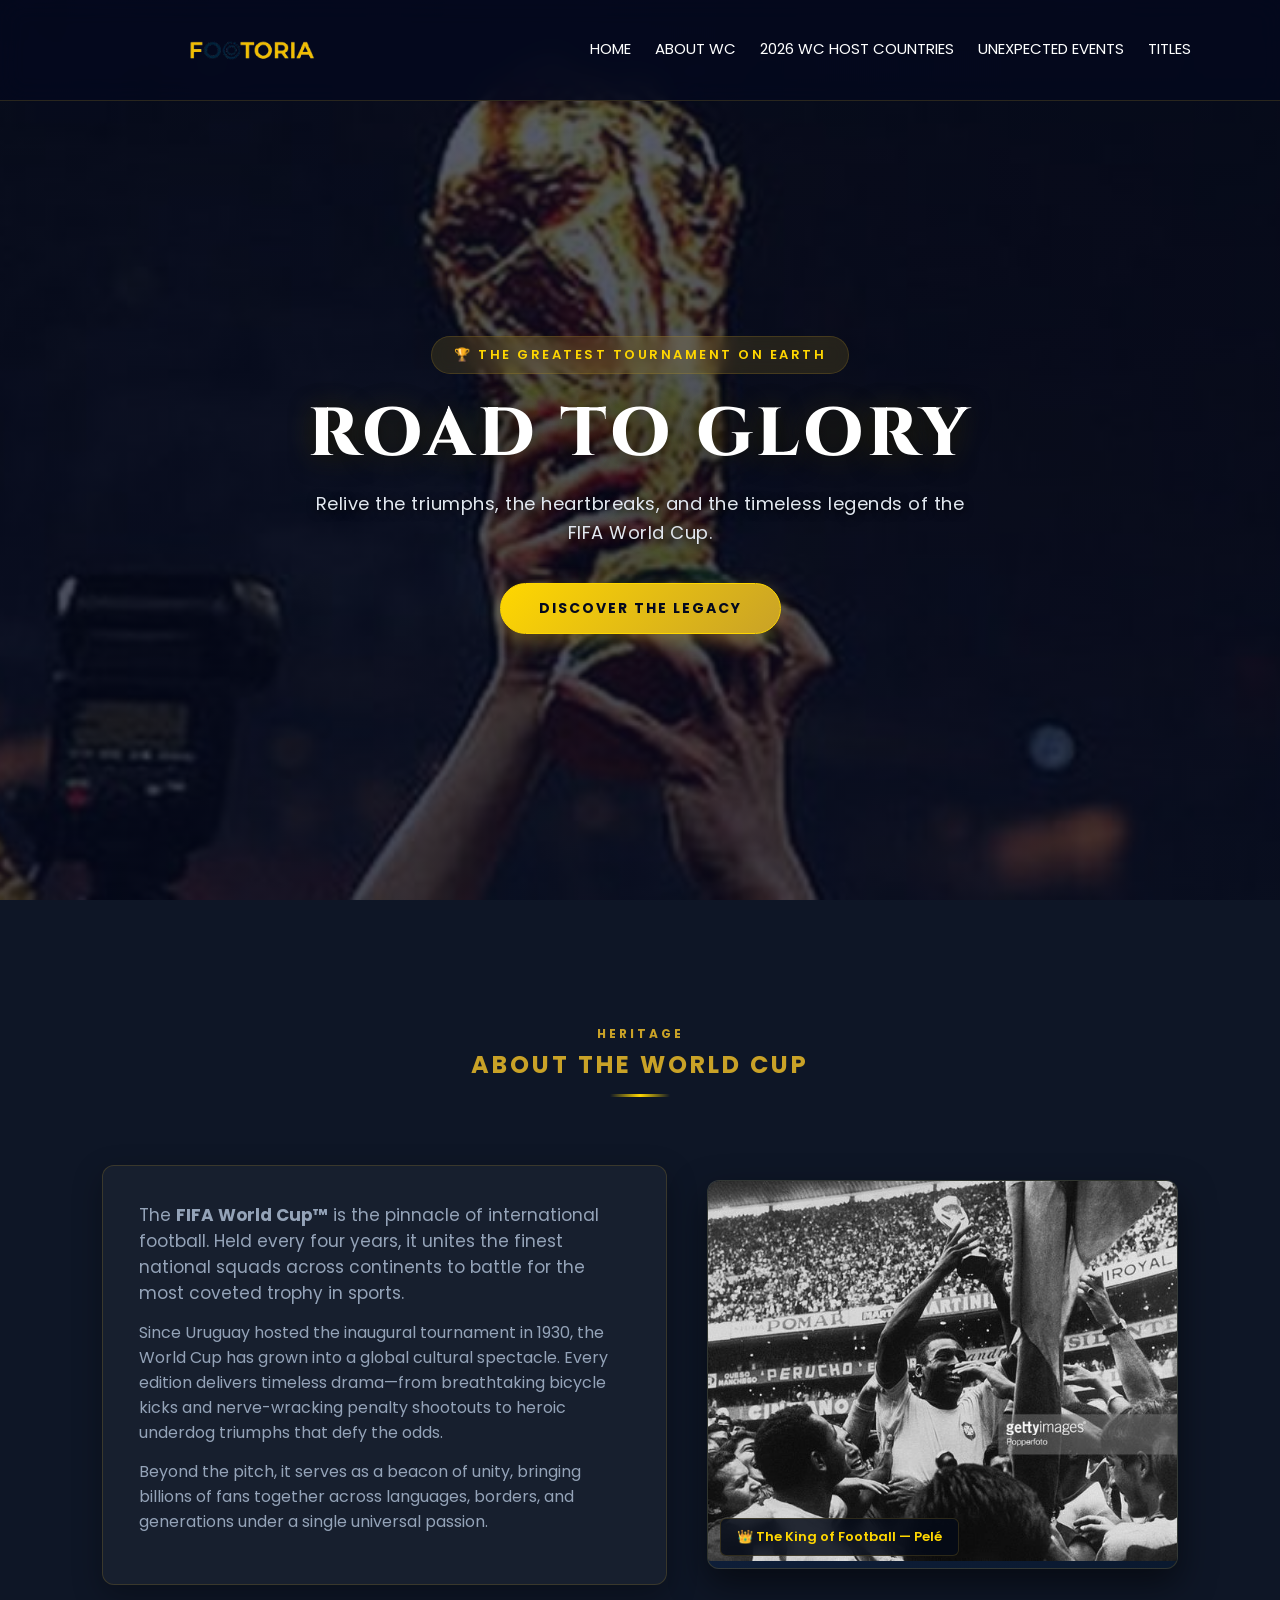
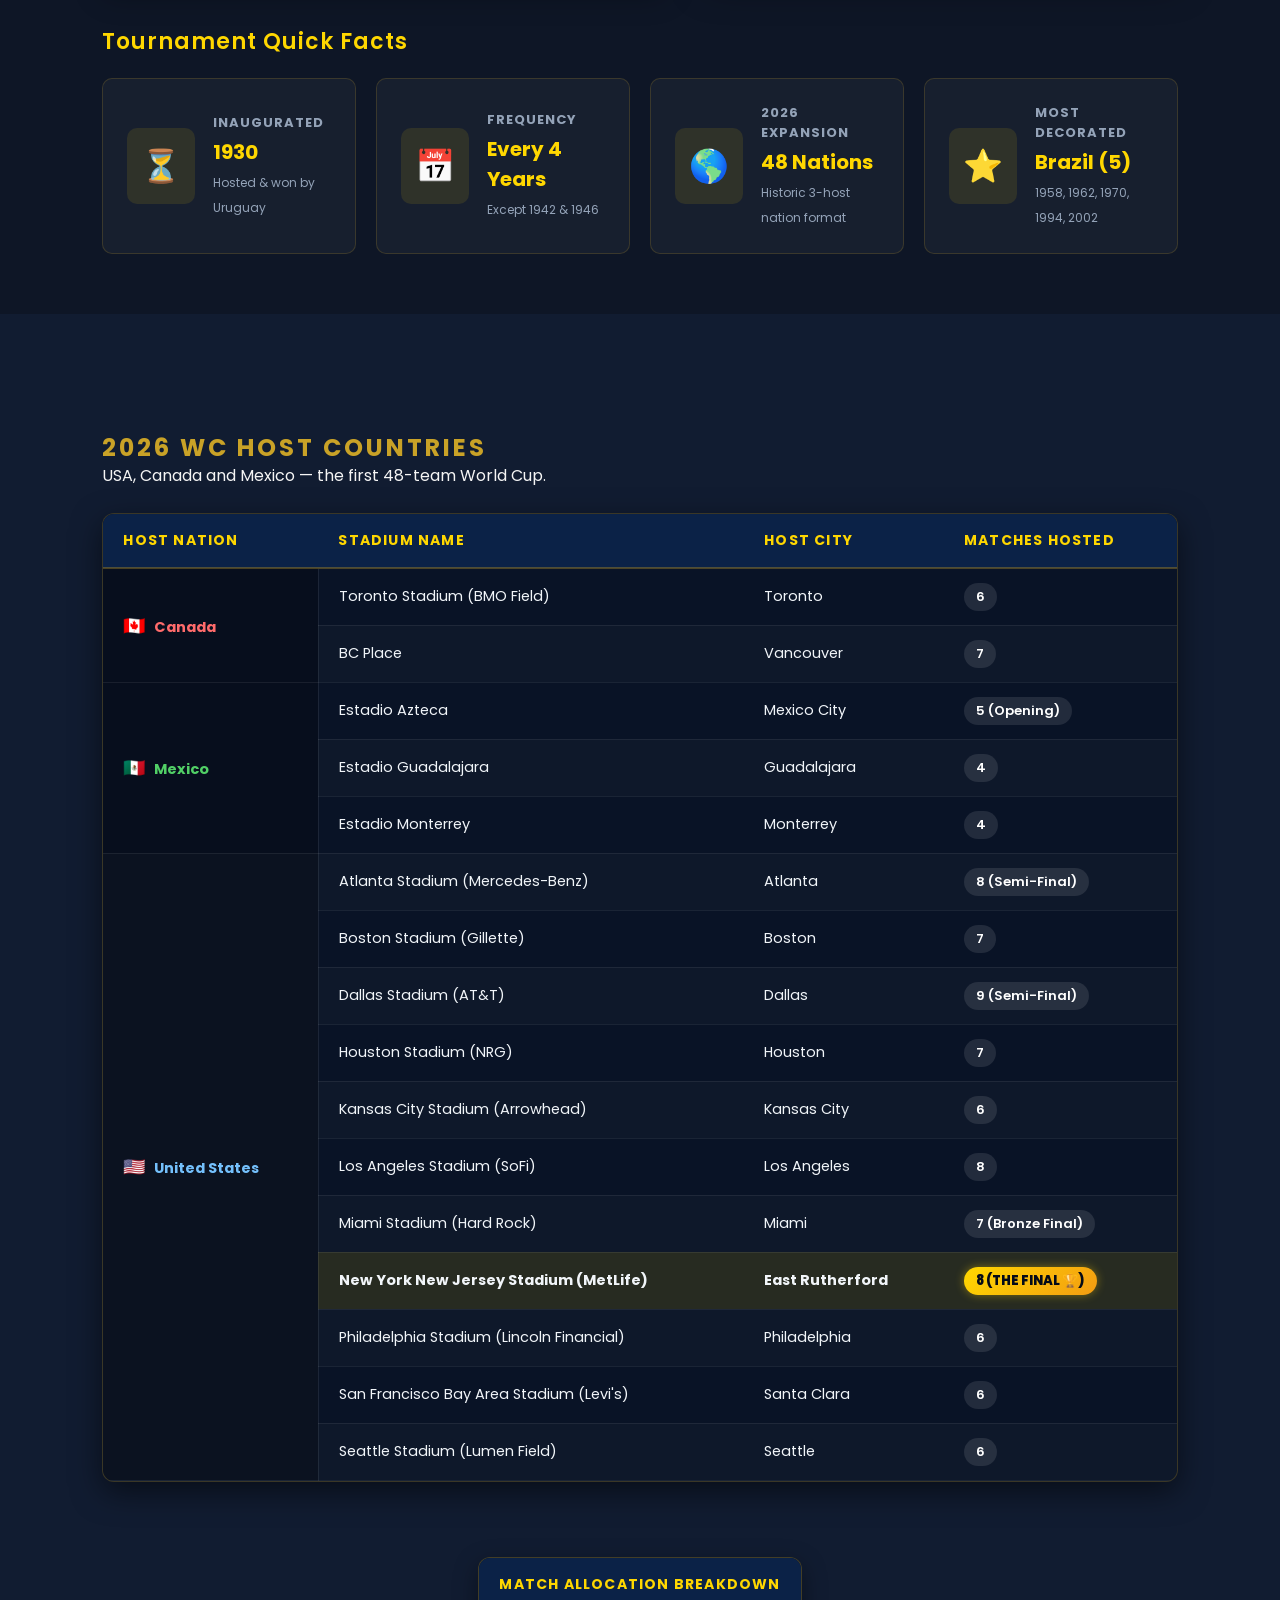
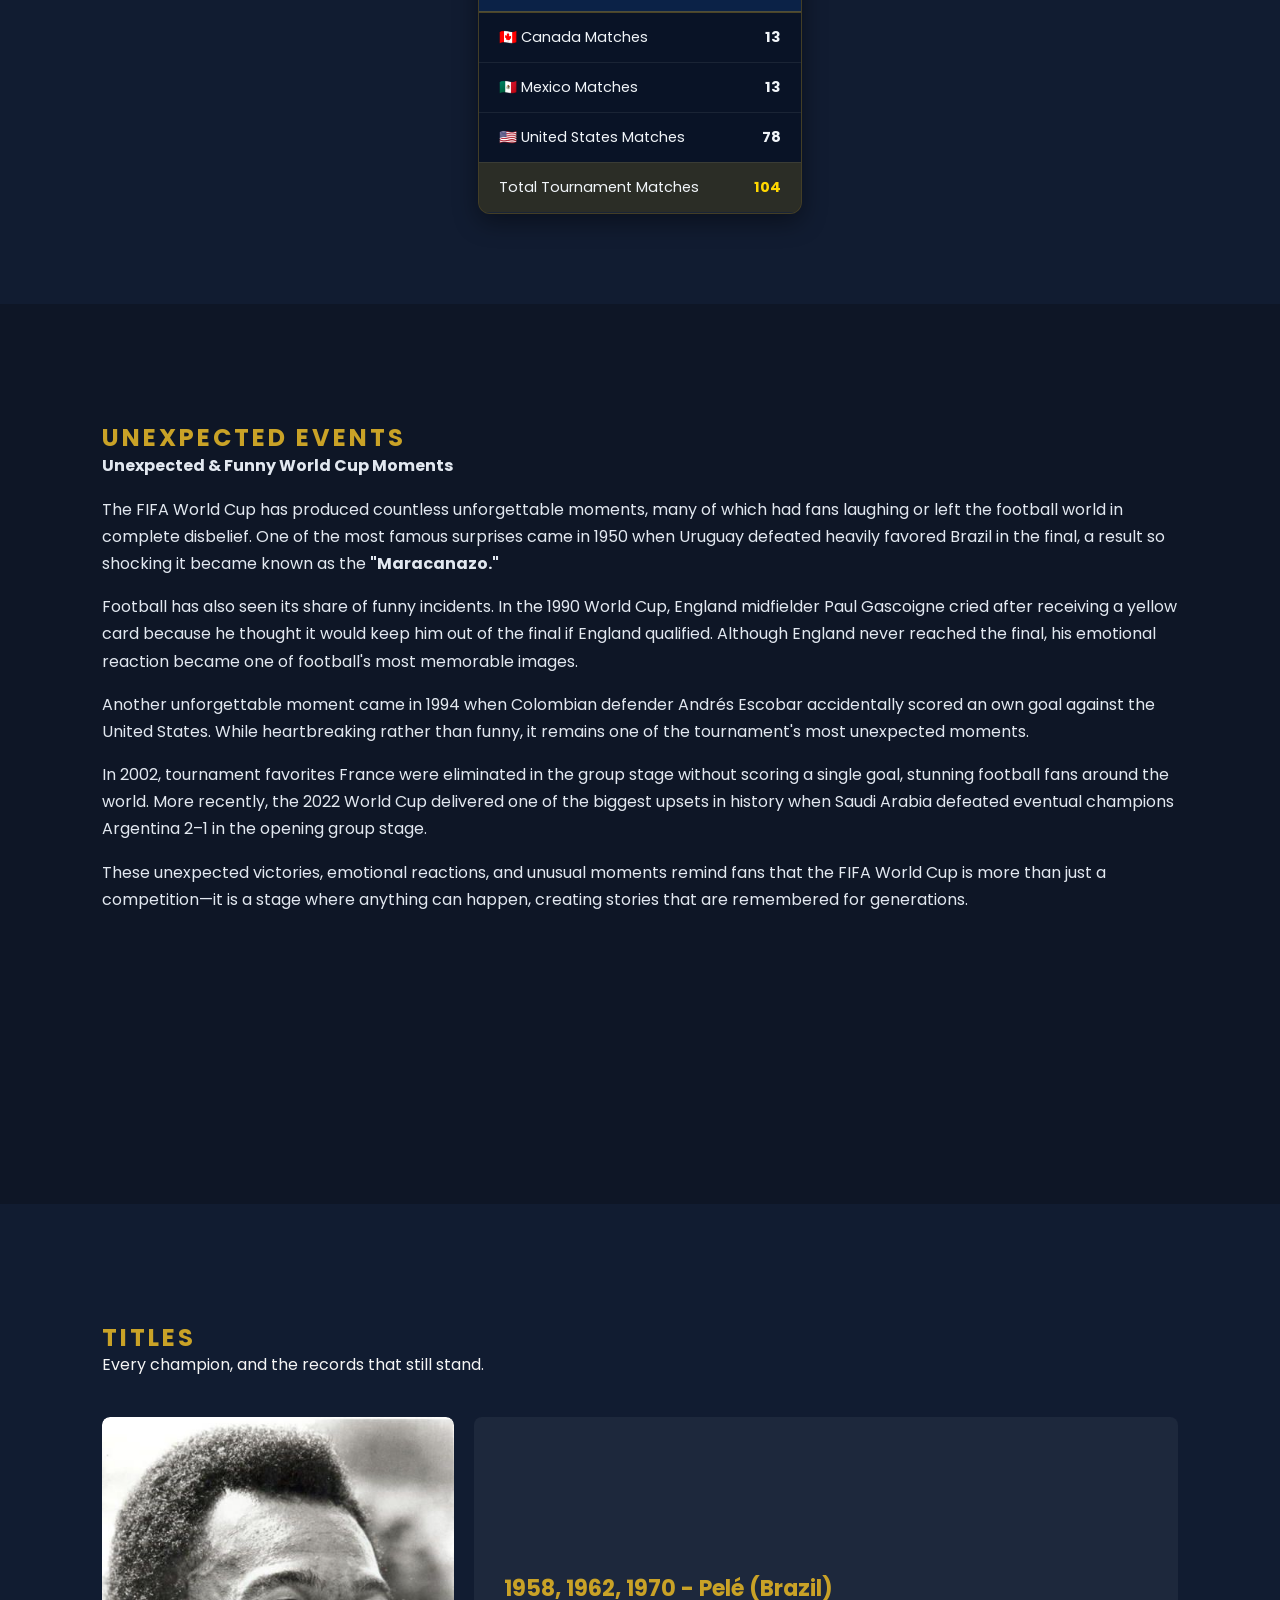
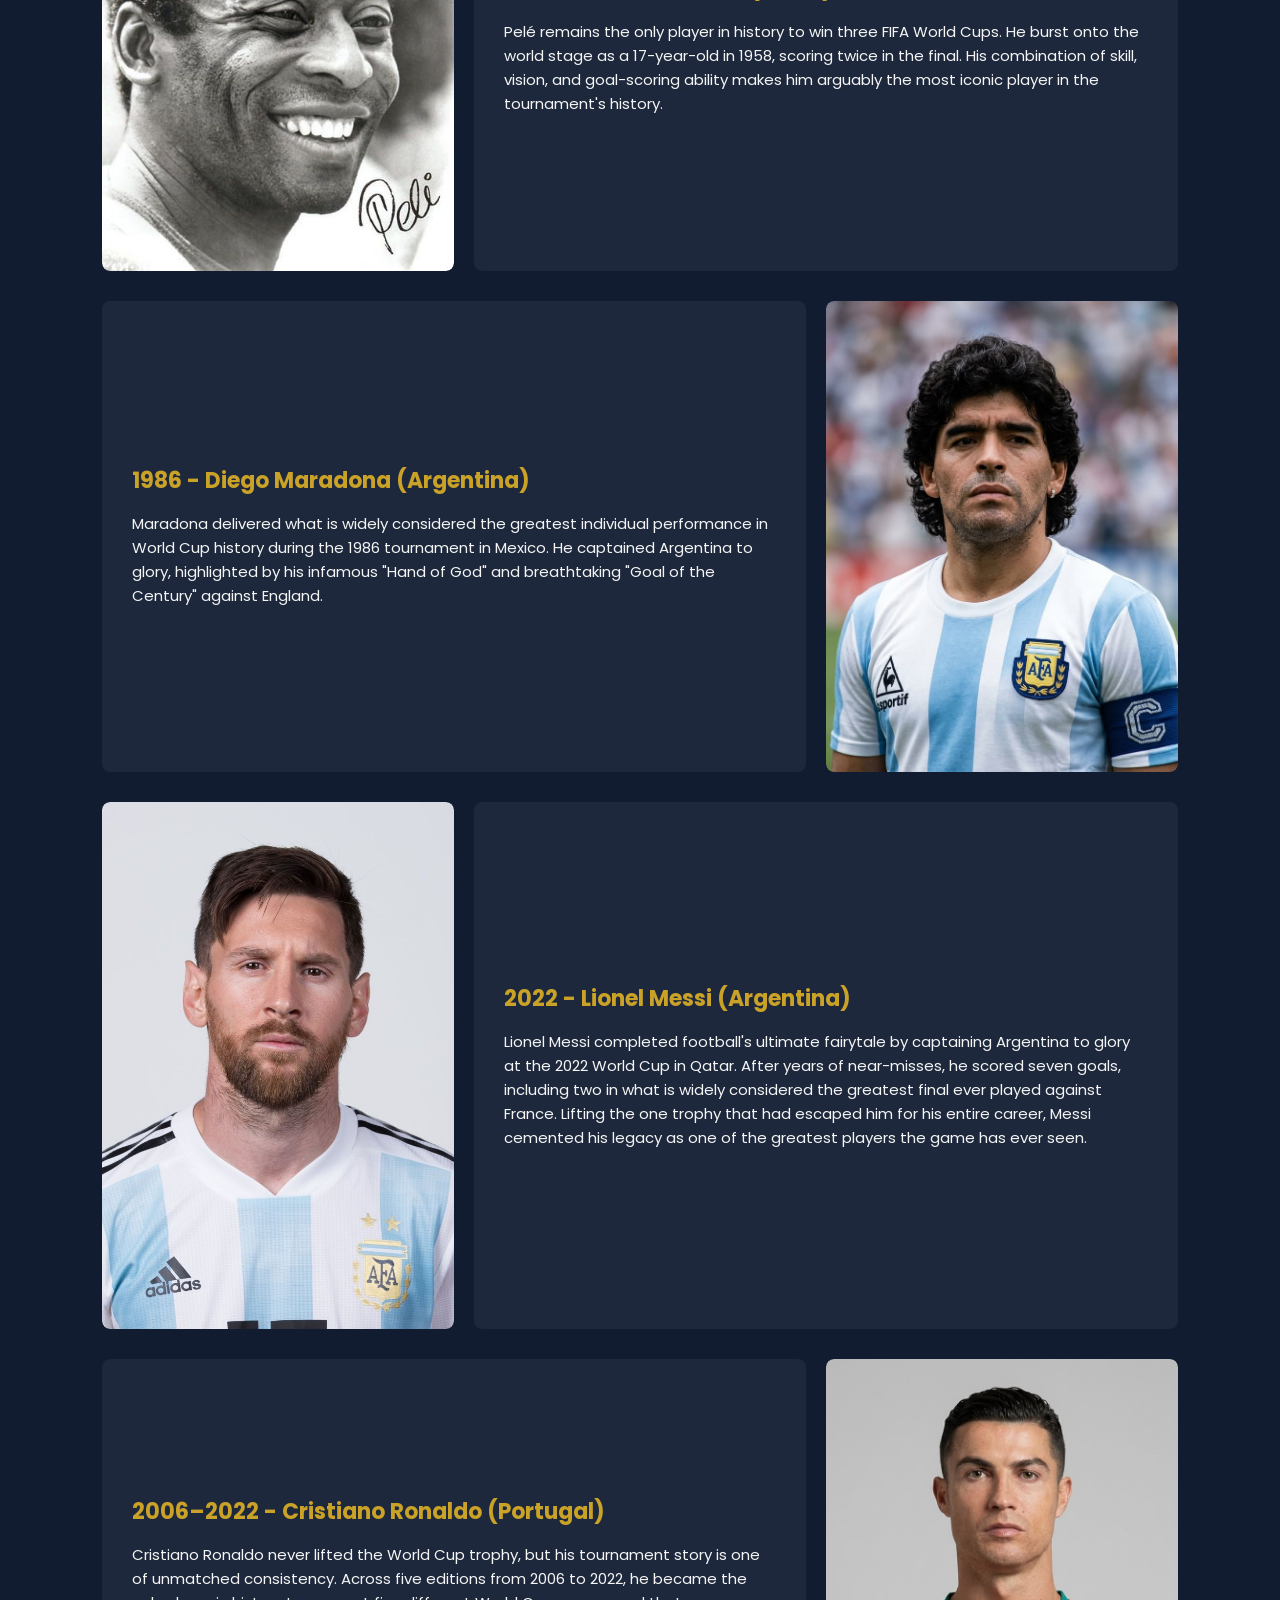
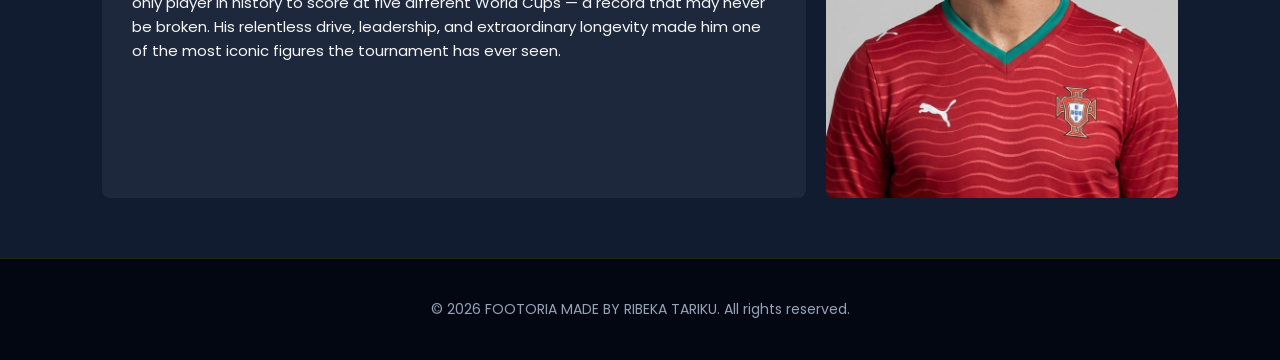
==== commit 2525cac3: "Polished hero typography, spacing, badge, and gold button" ====
--- a/index.html
+++ b/index.html
@@ -4,10 +4,10 @@
     <meta charset="UTF-8">
     <meta name="viewport" content="width=device-width, initial-scale=1.0">
     <title>FOOTORIA</title>
-    <link rel="stylesheet" href="style.css">
+    <link rel="stylesheet" href="style.css?v=3">
     <link rel="preconnect" href="https://fonts.googleapis.com">
     <link rel="preconnect" href="https://fonts.gstatic.com" crossorigin>
-    <link href="https://fonts.googleapis.com/css2?family=Noto+Sans:ital,wght@0,100..900;1,100..900&family=Poppins:wght@600&display=swap" rel="stylesheet">
+    <link href="https://fonts.googleapis.com/css2?family=Cinzel:wght@600;700;800;900&family=Noto+Sans:ital,wght@0,100..900;1,100..900&family=Poppins:wght@400;500;600;700;800&display=swap" rel="stylesheet">
 </head>
 <body>
 
@@ -26,8 +26,9 @@
     </nav>
 
     <div class="text-box">
-        <h1>-ROAD TO GLORY-</h1>
-        <p>-THE GREATEST TOURNAMENT TO EVER EXIST-</p>
+        <span class="hero-badge">🏆 THE GREATEST TOURNAMENT ON EARTH</span>
+        <h1>ROAD TO GLORY</h1>
+        <p>Relive the triumphs, the heartbreaks, and the timeless legends of the FIFA World Cup.</p>
         <a href="#about-wc" class="hero-btn">DISCOVER THE LEGACY</a>
     </div>
 </section>
--- a/style.css
+++ b/style.css
@@ -71,13 +71,15 @@
   min-height: 100vh;
   width: 100%;
   background-image:
-    linear-gradient(rgba(4, 9, 30, 0.7), rgba(4, 9, 30, 0.7)), url("WC.jpg");
+    linear-gradient(rgba(4, 9, 30, 0.65), rgba(4, 9, 30, 0.75)), url("WC.jpg");
   background-position: center;
   background-size: cover;
   position: relative;
-  padding: 80px 16px 0;
-  display: grid;
-  grid-template-rows: auto 1fr;
+  padding: 130px 20px 60px;
+  display: flex;
+  flex-direction: column;
+  justify-content: center;
+  align-items: center;
 }
 
 nav {
@@ -154,38 +156,77 @@
   width: 90%;
   max-width: 900px;
   color: #fff;
-  place-self: center;
   text-align: center;
   padding: 0 10px;
+  display: flex;
+  flex-direction: column;
+  align-items: center;
+}
+
+.hero-badge {
+  display: inline-flex;
+  align-items: center;
+  gap: 8px;
+  background: rgba(201, 162, 39, 0.15);
+  border: 1px solid var(--card-border);
+  color: var(--gold-primary);
+  font-size: 13px;
+  font-weight: 600;
+  letter-spacing: 2.5px;
+  padding: 8px 22px;
+  border-radius: 50px;
+  text-transform: uppercase;
+  margin-bottom: 22px;
+  backdrop-filter: blur(8px);
+  -webkit-backdrop-filter: blur(8px);
 }
 
 .text-box h1 {
-  font-size: 62px;
-  line-height: 1.1;
+  font-family: "Cinzel", "Poppins", sans-serif;
+  font-size: clamp(38px, 6vw, 68px);
+  font-weight: 800;
+  letter-spacing: 4px;
+  line-height: 1.15;
+  text-transform: uppercase;
+  color: #fff;
+  text-shadow: 0 4px 25px rgba(0, 0, 0, 0.8), 0 0 30px rgba(255, 215, 0, 0.2);
+  margin-bottom: 16px;
   overflow-wrap: break-word;
 }
 
 .text-box p {
-  margin: 10px 0 40px;
-  font-size: 15px;
-  color: #fff;
+  margin: 0 0 36px;
+  font-size: clamp(15px, 1.8vw, 18px);
+  color: #e2e8f0;
+  max-width: 650px;
+  line-height: 1.6;
+  letter-spacing: 0.5px;
+  text-shadow: 0 2px 10px rgba(0, 0, 0, 0.9);
 }
 
 .hero-btn {
   display: inline-block;
   text-decoration: none;
-  color: #fff;
-  border: 1px solid #fff;
-  padding: 12px 34px;
-  font-size: 13px;
-  background: transparent;
+  color: #04091e;
+  background: linear-gradient(135deg, var(--gold-primary), var(--gold-secondary));
+  border: 1px solid var(--gold-primary);
+  padding: 14px 38px;
+  font-size: 14px;
+  font-weight: 700;
+  letter-spacing: 2px;
+  text-transform: uppercase;
+  border-radius: 50px;
   cursor: pointer;
+  box-shadow: 0 6px 20px rgba(201, 162, 39, 0.35);
+  transition: var(--transition-smooth);
 }
 
 .hero-btn:hover {
-  border: 1px solid #0b1d6a;
-  background: #0b1d6a;
-  transition: 1s;
+  transform: translateY(-3px);
+  box-shadow: 0 10px 30px rgba(255, 215, 0, 0.5);
+  filter: brightness(1.1);
+  color: #04091e;
+  border-color: #ffd700;
 }
 
 .panel {
@@ -465,7 +506,7 @@
 
 @media (max-width: 768px) {
   .header {
-    padding: 0 14px;
+    padding: 120px 16px 50px;
   }
 
   nav {
@@ -493,22 +534,31 @@
     padding: 8px 10px;
   }
 
+  .hero-badge {
+    font-size: 11px;
+    padding: 6px 16px;
+    letter-spacing: 1.5px;
+    margin-bottom: 16px;
+  }
+
   .text-box {
     width: 92%;
     padding: 0 12px;
   }
 
   .text-box h1 {
-    font-size: 40px;
+    font-size: 36px;
+    letter-spacing: 2px;
   }
 
   .text-box p {
     font-size: 14px;
-    margin: 10px 0 28px;
+    margin: 0 0 28px;
   }
 
   .hero-btn {
-    padding: 11px 26px;
+    padding: 12px 30px;
+    font-size: 13px;
   }
 
   .panel {
@@ -557,6 +607,10 @@
 }
 
 @media (max-width: 480px) {
+  .header {
+    padding: 110px 14px 40px;
+  }
+
   nav {
     padding: 16px 4%;
   }
@@ -577,11 +631,13 @@
   }
 
   .text-box h1 {
-    font-size: 32px;
+    font-size: 28px;
+    letter-spacing: 1.5px;
   }
 
   .text-box p {
     font-size: 13px;
+    margin: 0 0 22px;
   }
 
   .hero-btn {
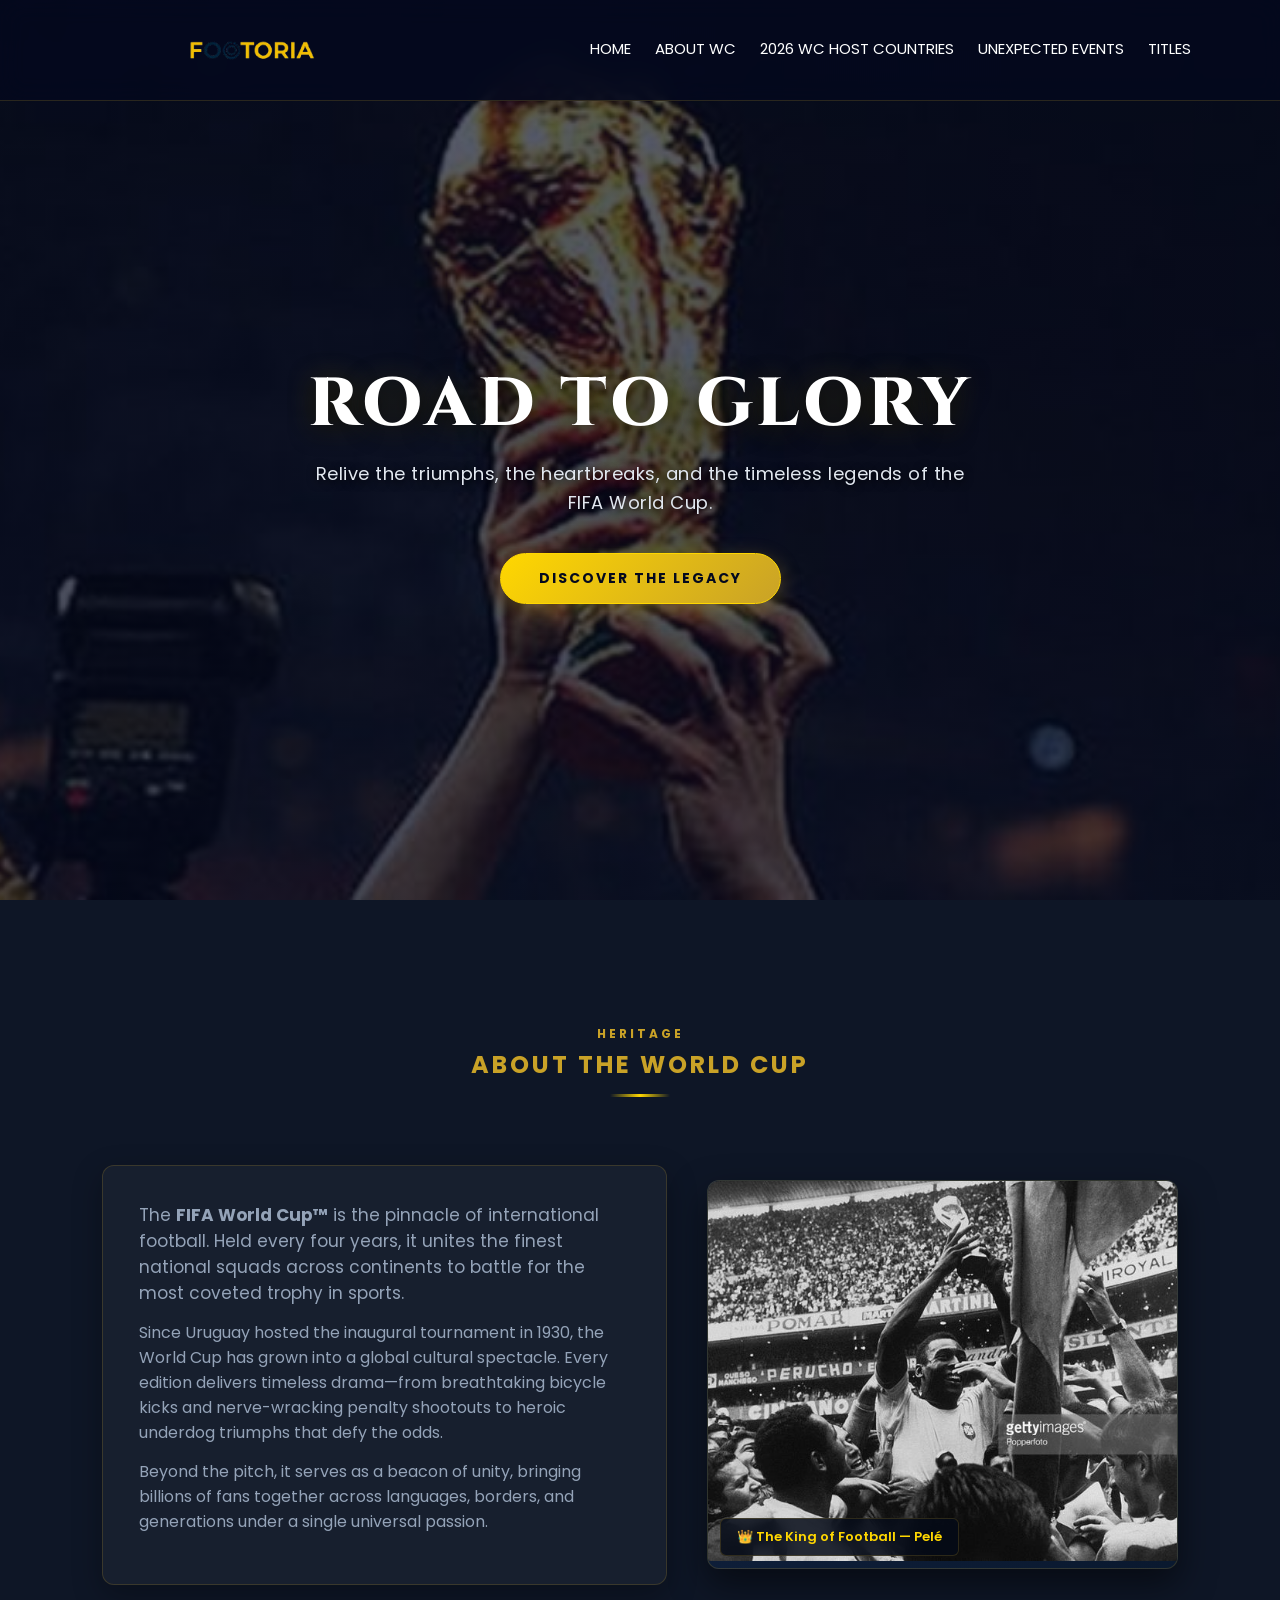
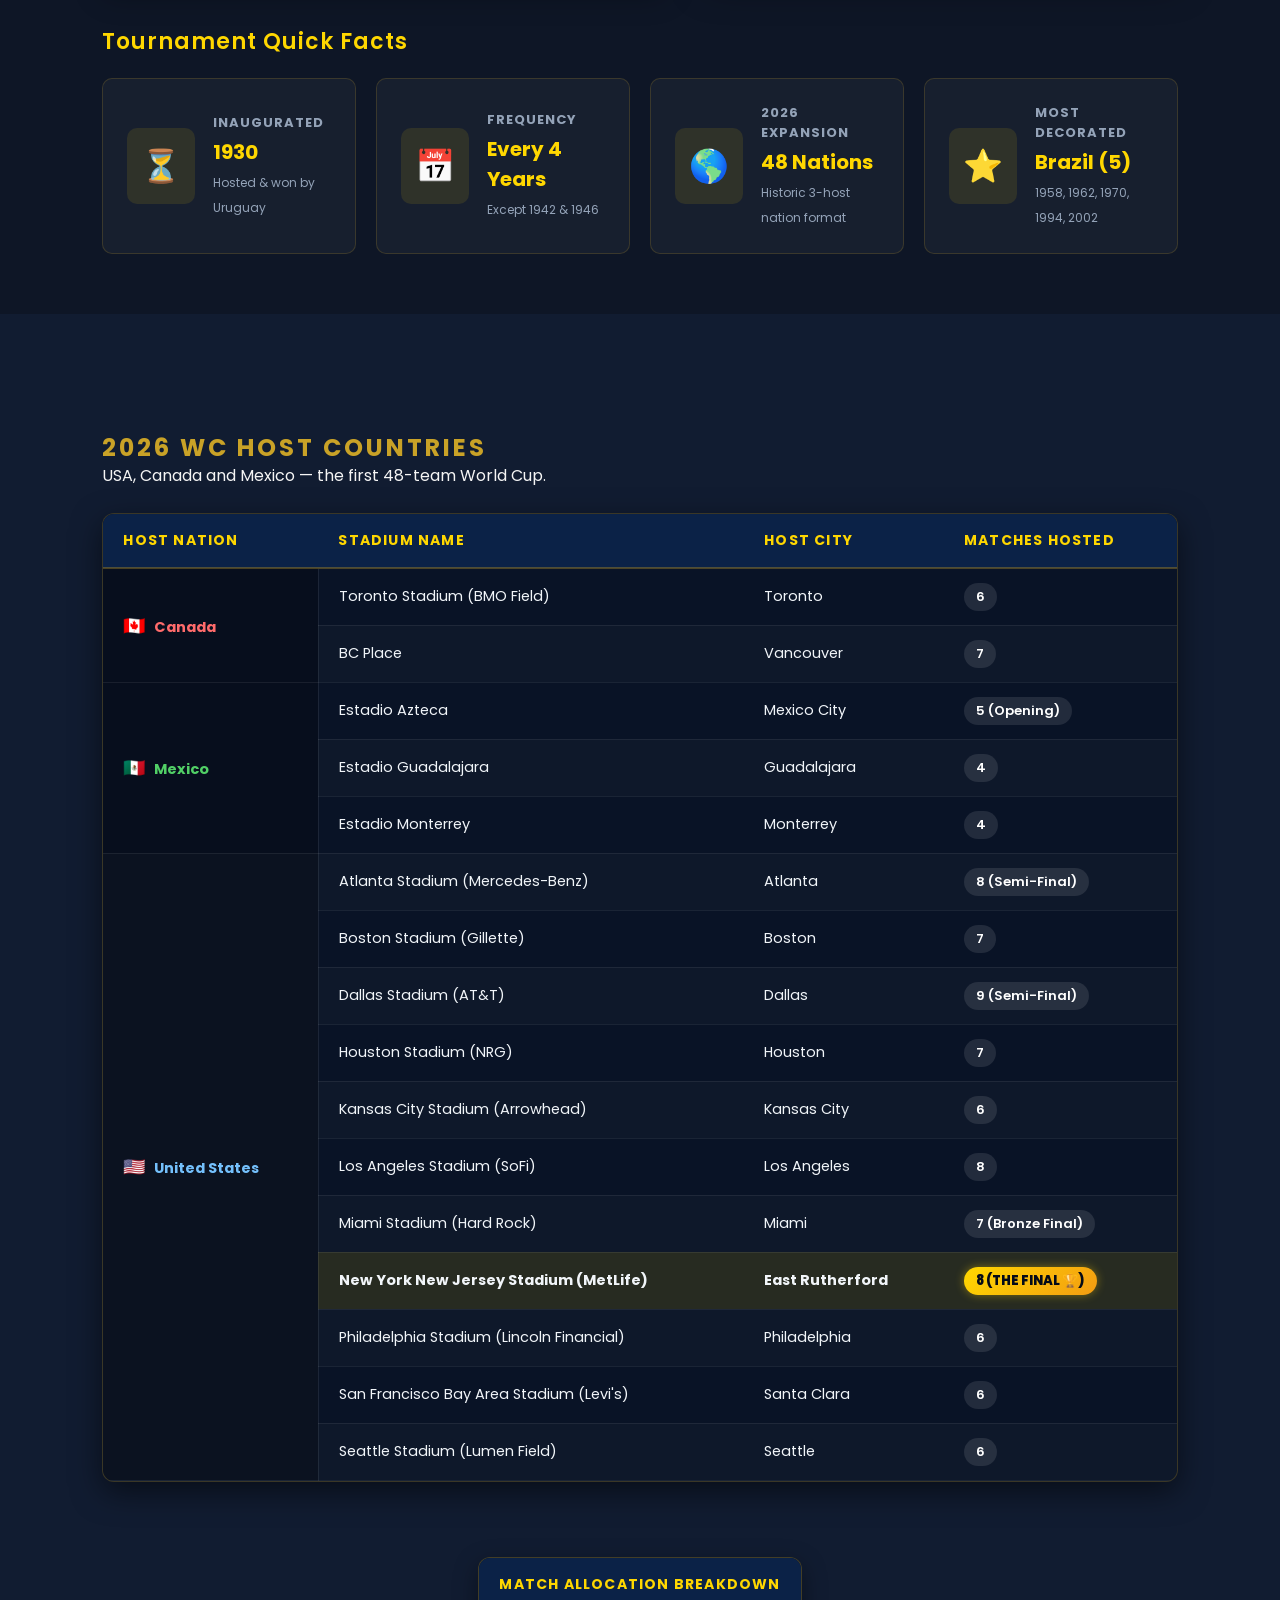
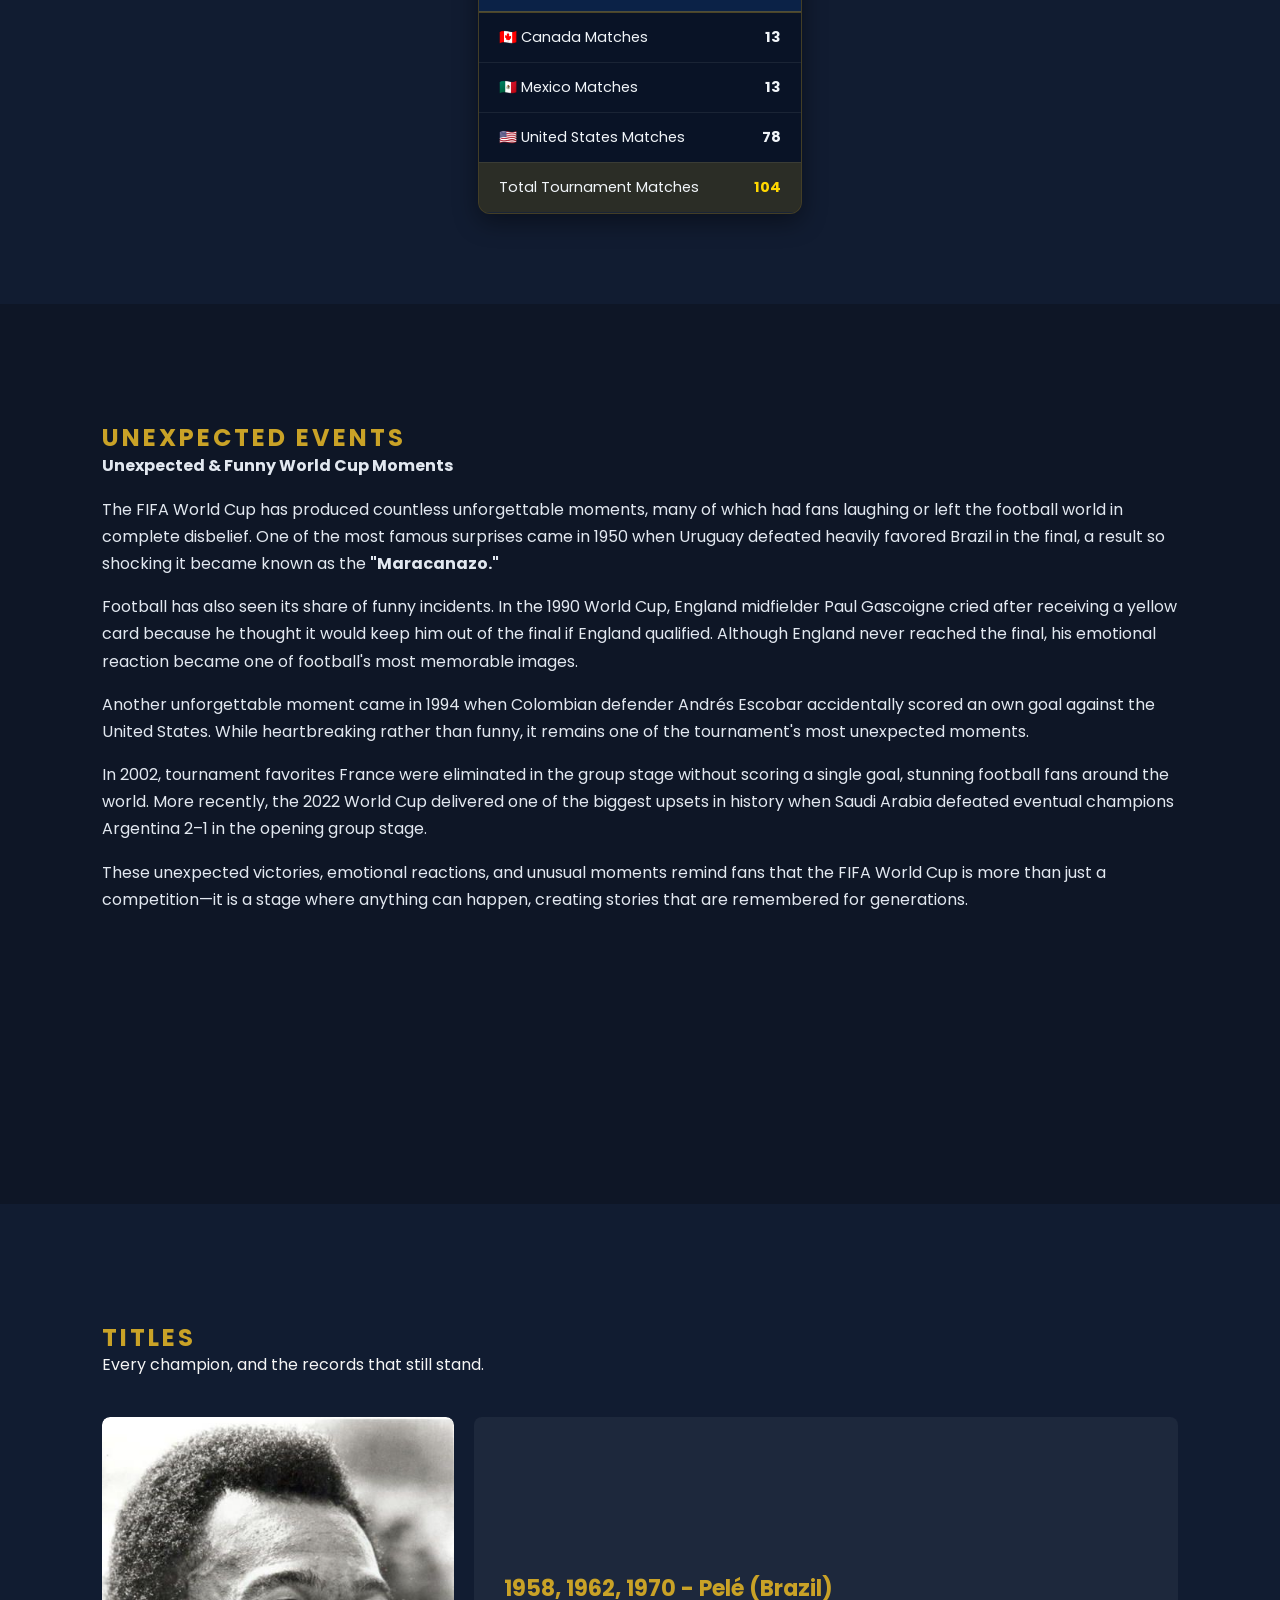
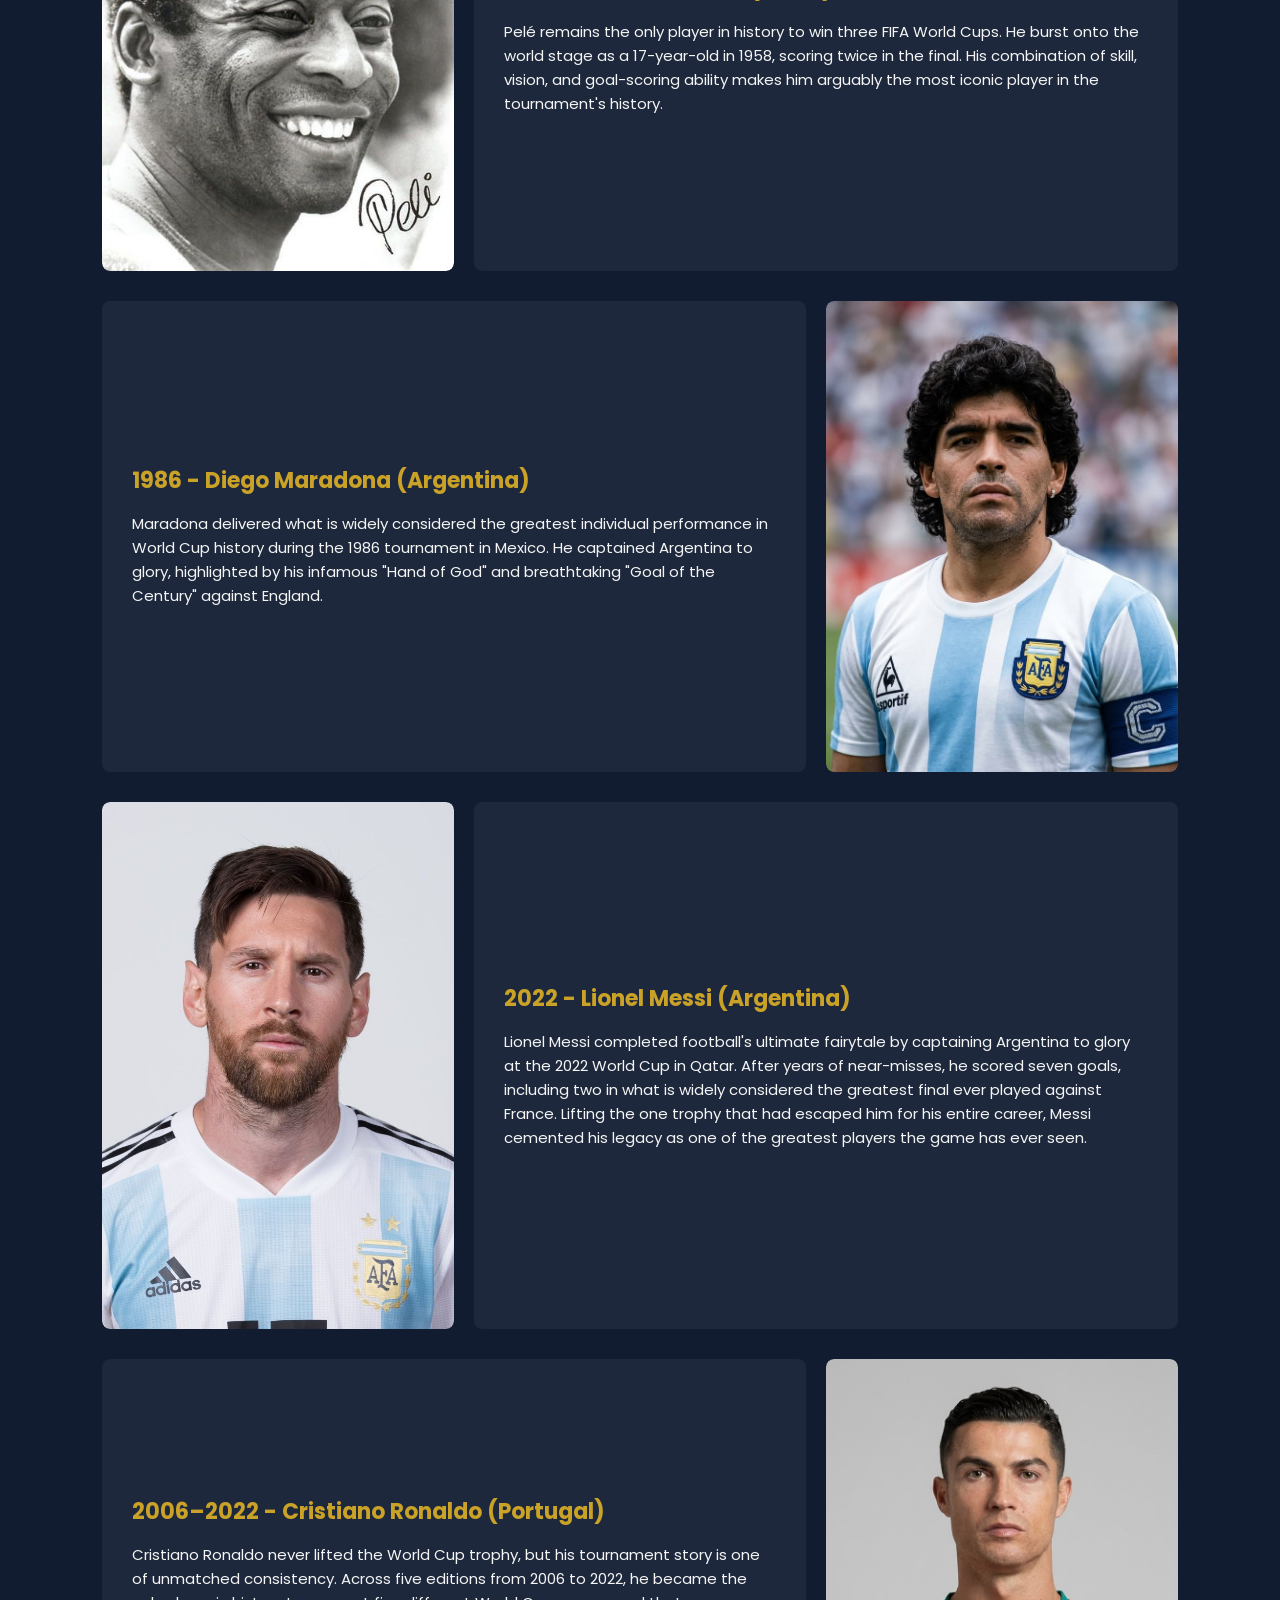
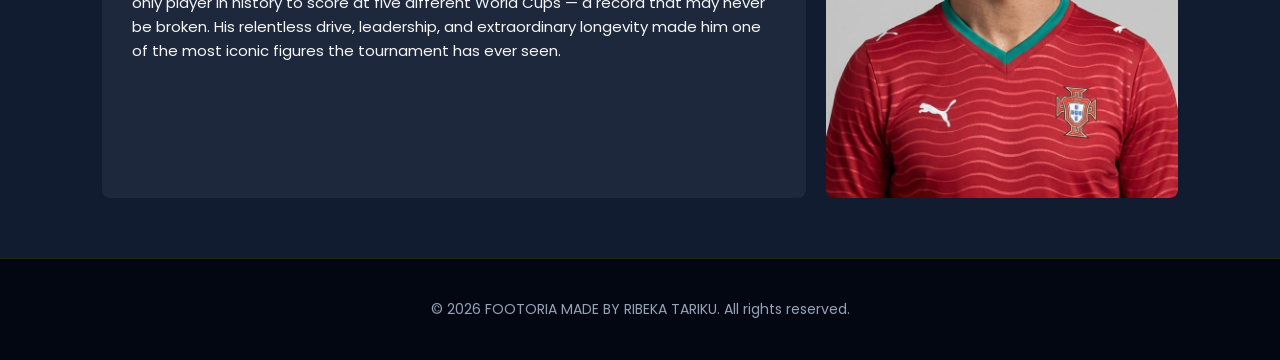
==== commit ea3649bd: "feat: remove landing page sections from index.html" ====
--- a/index.html
+++ b/index.html
@@ -1,5 +1,6 @@
 <!DOCTYPE html>
 <html lang="en">
+
 <head>
     <meta charset="UTF-8">
     <meta name="viewport" content="width=device-width, initial-scale=1.0">
@@ -7,301 +8,336 @@
     <link rel="stylesheet" href="style.css?v=3">
     <link rel="preconnect" href="https://fonts.googleapis.com">
     <link rel="preconnect" href="https://fonts.gstatic.com" crossorigin>
-    <link href="https://fonts.googleapis.com/css2?family=Cinzel:wght@600;700;800;900&family=Noto+Sans:ital,wght@0,100..900;1,100..900&family=Poppins:wght@400;500;600;700;800&display=swap" rel="stylesheet">
+    <link
+        href="https://fonts.googleapis.com/css2?family=Cinzel:wght@600;700;800;900&family=Noto+Sans:ital,wght@0,100..900;1,100..900&family=Poppins:wght@400;500;600;700;800&display=swap"
+        rel="stylesheet">
 </head>
+
 <body>
 
-<section class="header" id="home">
-    <nav>
-        <img src="logo1.png" alt="Footoria logo" class="nav-logo">
-        <div class="nav-links">
-            <ul>
-                <li><a href="#home">HOME</a></li>
-                <li><a href="#about-wc">ABOUT WC</a></li>
-                <li><a href="#host-countries">2026 WC HOST COUNTRIES</a></li>
-                <li><a href="#unexpected-events">UNEXPECTED EVENTS</a></li>
-                <li><a href="#titles">TITLES</a></li>
-            </ul>
-        </div>
-    </nav>
-
-    <div class="text-box">
-        <span class="hero-badge">🏆 THE GREATEST TOURNAMENT ON EARTH</span>
-        <h1>ROAD TO GLORY</h1>
-        <p>Relive the triumphs, the heartbreaks, and the timeless legends of the FIFA World Cup.</p>
-        <a href="#about-wc" class="hero-btn">DISCOVER THE LEGACY</a>
-    </div>
-</section>
-
-<main>
-    <section id="about-wc" class="panel">
-        <div class="section-header">
-            <span class="section-tag">HERITAGE</span>
-            <h2>About The World Cup</h2>
-            <div class="gold-divider"></div>
-        </div>
-
-        <div class="about-grid">
-            <div class="about-text-card">
-                <p class="lead-text">
-                    The <strong>FIFA World Cup™</strong> is the pinnacle of international football. Held every four years, it unites the finest national squads across continents to battle for the most coveted trophy in sports.
-                </p>
-                <p>
-                    Since Uruguay hosted the inaugural tournament in 1930, the World Cup has grown into a global cultural spectacle. Every edition delivers timeless drama—from breathtaking bicycle kicks and nerve-wracking penalty shootouts to heroic underdog triumphs that defy the odds.
-                </p>
-                <p>
-                    Beyond the pitch, it serves as a beacon of unity, bringing billions of fans together across languages, borders, and generations under a single universal passion.
-                </p>
-            </div>
-
-            <div class="about-visual-card">
-                <div class="panel-img-frame">
-                    <img src="pele.jpg" alt="Pelé celebrating his historic World Cup triumph" class="panel-img" onerror="this.src='https://images.unsplash.com/photo-1508098682722-e99c43a406b2?auto=format&fit=crop&w=800&q=80'">
-                    <div class="img-caption-badge">
-                        <span>👑 The King of Football — Pelé</span>
-                    </div>
-                </div>
-            </div>
-        </div>
-
-        <div class="facts-section">
-            <h3 class="subsection-title">Tournament Quick Facts</h3>
-            <div class="facts-grid">
-                <div class="fact-card">
-                    <div class="fact-icon">⏳</div>
-                    <div class="fact-data">
-                        <h4>Inaugurated</h4>
-                        <p class="fact-highlight">1930</p>
-                        <span>Hosted & won by Uruguay</span>
-                    </div>
-                </div>
-
-                <div class="fact-card">
-                    <div class="fact-icon">📅</div>
-                    <div class="fact-data">
-                        <h4>Frequency</h4>
-                        <p class="fact-highlight">Every 4 Years</p>
-                        <span>Except 1942 & 1946</span>
-                    </div>
-                </div>
-
-                <div class="fact-card">
-                    <div class="fact-icon">🌎</div>
-                    <div class="fact-data">
-                        <h4>2026 Expansion</h4>
-                        <p class="fact-highlight">48 Nations</p>
-                        <span>Historic 3-host nation format</span>
-                    </div>
-                </div>
-
-                <div class="fact-card">
-                    <div class="fact-icon">⭐</div>
-                    <div class="fact-data">
-                        <h4>Most Decorated</h4>
-                        <p class="fact-highlight">Brazil (5)</p>
-                        <span>1958, 1962, 1970, 1994, 2002</span>
-                    </div>
-                </div>
-            </div>
+    <section class="header" id="home">
+        <nav>
+            <img src="logo1.png" alt="Footoria logo" class="nav-logo">
+            <div class="nav-links">
+                <ul>
+                    <li><a href="#home">HOME</a></li>
+                    <li><a href="#about-wc">ABOUT WC</a></li>
+                    <li><a href="#host-countries">2026 WC HOST COUNTRIES</a></li>
+                    <li><a href="#unexpected-events">UNEXPECTED EVENTS</a></li>
+                    <li><a href="#titles">TITLES</a></li>
+                </ul>
+            </div>
+        </nav>
+
+        <div class="text-box">
+            <h1>ROAD TO GLORY</h1>
+            <p>Relive the triumphs, the heartbreaks, and the timeless legends of the FIFA World Cup.</p>
+            <a href="#about-wc" class="hero-btn">DISCOVER THE LEGACY</a>
         </div>
     </section>
 
-    <section id="host-countries" class="panel">
-        <h2>2026 WC Host Countries</h2>
-        <p>USA, Canada and Mexico — the first 48-team World Cup.</p>
-        <div class="table-responsive">
-            <table class="host-table">
-                <thead>
-                    <tr>
-                        <th scope="col">Host Nation</th>
-                        <th scope="col">Stadium Name</th>
-                        <th scope="col">Host City</th>
-                        <th scope="col">Matches Hosted</th>
-                    </tr>
-                </thead>
-                <tbody>
-                    <tr>
-                        <td rowspan="2" class="country-cell canada-cell">
-                            <span class="flag">🇨🇦</span> Canada
-                        </td>
-                        <td>Toronto Stadium (BMO Field)</td>
-                        <td>Toronto</td>
-                        <td><span class="badge-match">6</span></td>
-                    </tr>
-                    <tr>
-                        <td>BC Place</td>
-                        <td>Vancouver</td>
-                        <td><span class="badge-match">7</span></td>
-                    </tr>
-                    <tr>
-                        <td rowspan="3" class="country-cell mexico-cell">
-                            <span class="flag">🇲🇽</span> Mexico
-                        </td>
-                        <td>Estadio Azteca</td>
-                        <td>Mexico City</td>
-                        <td><span class="badge-match">5 (Opening)</span></td>
-                    </tr>
-                    <tr>
-                        <td>Estadio Guadalajara</td>
-                        <td>Guadalajara</td>
-                        <td><span class="badge-match">4</span></td>
-                    </tr>
-                    <tr>
-                        <td>Estadio Monterrey</td>
-                        <td>Monterrey</td>
-                        <td><span class="badge-match">4</span></td>
-                    </tr>
-                    <tr>
-                        <td rowspan="11" class="country-cell usa-cell">
-                            <span class="flag">🇺🇸</span> United States
-                        </td>
-                        <td>Atlanta Stadium (Mercedes-Benz)</td>
-                        <td>Atlanta</td>
-                        <td><span class="badge-match">8 (Semi-Final)</span></td>
-                    </tr>
-                    <tr>
-                        <td>Boston Stadium (Gillette)</td>
-                        <td>Boston</td>
-                        <td><span class="badge-match">7</span></td>
-                    </tr>
-                    <tr>
-                        <td>Dallas Stadium (AT&T)</td>
-                        <td>Dallas</td>
-                        <td><span class="badge-match">9 (Semi-Final)</span></td>
-                    </tr>
-                    <tr>
-                        <td>Houston Stadium (NRG)</td>
-                        <td>Houston</td>
-                        <td><span class="badge-match">7</span></td>
-                    </tr>
-                    <tr>
-                        <td>Kansas City Stadium (Arrowhead)</td>
-                        <td>Kansas City</td>
-                        <td><span class="badge-match">6</span></td>
-                    </tr>
-                    <tr>
-                        <td>Los Angeles Stadium (SoFi)</td>
-                        <td>Los Angeles</td>
-                        <td><span class="badge-match">8</span></td>
-                    </tr>
-                    <tr>
-                        <td>Miami Stadium (Hard Rock)</td>
-                        <td>Miami</td>
-                        <td><span class="badge-match">7 (Bronze Final)</span></td>
-                    </tr>
-                    <tr class="final-row">
-                        <td><strong>New York New Jersey Stadium (MetLife)</strong></td>
-                        <td><strong>East Rutherford</strong></td>
-                        <td><span class="badge-match badge-gold">8 (THE FINAL 🏆)</span></td>
-                    </tr>
-                    <tr>
-                        <td>Philadelphia Stadium (Lincoln Financial)</td>
-                        <td>Philadelphia</td>
-                        <td><span class="badge-match">6</span></td>
-                    </tr>
-                    <tr>
-                        <td>San Francisco Bay Area Stadium (Levi's)</td>
-                        <td>Santa Clara</td>
-                        <td><span class="badge-match">6</span></td>
-                    </tr>
-                    <tr>
-                        <td>Seattle Stadium (Lumen Field)</td>
-                        <td>Seattle</td>
-                        <td><span class="badge-match">6</span></td>
-                    </tr>
-                </tbody>
-            </table>
-        </div>
-        <div class="summary-table-wrap">
-            <table class="summary-table">
-                <thead>
-                    <tr>
-                        <th colspan="2">Match Allocation Breakdown</th>
-                    </tr>
-                </thead>
-                <tbody>
-                    <tr>
-                        <td>🇨🇦 Canada Matches</td>
-                        <td><strong>13</strong></td>
-                    </tr>
-                    <tr>
-                        <td>🇲🇽 Mexico Matches</td>
-                        <td><strong>13</strong></td>
-                    </tr>
-                    <tr>
-                        <td>🇺🇸 United States Matches</td>
-                        <td><strong>78</strong></td>
-                    </tr>
-                    <tr class="total-row">
-                        <td>Total Tournament Matches</td>
-                        <td class="gold-text"><strong>104</strong></td>
-                    </tr>
-                </tbody>
-            </table>
-        </div>
-    </section>
-
-    <section id="unexpected-events" class="panel">
-        <h2>Unexpected Events</h2>
-        <p><strong>Unexpected &amp; Funny World Cup Moments</strong></p>
-        <p>The FIFA World Cup has produced countless unforgettable moments, many of which had fans laughing or left the football world in complete disbelief. One of the most famous surprises came in 1950 when Uruguay defeated heavily favored Brazil in the final, a result so shocking it became known as the <strong>"Maracanazo."</strong></p>
-        <p>Football has also seen its share of funny incidents. In the 1990 World Cup, England midfielder Paul Gascoigne cried after receiving a yellow card because he thought it would keep him out of the final if England qualified. Although England never reached the final, his emotional reaction became one of football's most memorable images.</p>
-        <p>Another unforgettable moment came in 1994 when Colombian defender Andrés Escobar accidentally scored an own goal against the United States. While heartbreaking rather than funny, it remains one of the tournament's most unexpected moments.</p>
-        <p>In 2002, tournament favorites France were eliminated in the group stage without scoring a single goal, stunning football fans around the world. More recently, the 2022 World Cup delivered one of the biggest upsets in history when Saudi Arabia defeated eventual champions Argentina 2–1 in the opening group stage.</p>
-        <p>These unexpected victories, emotional reactions, and unusual moments remind fans that the FIFA World Cup is more than just a competition—it is a stage where anything can happen, creating stories that are remembered for generations.</p>
-    </section>
-
-    <section id="titles" class="panel">
-        <h2>Titles</h2>
-        <p>Every champion, and the records that still stand.</p>
-
-        <div class="cards-container">
-            <div class="player-card">
-                <div class="card-img">
-                    <img src="Pele_  Vision in practice.jpg" alt="Pelé smiling">
-                </div>
-                <div class="card-content">
-                    <h3>1958, 1962, 1970 - Pelé (Brazil)</h3>
-                    <p>Pelé remains the only player in history to win three FIFA World Cups. He burst onto the world stage as a 17-year-old in 1958, scoring twice in the final. His combination of skill, vision, and goal-scoring ability makes him arguably the most iconic player in the tournament's history.</p>
-                </div>
-            </div>
-
-            <div class="player-card">
-                <div class="card-content">
-                    <h3>1986 - Diego Maradona (Argentina)</h3>
-                    <p>Maradona delivered what is widely considered the greatest individual performance in World Cup history during the 1986 tournament in Mexico. He captained Argentina to glory, highlighted by his infamous "Hand of God" and breathtaking "Goal of the Century" against England.</p>
-                </div>
-                <div class="card-img">
-                    <img src="DIEGO ARMANDO MARADONA.jpg" alt="Diego Maradona in his national jersey">
-                </div>
-            </div>
-
-            <div class="player-card">
-                <div class="card-img">
-                    <img src="MESSI.jpg" alt="Lionel Messi">
-                </div>
-                <div class="card-content">
-                    <h3>2022 - Lionel Messi (Argentina)</h3>
-                    <p>Lionel Messi completed football's ultimate fairytale by captaining Argentina to glory at the 2022 World Cup in Qatar. After years of near-misses, he scored seven goals, including two in what is widely considered the greatest final ever played against France. Lifting the one trophy that had escaped him for his entire career, Messi cemented his legacy as one of the greatest players the game has ever seen.</p>
-                </div>
-            </div>
-
-            <div class="player-card">
-                <div class="card-content">
-                    <h3>2006–2022 - Cristiano Ronaldo (Portugal)</h3>
-                    <p>Cristiano Ronaldo never lifted the World Cup trophy, but his tournament story is one of unmatched consistency. Across five editions from 2006 to 2022, he became the only player in history to score at five different World Cups — a record that may never be broken. His relentless drive, leadership, and extraordinary longevity made him one of the most iconic figures the tournament has ever seen.</p>
-                </div>
-                <div class="card-img">
-                    <img src="Cristiano Ronaldo.jpg" alt="Cristiano Ronaldo in his national jersey">
-                </div>
-            </div>
-        </div>
-    </section>
-
-    <footer class="footer">
-        <p>&copy; 2026 FOOTORIA MADE BY RIBEKA TARIKU. All rights reserved.</p>
-    </footer>
-</main>
+    <main>
+        <section id="about-wc" class="panel">
+            <div class="section-header">
+                <span class="section-tag">HERITAGE</span>
+                <h2>About The World Cup</h2>
+                <div class="gold-divider"></div>
+            </div>
+
+            <div class="about-grid">
+                <div class="about-text-card">
+                    <p class="lead-text">
+                        The <strong>FIFA World Cup™</strong> is the pinnacle of international football. Held every four
+                        years, it unites the finest national squads across continents to battle for the most coveted
+                        trophy in sports.
+                    </p>
+                    <p>
+                        Since Uruguay hosted the inaugural tournament in 1930, the World Cup has grown into a global
+                        cultural spectacle. Every edition delivers timeless drama—from breathtaking bicycle kicks and
+                        nerve-wracking penalty shootouts to heroic underdog triumphs that defy the odds.
+                    </p>
+                    <p>
+                        Beyond the pitch, it serves as a beacon of unity, bringing billions of fans together across
+                        languages, borders, and generations under a single universal passion.
+                    </p>
+                </div>
+
+                <div class="about-visual-card">
+                    <div class="panel-img-frame">
+                        <img src="pele.jpg" alt="Pelé celebrating his historic World Cup triumph" class="panel-img"
+                            onerror="this.src='https://images.unsplash.com/photo-1508098682722-e99c43a406b2?auto=format&fit=crop&w=800&q=80'">
+                        <div class="img-caption-badge">
+                            <span>👑 The King of Football — Pelé</span>
+                        </div>
+                    </div>
+                </div>
+            </div>
+
+            <div class="facts-section">
+                <h3 class="subsection-title">Tournament Quick Facts</h3>
+                <div class="facts-grid">
+                    <div class="fact-card">
+                        <div class="fact-icon">⏳</div>
+                        <div class="fact-data">
+                            <h4>Inaugurated</h4>
+                            <p class="fact-highlight">1930</p>
+                            <span>Hosted & won by Uruguay</span>
+                        </div>
+                    </div>
+
+                    <div class="fact-card">
+                        <div class="fact-icon">📅</div>
+                        <div class="fact-data">
+                            <h4>Frequency</h4>
+                            <p class="fact-highlight">Every 4 Years</p>
+                            <span>Except 1942 & 1946</span>
+                        </div>
+                    </div>
+
+                    <div class="fact-card">
+                        <div class="fact-icon">🌎</div>
+                        <div class="fact-data">
+                            <h4>2026 Expansion</h4>
+                            <p class="fact-highlight">48 Nations</p>
+                            <span>Historic 3-host nation format</span>
+                        </div>
+                    </div>
+
+                    <div class="fact-card">
+                        <div class="fact-icon">⭐</div>
+                        <div class="fact-data">
+                            <h4>Most Decorated</h4>
+                            <p class="fact-highlight">Brazil (5)</p>
+                            <span>1958, 1962, 1970, 1994, 2002</span>
+                        </div>
+                    </div>
+                </div>
+            </div>
+        </section>
+
+        <section id="host-countries" class="panel">
+            <h2>2026 WC Host Countries</h2>
+            <p>USA, Canada and Mexico — the first 48-team World Cup.</p>
+            <div class="table-responsive">
+                <table class="host-table">
+                    <thead>
+                        <tr>
+                            <th scope="col">Host Nation</th>
+                            <th scope="col">Stadium Name</th>
+                            <th scope="col">Host City</th>
+                            <th scope="col">Matches Hosted</th>
+                        </tr>
+                    </thead>
+                    <tbody>
+                        <tr>
+                            <td rowspan="2" class="country-cell canada-cell">
+                                <span class="flag">🇨🇦</span> Canada
+                            </td>
+                            <td>Toronto Stadium (BMO Field)</td>
+                            <td>Toronto</td>
+                            <td><span class="badge-match">6</span></td>
+                        </tr>
+                        <tr>
+                            <td>BC Place</td>
+                            <td>Vancouver</td>
+                            <td><span class="badge-match">7</span></td>
+                        </tr>
+                        <tr>
+                            <td rowspan="3" class="country-cell mexico-cell">
+                                <span class="flag">🇲🇽</span> Mexico
+                            </td>
+                            <td>Estadio Azteca</td>
+                            <td>Mexico City</td>
+                            <td><span class="badge-match">5 (Opening)</span></td>
+                        </tr>
+                        <tr>
+                            <td>Estadio Guadalajara</td>
+                            <td>Guadalajara</td>
+                            <td><span class="badge-match">4</span></td>
+                        </tr>
+                        <tr>
+                            <td>Estadio Monterrey</td>
+                            <td>Monterrey</td>
+                            <td><span class="badge-match">4</span></td>
+                        </tr>
+                        <tr>
+                            <td rowspan="11" class="country-cell usa-cell">
+                                <span class="flag">🇺🇸</span> United States
+                            </td>
+                            <td>Atlanta Stadium (Mercedes-Benz)</td>
+                            <td>Atlanta</td>
+                            <td><span class="badge-match">8 (Semi-Final)</span></td>
+                        </tr>
+                        <tr>
+                            <td>Boston Stadium (Gillette)</td>
+                            <td>Boston</td>
+                            <td><span class="badge-match">7</span></td>
+                        </tr>
+                        <tr>
+                            <td>Dallas Stadium (AT&T)</td>
+                            <td>Dallas</td>
+                            <td><span class="badge-match">9 (Semi-Final)</span></td>
+                        </tr>
+                        <tr>
+                            <td>Houston Stadium (NRG)</td>
+                            <td>Houston</td>
+                            <td><span class="badge-match">7</span></td>
+                        </tr>
+                        <tr>
+                            <td>Kansas City Stadium (Arrowhead)</td>
+                            <td>Kansas City</td>
+                            <td><span class="badge-match">6</span></td>
+                        </tr>
+                        <tr>
+                            <td>Los Angeles Stadium (SoFi)</td>
+                            <td>Los Angeles</td>
+                            <td><span class="badge-match">8</span></td>
+                        </tr>
+                        <tr>
+                            <td>Miami Stadium (Hard Rock)</td>
+                            <td>Miami</td>
+                            <td><span class="badge-match">7 (Bronze Final)</span></td>
+                        </tr>
+                        <tr class="final-row">
+                            <td><strong>New York New Jersey Stadium (MetLife)</strong></td>
+                            <td><strong>East Rutherford</strong></td>
+                            <td><span class="badge-match badge-gold">8 (THE FINAL 🏆)</span></td>
+                        </tr>
+                        <tr>
+                            <td>Philadelphia Stadium (Lincoln Financial)</td>
+                            <td>Philadelphia</td>
+                            <td><span class="badge-match">6</span></td>
+                        </tr>
+                        <tr>
+                            <td>San Francisco Bay Area Stadium (Levi's)</td>
+                            <td>Santa Clara</td>
+                            <td><span class="badge-match">6</span></td>
+                        </tr>
+                        <tr>
+                            <td>Seattle Stadium (Lumen Field)</td>
+                            <td>Seattle</td>
+                            <td><span class="badge-match">6</span></td>
+                        </tr>
+                    </tbody>
+                </table>
+            </div>
+            <div class="summary-table-wrap">
+                <table class="summary-table">
+                    <thead>
+                        <tr>
+                            <th colspan="2">Match Allocation Breakdown</th>
+                        </tr>
+                    </thead>
+                    <tbody>
+                        <tr>
+                            <td>🇨🇦 Canada Matches</td>
+                            <td><strong>13</strong></td>
+                        </tr>
+                        <tr>
+                            <td>🇲🇽 Mexico Matches</td>
+                            <td><strong>13</strong></td>
+                        </tr>
+                        <tr>
+                            <td>🇺🇸 United States Matches</td>
+                            <td><strong>78</strong></td>
+                        </tr>
+                        <tr class="total-row">
+                            <td>Total Tournament Matches</td>
+                            <td class="gold-text"><strong>104</strong></td>
+                        </tr>
+                    </tbody>
+                </table>
+            </div>
+        </section>
+
+        <section id="unexpected-events" class="panel">
+            <h2>Unexpected Events</h2>
+            <p><strong>Unexpected &amp; Funny World Cup Moments</strong></p>
+            <p>The FIFA World Cup has produced countless unforgettable moments, many of which had fans laughing or left
+                the football world in complete disbelief. One of the most famous surprises came in 1950 when Uruguay
+                defeated heavily favored Brazil in the final, a result so shocking it became known as the
+                <strong>"Maracanazo."</strong></p>
+            <p>Football has also seen its share of funny incidents. In the 1990 World Cup, England midfielder Paul
+                Gascoigne cried after receiving a yellow card because he thought it would keep him out of the final if
+                England qualified. Although England never reached the final, his emotional reaction became one of
+                football's most memorable images.</p>
+            <p>Another unforgettable moment came in 1994 when Colombian defender Andrés Escobar accidentally scored an
+                own goal against the United States. While heartbreaking rather than funny, it remains one of the
+                tournament's most unexpected moments.</p>
+            <p>In 2002, tournament favorites France were eliminated in the group stage without scoring a single goal,
+                stunning football fans around the world. More recently, the 2022 World Cup delivered one of the biggest
+                upsets in history when Saudi Arabia defeated eventual champions Argentina 2–1 in the opening group
+                stage.</p>
+            <p>These unexpected victories, emotional reactions, and unusual moments remind fans that the FIFA World Cup
+                is more than just a competition—it is a stage where anything can happen, creating stories that are
+                remembered for generations.</p>
+        </section>
+
+        <section id="titles" class="panel">
+            <h2>Titles</h2>
+            <p>Every champion, and the records that still stand.</p>
+
+            <div class="cards-container">
+                <div class="player-card">
+                    <div class="card-img">
+                        <img src="Pele_  Vision in practice.jpg" alt="Pelé smiling">
+                    </div>
+                    <div class="card-content">
+                        <h3>1958, 1962, 1970 - Pelé (Brazil)</h3>
+                        <p>Pelé remains the only player in history to win three FIFA World Cups. He burst onto the world
+                            stage as a 17-year-old in 1958, scoring twice in the final. His combination of skill,
+                            vision, and goal-scoring ability makes him arguably the most iconic player in the
+                            tournament's history.</p>
+                    </div>
+                </div>
+
+                <div class="player-card">
+                    <div class="card-content">
+                        <h3>1986 - Diego Maradona (Argentina)</h3>
+                        <p>Maradona delivered what is widely considered the greatest individual performance in World Cup
+                            history during the 1986 tournament in Mexico. He captained Argentina to glory, highlighted
+                            by his infamous "Hand of God" and breathtaking "Goal of the Century" against England.</p>
+                    </div>
+                    <div class="card-img">
+                        <img src="DIEGO ARMANDO MARADONA.jpg" alt="Diego Maradona in his national jersey">
+                    </div>
+                </div>
+
+                <div class="player-card">
+                    <div class="card-img">
+                        <img src="MESSI.jpg" alt="Lionel Messi">
+                    </div>
+                    <div class="card-content">
+                        <h3>2022 - Lionel Messi (Argentina)</h3>
+                        <p>Lionel Messi completed football's ultimate fairytale by captaining Argentina to glory at the
+                            2022 World Cup in Qatar. After years of near-misses, he scored seven goals, including two in
+                            what is widely considered the greatest final ever played against France. Lifting the one
+                            trophy that had escaped him for his entire career, Messi cemented his legacy as one of the
+                            greatest players the game has ever seen.</p>
+                    </div>
+                </div>
+
+                <div class="player-card">
+                    <div class="card-content">
+                        <h3>2006–2022 - Cristiano Ronaldo (Portugal)</h3>
+                        <p>Cristiano Ronaldo never lifted the World Cup trophy, but his tournament story is one of
+                            unmatched consistency. Across five editions from 2006 to 2022, he became the only player in
+                            history to score at five different World Cups — a record that may never be broken. His
+                            relentless drive, leadership, and extraordinary longevity made him one of the most iconic
+                            figures the tournament has ever seen.</p>
+                    </div>
+                    <div class="card-img">
+                        <img src="Cristiano Ronaldo.jpg" alt="Cristiano Ronaldo in his national jersey">
+                    </div>
+                </div>
+            </div>
+        </section>
+
+        <footer class="footer">
+            <p>&copy; 2026 FOOTORIA MADE BY RIBEKA TARIKU. All rights reserved.</p>
+        </footer>
+    </main>
 
 </body>
-</html>
+
+</html>
